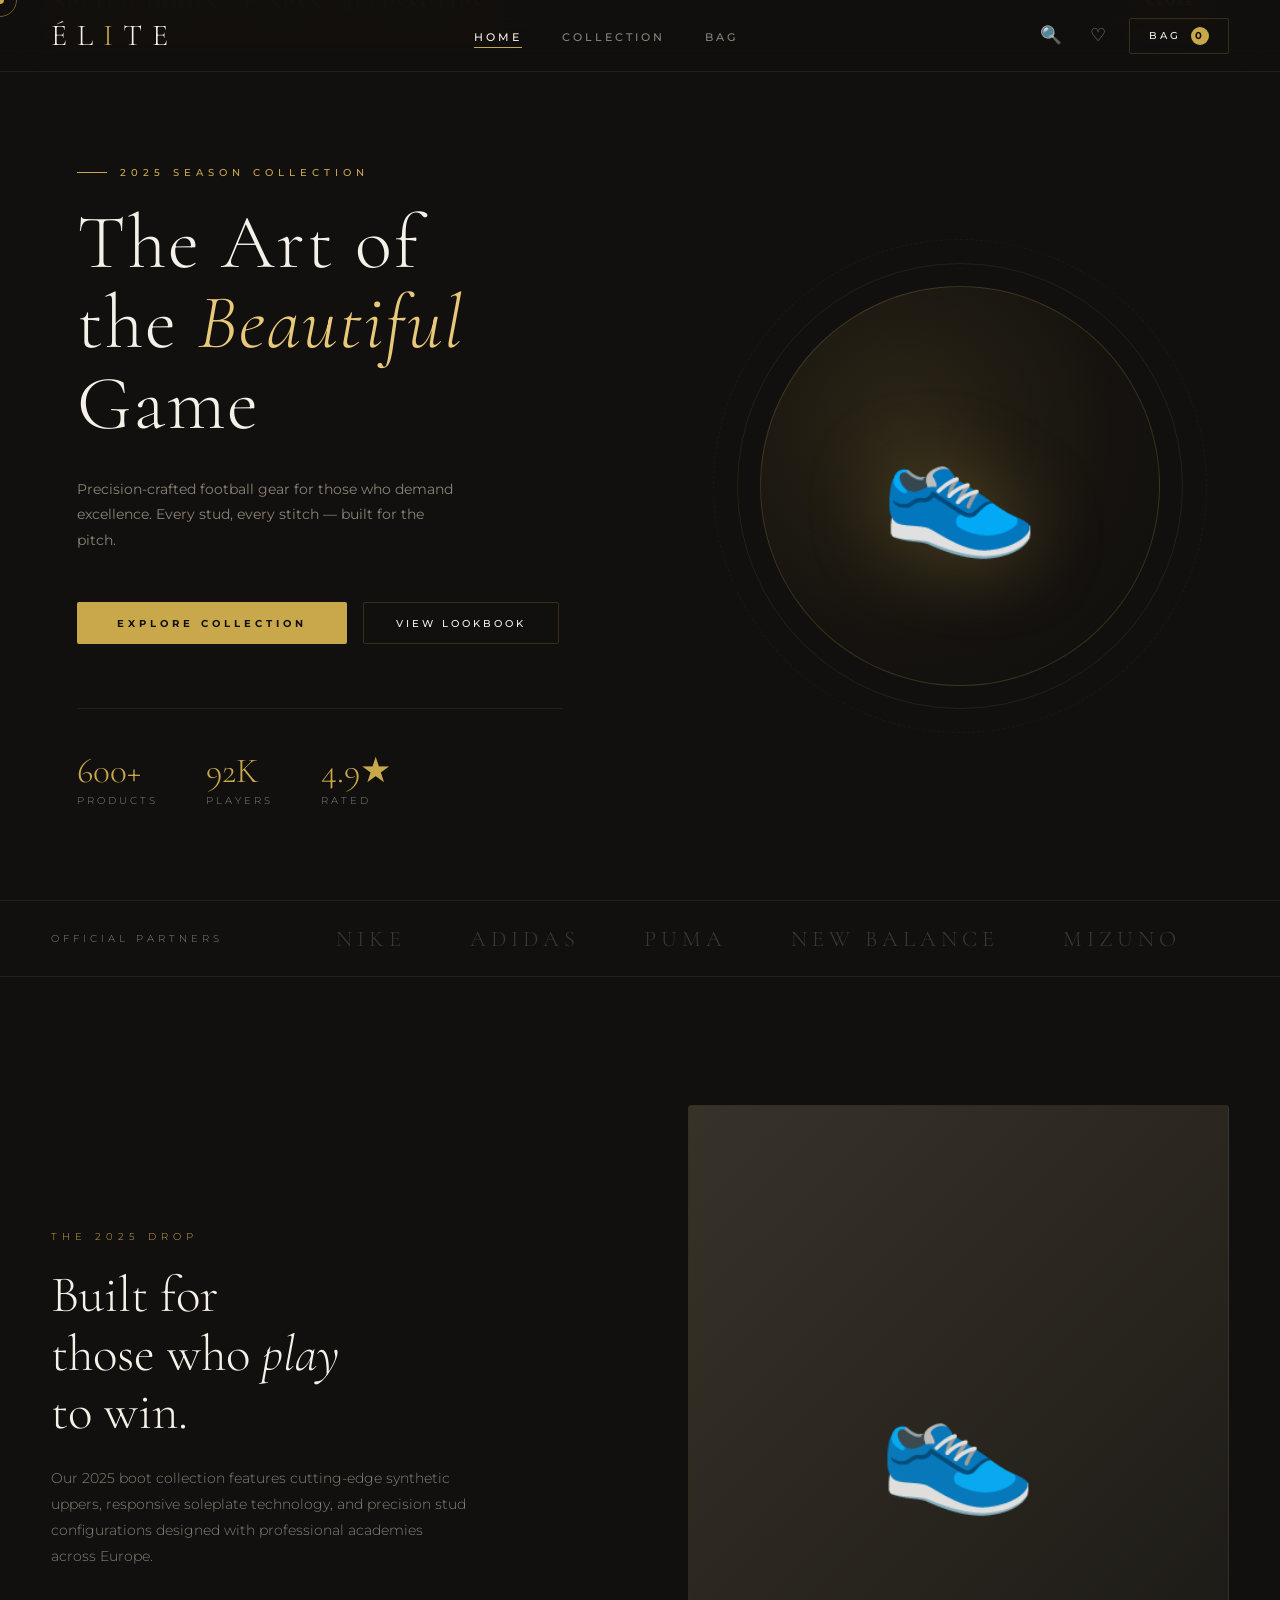
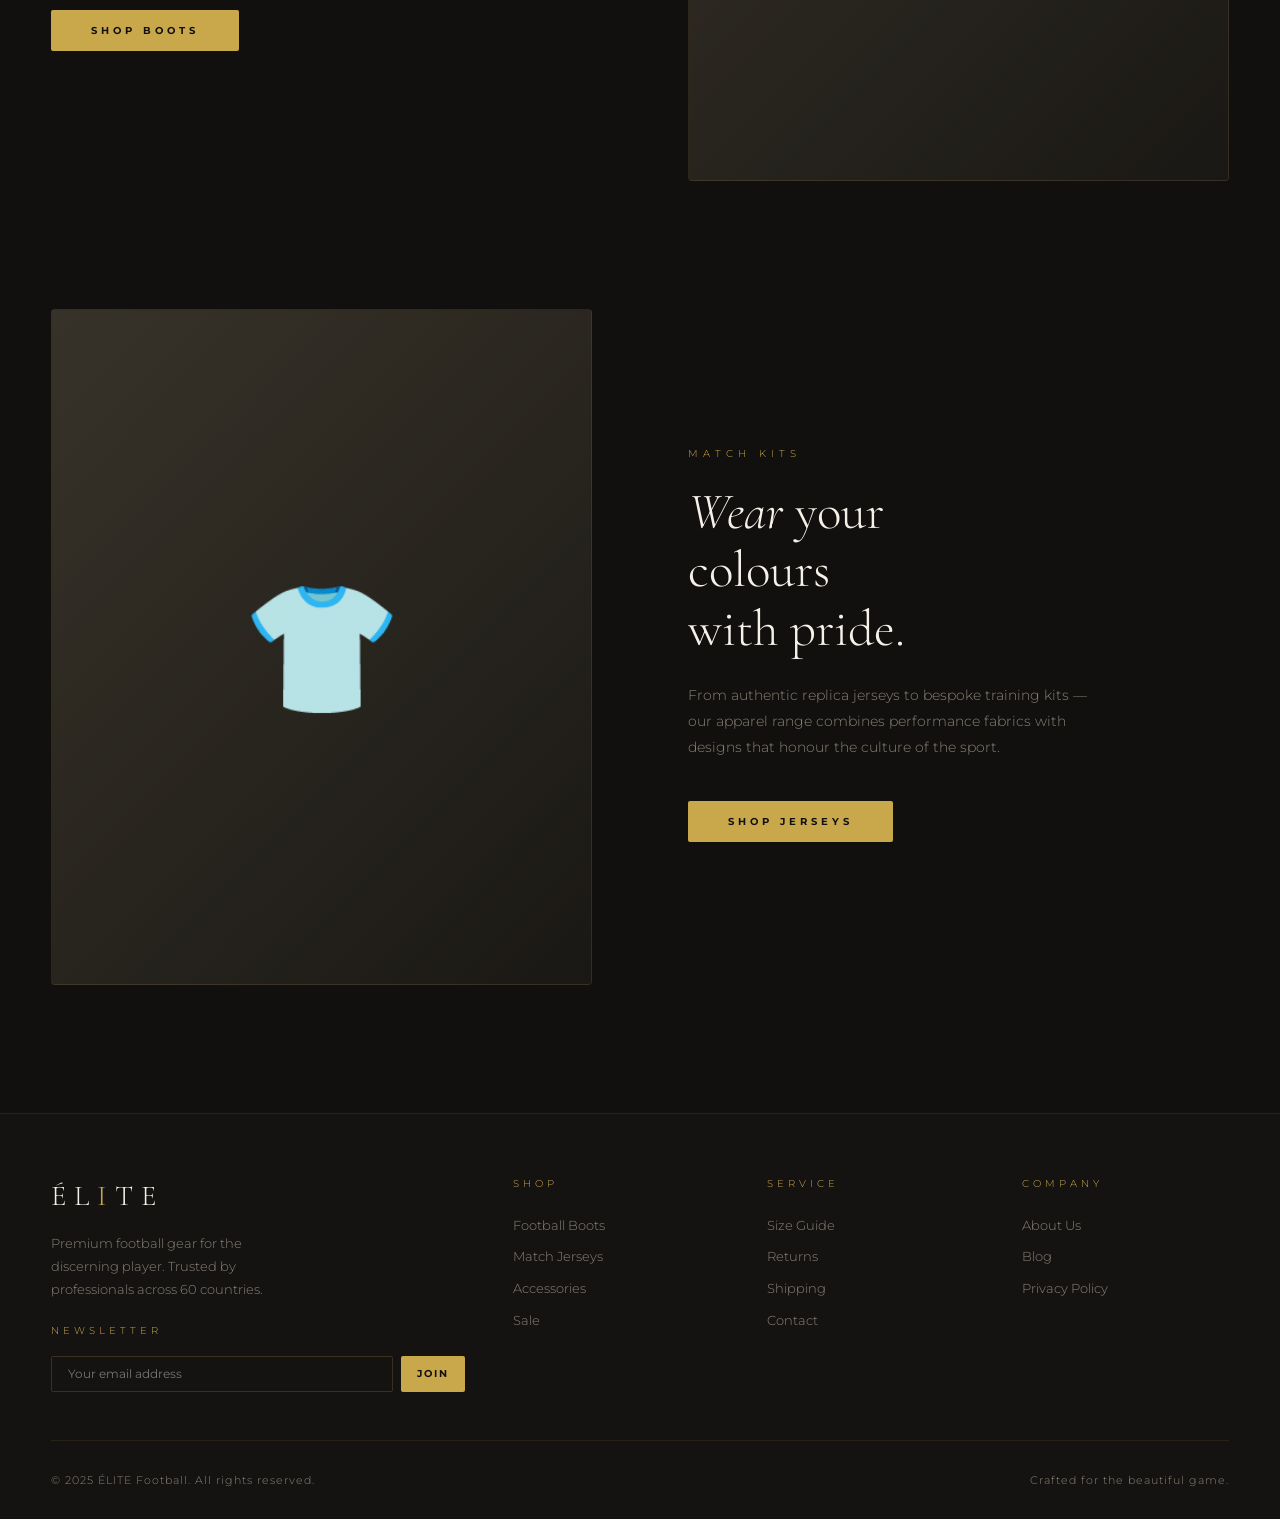
==== index.html @ 408eb789 "Add files via upload" ====
<!DOCTYPE html>
<html lang="en">
<head>
<meta charset="UTF-8"/>
<meta name="viewport" content="width=device-width,initial-scale=1.0"/>
<title>ÉLITE — Premium Football</title>
<link href="https://fonts.googleapis.com/css2?family=Cormorant+Garamond:ital,wght@0,300;0,400;0,600;1,300;1,400&family=Montserrat:wght@300;400;500;600;700&display=swap" rel="stylesheet"/>
<style>
:root{
  --ivory:#f5f0e8;--gold:#c9a84c;--gold-light:#e8c97a;--gold-dim:rgba(201,168,76,.12);
  --dark:#12100e;--charcoal:#1a1814;--mid:#2e2b27;--muted:#8a8278;
  --border:rgba(201,168,76,.2);--bl:rgba(201,168,76,.1);
}
*,*::before,*::after{box-sizing:border-box;margin:0;padding:0}
html{scroll-behavior:smooth}
body{background:var(--dark);color:var(--ivory);font-family:'Montserrat',sans-serif;font-weight:300;overflow-x:hidden;cursor:none}
a,button,select,input{cursor:none}
/* CURSOR */
#cur{width:8px;height:8px;background:var(--gold);border-radius:50%;position:fixed;top:0;left:0;pointer-events:none;z-index:9999;transform:translate(-50%,-50%);transition:width .2s,height .2s,background .2s}
#ring{width:34px;height:34px;border:1px solid rgba(201,168,76,.5);border-radius:50%;position:fixed;top:0;left:0;pointer-events:none;z-index:9998;transform:translate(-50%,-50%);transition:left .1s ease,top .1s ease,width .2s,height .2s,border-color .2s}
body.hovering #cur{width:14px;height:14px;background:var(--gold-light)}
body.hovering #ring{width:48px;height:48px;border-color:var(--gold)}
body.clicking #cur{transform:translate(-50%,-50%) scale(.7)}

/* NAV */
nav{position:fixed;top:0;left:0;right:0;z-index:200;height:72px;display:flex;align-items:center;justify-content:space-between;padding:0 4vw;border-bottom:1px solid var(--bl);background:rgba(18,16,14,.95);backdrop-filter:blur(20px);transition:transform .4s}
nav.hide{transform:translateY(-100%)}
.logo{font-family:'Cormorant Garamond',serif;font-size:1.9rem;font-weight:300;letter-spacing:10px;color:var(--ivory);text-decoration:none;text-transform:uppercase}
.logo span{color:var(--gold)}
.nav-links{display:flex;gap:2.5rem;list-style:none}
.nav-links a{color:var(--muted);text-decoration:none;font-size:.68rem;font-weight:500;letter-spacing:3px;text-transform:uppercase;transition:color .3s;position:relative}
.nav-links a::after{content:'';position:absolute;bottom:-4px;left:0;width:0;height:1px;background:var(--gold);transition:width .3s}
.nav-links a:hover,.nav-links a.active{color:var(--ivory)}
.nav-links a:hover::after,.nav-links a.active::after{width:100%}
.nav-right{display:flex;gap:1rem;align-items:center}
.search-toggle{background:none;border:none;color:var(--muted);font-size:1.1rem;padding:.4rem;transition:color .2s}
.search-toggle:hover{color:var(--gold)}
.cart-btn{background:none;border:1px solid var(--border);color:var(--ivory);padding:.5rem 1.2rem;font-family:'Montserrat',sans-serif;font-size:.65rem;font-weight:500;letter-spacing:3px;text-transform:uppercase;border-radius:2px;display:flex;align-items:center;gap:.6rem;transition:all .3s}
.cart-btn:hover{background:var(--gold-dim);border-color:var(--gold);color:var(--gold)}
.cbadge{background:var(--gold);color:var(--dark);width:18px;height:18px;border-radius:50%;font-size:.6rem;font-weight:700;display:flex;align-items:center;justify-content:center;transition:transform .3s}
.cbadge.pop{transform:scale(1.4)}

/* SEARCH BAR */
.search-bar{position:fixed;top:72px;left:0;right:0;z-index:199;background:rgba(18,16,14,.98);border-bottom:1px solid var(--border);padding:1.5rem 4vw;display:flex;gap:1rem;align-items:center;transform:translateY(-120%);transition:transform .35s cubic-bezier(.4,0,.2,1)}
.search-bar.open{transform:translateY(0)}
.search-input{flex:1;background:none;border:none;border-bottom:1px solid var(--border);color:var(--ivory);font-family:'Cormorant Garamond',serif;font-size:1.8rem;font-weight:300;letter-spacing:2px;padding:.5rem 0;outline:none}
.search-input::placeholder{color:var(--muted)}
.search-results{position:absolute;top:100%;left:0;right:0;background:rgba(18,16,14,.98);border-bottom:1px solid var(--bl);padding:1rem 4vw;display:none;flex-wrap:wrap;gap:.8rem}
.search-results.show{display:flex}
.search-pill{padding:.4rem 1rem;border:1px solid var(--bl);border-radius:30px;font-size:.75rem;color:var(--muted);transition:all .2s}
.search-pill:hover{border-color:var(--gold);color:var(--gold);background:var(--gold-dim)}

/* PAGES */
.page{display:none;min-height:100vh;padding-top:72px;animation:fadeIn .4s ease}
.page.active{display:block}
@keyframes fadeIn{from{opacity:0;transform:translateY(12px)}to{opacity:1;transform:none}}

/* HERO */
.hero{height:calc(100vh - 72px);display:grid;grid-template-columns:1fr 1fr;position:relative;overflow:hidden}
.hero-left{display:flex;flex-direction:column;justify-content:center;padding:0 6vw;position:relative;z-index:2}
.hero-right{display:flex;align-items:center;justify-content:center;position:relative;overflow:hidden}
.hero-right::before{content:'';position:absolute;inset:0;background:linear-gradient(to bottom,var(--dark) 0%,transparent 20%,transparent 80%,var(--dark) 100%);z-index:1}
.orb{width:400px;height:400px;border-radius:50%;background:radial-gradient(circle at 35% 35%,rgba(201,168,76,.14),rgba(201,168,76,.02) 60%,transparent);border:1px solid var(--border);display:flex;align-items:center;justify-content:center;position:relative;animation:breathe 6s ease-in-out infinite}
@keyframes breathe{0%,100%{transform:scale(1);box-shadow:0 0 60px rgba(201,168,76,.05)}50%{transform:scale(1.025);box-shadow:0 0 100px rgba(201,168,76,.14)}}
.orb::before{content:'';position:absolute;inset:-24px;border-radius:50%;border:1px solid rgba(201,168,76,.1);animation:breathe 6s ease-in-out infinite reverse}
.orb::after{content:'';position:absolute;inset:-48px;border-radius:50%;border:1px dashed rgba(201,168,76,.05)}
.orb-icon{font-size:8rem;filter:drop-shadow(0 0 40px rgba(201,168,76,.3));transition:transform .4s}
.orb:hover .orb-icon{transform:rotate(-15deg) scale(1.1)}
.eyebrow{font-size:.65rem;font-weight:500;letter-spacing:5px;text-transform:uppercase;color:var(--gold);margin-bottom:1.5rem;display:flex;align-items:center;gap:.8rem}
.eyebrow::before{content:'';width:30px;height:1px;background:var(--gold);display:block}
.hero-title{font-family:'Cormorant Garamond',serif;font-size:clamp(3.5rem,6vw,5.5rem);font-weight:300;line-height:1.05;letter-spacing:2px;margin-bottom:2rem}
.hero-title em{font-style:italic;color:var(--gold-light)}
.hero-desc{color:var(--muted);font-size:.85rem;line-height:1.9;max-width:380px;margin-bottom:3rem;font-weight:400}
.hero-ctas{display:flex;gap:1rem;align-items:center}
.btn-gold{background:var(--gold);color:var(--dark);border:none;padding:.9rem 2.5rem;font-family:'Montserrat',sans-serif;font-size:.65rem;font-weight:700;letter-spacing:4px;text-transform:uppercase;text-decoration:none;display:inline-block;border-radius:2px;transition:all .3s;position:relative;overflow:hidden}
.btn-gold::before{content:'';position:absolute;inset:0;background:rgba(255,255,255,.15);transform:translateX(-110%) skewX(-20deg);transition:transform .4s}
.btn-gold:hover::before{transform:translateX(110%) skewX(-20deg)}
.btn-gold:hover{background:var(--gold-light);box-shadow:0 6px 30px rgba(201,168,76,.3);transform:translateY(-1px)}
.btn-ghost{background:none;border:1px solid var(--border);color:var(--ivory);padding:.85rem 2rem;font-family:'Montserrat',sans-serif;font-size:.65rem;font-weight:500;letter-spacing:3px;text-transform:uppercase;text-decoration:none;display:inline-block;border-radius:2px;transition:all .3s}
.btn-ghost:hover{border-color:var(--gold);color:var(--gold);background:var(--gold-dim)}
.metrics{display:flex;gap:3rem;margin-top:4rem;padding-top:2.5rem;border-top:1px solid var(--bl)}
.metric-val{font-family:'Cormorant Garamond',serif;font-size:2.2rem;font-weight:300;color:var(--gold)}
.metric-lbl{font-size:.6rem;letter-spacing:3px;text-transform:uppercase;color:var(--muted);margin-top:.2rem}

/* BRANDS STRIP */
.brands-strip{border-top:1px solid var(--bl);border-bottom:1px solid var(--bl);padding:1.5rem 4vw;display:flex;align-items:center;gap:4rem;overflow:hidden}
.bs-lbl{font-size:.6rem;letter-spacing:4px;text-transform:uppercase;color:var(--muted);white-space:nowrap}
.bs-names{display:flex;gap:4rem;align-items:center;flex:1;justify-content:center}
.bs-name{font-family:'Cormorant Garamond',serif;font-size:1.4rem;font-weight:300;letter-spacing:5px;color:rgba(245,240,232,.18);text-transform:uppercase;transition:color .3s}
.bs-name:hover{color:var(--gold)}

/* EDITORIAL */
.editorial{padding:8rem 4vw;display:grid;grid-template-columns:1fr 1fr;gap:6rem;align-items:center}
.ed-overline{font-size:.6rem;letter-spacing:5px;text-transform:uppercase;color:var(--gold);margin-bottom:1.5rem}
.ed-title{font-family:'Cormorant Garamond',serif;font-size:clamp(2.5rem,4vw,3.8rem);font-weight:300;line-height:1.15;margin-bottom:1.5rem}
.ed-title em{font-style:italic}
.ed-p{color:var(--muted);font-size:.85rem;line-height:1.9;max-width:420px;margin-bottom:2.5rem}
.ed-visual{aspect-ratio:4/5;background:linear-gradient(135deg,var(--mid),var(--charcoal));border-radius:4px;display:flex;align-items:center;justify-content:center;font-size:8rem;position:relative;overflow:hidden;border:1px solid var(--bl);transition:transform .4s}
.ed-visual:hover{transform:scale(1.02)}
.ed-visual::after{content:'';position:absolute;inset:0;background:linear-gradient(135deg,rgba(201,168,76,.06),transparent)}

/* SHOP PAGE */
.shop-hero{padding:5rem 4vw 3rem;border-bottom:1px solid var(--bl);display:flex;align-items:flex-end;justify-content:space-between}
.shop-hero h1{font-family:'Cormorant Garamond',serif;font-size:clamp(3rem,5vw,4.5rem);font-weight:300;letter-spacing:3px}
.shop-hero h1 em{font-style:italic;color:var(--gold)}
.shop-layout{display:grid;grid-template-columns:220px 1fr;gap:4rem;padding:4rem 4vw}
.sb-section{margin-bottom:2.5rem;padding-bottom:2.5rem;border-bottom:1px solid var(--bl)}
.sb-section:last-child{border-bottom:none}
.sb-title{font-size:.6rem;letter-spacing:4px;text-transform:uppercase;color:var(--gold);margin-bottom:1.2rem}
.flist{list-style:none}
.flist li{padding:.5rem 0;font-size:.8rem;color:var(--muted);display:flex;justify-content:space-between;align-items:center;transition:color .2s;border-left:2px solid transparent;padding-left:.5rem}
.flist li:hover{color:var(--ivory);padding-left:.8rem;transition:color .2s,padding-left .2s}
.flist li.active{color:var(--gold);border-left-color:var(--gold)}
.fcount{font-size:.7rem}
.toolbar{display:flex;justify-content:space-between;align-items:center;margin-bottom:2.5rem}
.pcount{font-size:.75rem;color:var(--muted)}
.sort-sel{background:none;border:1px solid var(--border);color:var(--ivory);padding:.5rem 1rem;font-family:'Montserrat',sans-serif;font-size:.7rem;border-radius:2px;outline:none;transition:border-color .2s}
.sort-sel:hover{border-color:var(--gold)}
.sort-sel option{background:var(--charcoal)}
.pgrid{display:grid;grid-template-columns:repeat(auto-fill,minmax(220px,1fr));gap:2.5rem}
/* PRODUCT CARD */
.pcard{position:relative;transition:transform .4s ease}
.pcard:hover{transform:translateY(-8px)}
.pcard-img{aspect-ratio:3/4;background:var(--charcoal);border-radius:2px;overflow:hidden;position:relative;border:1px solid var(--bl);margin-bottom:1.2rem}
.pcard-inner{width:100%;height:100%;display:flex;align-items:center;justify-content:center;font-size:5.5rem;transition:transform .6s cubic-bezier(.25,.46,.45,.94);background:linear-gradient(145deg,var(--mid),var(--charcoal))}
.pcard:hover .pcard-inner{transform:scale(1.05)}
.pcard-badge{position:absolute;top:12px;right:12px;font-size:.55rem;letter-spacing:3px;text-transform:uppercase;padding:.3rem .7rem;border-radius:1px;font-weight:600}
.badge-new{background:var(--gold);color:var(--dark)}
.badge-sale{background:transparent;border:1px solid var(--gold);color:var(--gold)}
.badge-exclusive{background:var(--ivory);color:var(--dark)}
.pcard-actions{position:absolute;bottom:0;left:0;right:0;display:flex;gap:0;transform:translateY(100%);transition:transform .3s ease}
.pcard:hover .pcard-actions{transform:translateY(0)}
.pcard-view{flex:1;background:rgba(18,16,14,.96);border-top:1px solid var(--border);padding:.85rem;font-size:.6rem;letter-spacing:3px;text-transform:uppercase;text-align:center;color:var(--gold);font-weight:600;border:none;font-family:'Montserrat',sans-serif;transition:background .2s}
.pcard-view:hover{background:rgba(201,168,76,.15)}
.pcard-wish{width:44px;background:rgba(18,16,14,.96);border-top:1px solid var(--border);border-left:1px solid var(--bl);padding:.85rem;font-size:1rem;display:flex;align-items:center;justify-content:center;border:none;transition:background .2s,color .2s;color:var(--muted)}
.pcard-wish:hover,.pcard-wish.wished{color:#e05;background:rgba(220,0,50,.08)}
.pcard-brand{font-size:.6rem;letter-spacing:3px;text-transform:uppercase;color:var(--gold);margin-bottom:.3rem}
.pcard-name{font-size:.9rem;font-weight:400;margin-bottom:.6rem}
.pcard-price{font-family:'Cormorant Garamond',serif;font-size:1.3rem}
.pcard-price .old{font-size:1rem;color:var(--muted);text-decoration:line-through;margin-right:.5rem}
.wishlist-counter{font-size:.7rem;color:var(--muted);margin-top:.3rem}
.wishlist-counter span{color:#e05}

/* DETAIL PAGE */
.detail-wrap{display:grid;grid-template-columns:1fr 1fr}
.d-gallery{position:sticky;top:72px;height:calc(100vh - 72px);background:var(--charcoal);display:flex;align-items:center;justify-content:center;border-right:1px solid var(--bl);position:relative;overflow:hidden}
.d-gallery::before{content:'';position:absolute;inset:0;background:radial-gradient(circle at 50% 50%,rgba(201,168,76,.08),transparent 70%)}
.d-gallery-icon{font-size:11rem;position:relative;z-index:1;filter:drop-shadow(0 0 60px rgba(201,168,76,.25));transition:transform .5s;transform-style:preserve-3d}
.d-gallery:hover .d-gallery-icon{transform:scale(1.08) rotate(-5deg)}
.d-gallery-thumbs{position:absolute;left:20px;top:50%;transform:translateY(-50%);display:flex;flex-direction:column;gap:.8rem;z-index:2}
.d-thumb{width:52px;height:52px;background:rgba(255,255,255,.05);border:1px solid var(--bl);border-radius:2px;display:flex;align-items:center;justify-content:center;font-size:1.5rem;transition:all .2s}
.d-thumb.active,.d-thumb:hover{border-color:var(--gold);background:var(--gold-dim)}
.d-info{padding:5rem 5vw;overflow-y:auto}
.back-btn{display:inline-flex;align-items:center;gap:.6rem;font-size:.65rem;letter-spacing:3px;text-transform:uppercase;color:var(--muted);text-decoration:none;margin-bottom:3rem;transition:color .2s;background:none;border:none;padding:0;font-family:'Montserrat',sans-serif}
.back-btn:hover{color:var(--gold)}
.d-brand{font-size:.65rem;letter-spacing:5px;text-transform:uppercase;color:var(--gold);margin-bottom:1rem}
.d-name{font-family:'Cormorant Garamond',serif;font-size:clamp(2rem,3.5vw,3rem);font-weight:300;line-height:1.2;margin-bottom:.5rem}
.d-sub{color:var(--muted);font-size:.8rem;margin-bottom:.8rem}
.d-stars{display:flex;align-items:center;gap:.5rem;margin-bottom:1.5rem}
.stars{color:var(--gold);font-size:.9rem;letter-spacing:2px}
.stars-count{font-size:.75rem;color:var(--muted)}
.d-price{font-family:'Cormorant Garamond',serif;font-size:2.5rem;font-weight:300;color:var(--gold);margin-bottom:2.5rem}
.d-price .old{font-size:1.5rem;color:var(--muted);text-decoration:line-through;margin-right:.8rem}
.d-divider{height:1px;background:var(--bl);margin:1.5rem 0}
.d-lbl{font-size:.6rem;letter-spacing:4px;text-transform:uppercase;color:var(--muted);margin-bottom:1rem}
.size-grid{display:flex;gap:.6rem;flex-wrap:wrap;margin-bottom:2rem}
.sz{width:52px;height:52px;border:1px solid var(--border);background:none;color:var(--ivory);font-family:'Montserrat',sans-serif;font-size:.75rem;border-radius:2px;transition:all .2s;position:relative;overflow:hidden}
.sz::before{content:'';position:absolute;inset:0;background:var(--gold-dim);transform:scale(0);border-radius:50%;transition:transform .3s}
.sz:hover::before,.sz.active::before{transform:scale(2)}
.sz:hover,.sz.active{border-color:var(--gold);color:var(--gold);z-index:1}
.sz span{position:relative;z-index:1}
.sz.oos{opacity:.3;text-decoration:line-through}
.sz.oos:hover{border-color:var(--border);color:var(--ivory);background:none}
.sz.oos::before{display:none}
.color-row{display:flex;gap:.8rem;margin-bottom:2.5rem;align-items:center}
.cswatch{width:30px;height:30px;border-radius:50%;border:2px solid transparent;transition:all .2s;position:relative}
.cswatch.active,.cswatch:hover{border-color:var(--gold);transform:scale(1.15)}
.cswatch::after{content:'✓';position:absolute;inset:0;display:flex;align-items:center;justify-content:center;font-size:.65rem;color:var(--gold);opacity:0;transition:opacity .2s}
.cswatch.active::after{opacity:1}
.qty-row{display:flex;align-items:center;gap:1rem;margin-bottom:2rem}
.qty-btn{width:40px;height:40px;border:1px solid var(--border);background:none;color:var(--ivory);font-size:1.2rem;border-radius:2px;transition:all .2s;display:flex;align-items:center;justify-content:center}
.qty-btn:hover{border-color:var(--gold);color:var(--gold)}
.qty-num{font-family:'Cormorant Garamond',serif;font-size:1.6rem;min-width:30px;text-align:center}
.d-add-btn{width:100%;background:var(--gold);color:var(--dark);border:none;padding:1.1rem;font-family:'Montserrat',sans-serif;font-size:.7rem;font-weight:700;letter-spacing:4px;text-transform:uppercase;border-radius:2px;margin-bottom:1rem;transition:all .3s;position:relative;overflow:hidden}
.d-add-btn::before{content:'';position:absolute;inset:0;background:rgba(255,255,255,.15);transform:translateX(-110%) skewX(-20deg);transition:transform .4s}
.d-add-btn:hover::before{transform:translateX(110%) skewX(-20deg)}
.d-add-btn:hover{background:var(--gold-light);box-shadow:0 8px 30px rgba(201,168,76,.25);transform:translateY(-1px)}
.d-add-btn:active{transform:scale(.98)}
.d-wish-btn{width:100%;background:none;color:var(--ivory);border:1px solid var(--border);padding:1rem;font-family:'Montserrat',sans-serif;font-size:.7rem;font-weight:500;letter-spacing:3px;text-transform:uppercase;border-radius:2px;transition:all .3s}
.d-wish-btn:hover,.d-wish-btn.wished{border-color:#e05;color:#e05;background:rgba(220,0,50,.06)}
.feat{margin-top:2.5rem}
.feat-item{display:flex;gap:1rem;padding:1rem 0;border-bottom:1px solid var(--bl);align-items:flex-start}
.feat-icon{font-size:1.2rem;flex-shrink:0}
.feat-text h4{font-size:.75rem;font-weight:600;margin-bottom:.25rem}
.feat-text p{font-size:.75rem;color:var(--muted);line-height:1.6}
.tabs{display:flex;gap:0;border-bottom:1px solid var(--bl);margin:2rem 0}
.tab-btn{padding:.8rem 1.5rem;font-family:'Montserrat',sans-serif;font-size:.65rem;font-weight:500;letter-spacing:2px;text-transform:uppercase;color:var(--muted);background:none;border:none;border-bottom:2px solid transparent;margin-bottom:-1px;transition:all .2s}
.tab-btn:hover{color:var(--ivory)}
.tab-btn.active{color:var(--gold);border-bottom-color:var(--gold)}
.tab-panel{display:none;color:var(--muted);font-size:.82rem;line-height:1.8;padding:.5rem 0}
.tab-panel.active{display:block}
.review{padding:1rem 0;border-bottom:1px solid var(--bl)}
.review-header{display:flex;justify-content:space-between;align-items:center;margin-bottom:.5rem}
.review-author{font-weight:600;font-size:.8rem}
.review-date{font-size:.7rem;color:var(--muted)}

/* CART DRAWER */
.overlay{position:fixed;inset:0;background:rgba(0,0,0,.7);z-index:300;opacity:0;pointer-events:none;transition:opacity .3s;backdrop-filter:blur(4px)}
.overlay.open{opacity:1;pointer-events:all}
.cart-drawer{position:fixed;top:0;right:0;width:min(440px,100vw);height:100vh;background:var(--charcoal);border-left:1px solid var(--border);z-index:301;transform:translateX(100%);transition:transform .4s cubic-bezier(.4,0,.2,1);display:flex;flex-direction:column}
.cart-drawer.open{transform:translateX(0)}
.cd-header{display:flex;justify-content:space-between;align-items:center;padding:1.5rem 2rem;border-bottom:1px solid var(--bl)}
.cd-title{font-family:'Cormorant Garamond',serif;font-size:1.8rem;font-weight:300;letter-spacing:2px}
.cd-close{background:none;border:1px solid var(--bl);color:var(--ivory);width:36px;height:36px;border-radius:2px;font-size:1.2rem;display:flex;align-items:center;justify-content:center;transition:all .2s}
.cd-close:hover{border-color:var(--gold);color:var(--gold)}
.cd-items{flex:1;overflow-y:auto;padding:1.5rem 2rem}
.cd-empty{text-align:center;padding:3rem 1rem;color:var(--muted)}
.cd-empty-icon{font-size:4rem;display:block;margin-bottom:1rem;opacity:.4}
.cd-item{display:flex;gap:1rem;padding:1.2rem 0;border-bottom:1px solid var(--bl);animation:slideIn .3s ease}
@keyframes slideIn{from{opacity:0;transform:translateX(20px)}to{opacity:1;transform:none}}
.cd-thumb{width:72px;height:72px;background:var(--mid);border-radius:2px;display:flex;align-items:center;justify-content:center;font-size:2.2rem;flex-shrink:0;border:1px solid var(--bl)}
.cd-info{flex:1}
.cd-item-brand{font-size:.58rem;letter-spacing:3px;text-transform:uppercase;color:var(--gold);margin-bottom:.2rem}
.cd-item-name{font-size:.85rem;font-weight:400;margin-bottom:.2rem}
.cd-item-meta{font-size:.72rem;color:var(--muted);margin-bottom:.6rem}
.cd-qty{display:flex;align-items:center;gap:.6rem}
.cq-btn{width:26px;height:26px;border:1px solid var(--bl);background:none;color:var(--ivory);border-radius:2px;font-size:.9rem;display:flex;align-items:center;justify-content:center;transition:all .2s}
.cq-btn:hover{border-color:var(--gold);color:var(--gold)}
.cq-num{font-size:.85rem;min-width:18px;text-align:center}
.cd-item-price{font-family:'Cormorant Garamond',serif;font-size:1.3rem;text-align:right}
.cd-remove{font-size:.6rem;letter-spacing:1px;text-transform:uppercase;color:var(--muted);margin-top:.3rem;text-align:right;transition:color .2s;background:none;border:none;font-family:'Montserrat',sans-serif;padding:0}
.cd-remove:hover{color:#e05}
.cd-footer{padding:1.5rem 2rem;border-top:1px solid var(--bl)}
.cd-row{display:flex;justify-content:space-between;font-size:.8rem;color:var(--muted);padding:.5rem 0}
.cd-total{display:flex;justify-content:space-between;align-items:center;padding:1rem 0;border-top:1px solid var(--border);margin-top:.5rem}
.cd-total-lbl{font-size:.7rem;letter-spacing:2px;text-transform:uppercase}
.cd-total-val{font-family:'Cormorant Garamond',serif;font-size:2rem;color:var(--gold)}
.cd-checkout{width:100%;background:var(--gold);color:var(--dark);border:none;padding:1rem;font-family:'Montserrat',sans-serif;font-size:.7rem;font-weight:700;letter-spacing:4px;text-transform:uppercase;border-radius:2px;margin-top:1rem;transition:all .3s}
.cd-checkout:hover{background:var(--gold-light);box-shadow:0 8px 30px rgba(201,168,76,.3)}
.cd-cont{width:100%;background:none;color:var(--muted);border:1px solid var(--bl);padding:.8rem;font-family:'Montserrat',sans-serif;font-size:.65rem;letter-spacing:3px;text-transform:uppercase;border-radius:2px;margin-top:.6rem;transition:all .2s}
.cd-cont:hover{border-color:var(--gold);color:var(--gold)}

/* CART PAGE (full) */
.cart-page{padding:5rem 4vw}
.cp-header{margin-bottom:4rem;padding-bottom:2rem;border-bottom:1px solid var(--bl)}
.cp-header h1{font-family:'Cormorant Garamond',serif;font-size:clamp(2.5rem,4vw,3.5rem);font-weight:300}
.cp-header h1 em{font-style:italic;color:var(--gold)}
.cp-grid{display:grid;grid-template-columns:1fr 360px;gap:5rem}
.cp-item{display:grid;grid-template-columns:100px 1fr auto;gap:2rem;padding:2rem 0;border-bottom:1px solid var(--bl);align-items:start;animation:fadeIn .3s ease}
.cp-thumb{aspect-ratio:1;background:var(--charcoal);border-radius:2px;display:flex;align-items:center;justify-content:center;font-size:3rem;border:1px solid var(--bl)}
.cp-item-brand{font-size:.6rem;letter-spacing:3px;text-transform:uppercase;color:var(--gold);margin-bottom:.3rem}
.cp-item-name{font-size:1rem;font-weight:400;margin-bottom:.25rem}
.cp-item-meta{font-size:.75rem;color:var(--muted);margin-bottom:1.2rem}
.cp-qty{display:flex;align-items:center;gap:1rem}
.cpq-btn{width:32px;height:32px;border:1px solid var(--border);background:none;color:var(--ivory);border-radius:2px;font-size:1rem;display:flex;align-items:center;justify-content:center;transition:all .2s}
.cpq-btn:hover{border-color:var(--gold);color:var(--gold)}
.cpq-num{font-family:'Cormorant Garamond',serif;font-size:1.3rem;min-width:20px;text-align:center}
.cp-price{font-family:'Cormorant Garamond',serif;font-size:1.5rem;text-align:right}
.cp-remove{font-size:.6rem;letter-spacing:2px;text-transform:uppercase;color:var(--muted);margin-top:.5rem;cursor:none;transition:color .2s;text-align:right;background:none;border:none;font-family:'Montserrat',sans-serif;padding:0}
.cp-remove:hover{color:#e05}
.cp-summary{background:rgba(255,255,255,.02);border:1px solid var(--bl);border-radius:2px;padding:2.5rem;height:fit-content;position:sticky;top:100px}
.cs-title{font-family:'Cormorant Garamond',serif;font-size:1.5rem;font-weight:300;margin-bottom:2rem}
.cs-row{display:flex;justify-content:space-between;padding:.8rem 0;border-bottom:1px solid var(--bl);font-size:.8rem;color:var(--muted)}
.cs-total{display:flex;justify-content:space-between;align-items:center;border-top:1px solid var(--border);margin-top:.5rem;padding-top:1.2rem;color:var(--ivory);font-weight:500}
.cs-total-val{font-family:'Cormorant Garamond',serif;font-size:1.8rem;color:var(--gold)}
.promo-wrap{display:flex;gap:.5rem;margin:1.5rem 0}
.promo-in{flex:1;background:none;border:1px solid var(--border);color:var(--ivory);padding:.7rem 1rem;font-family:'Montserrat',sans-serif;font-size:.75rem;border-radius:2px;letter-spacing:1px;outline:none;transition:border-color .2s}
.promo-in:focus{border-color:var(--gold)}
.promo-btn{background:none;border:1px solid var(--border);color:var(--muted);padding:.7rem 1rem;font-family:'Montserrat',sans-serif;font-size:.65rem;letter-spacing:2px;text-transform:uppercase;border-radius:2px;transition:all .2s}
.promo-btn:hover{border-color:var(--gold);color:var(--gold)}
.cp-checkout{width:100%;background:var(--gold);color:var(--dark);border:none;padding:1.1rem;font-family:'Montserrat',sans-serif;font-size:.7rem;font-weight:700;letter-spacing:4px;text-transform:uppercase;border-radius:2px;margin-top:1.5rem;transition:all .3s}
.cp-checkout:hover{background:var(--gold-light);box-shadow:0 8px 30px rgba(201,168,76,.3)}
.trust-row{display:flex;gap:1rem;margin-top:1.5rem;justify-content:center}
.trust-item{font-size:.6rem;color:var(--muted);letter-spacing:1px;text-align:center}
.trust-item span{display:block;font-size:1.2rem;margin-bottom:.3rem}
.cp-empty{text-align:center;padding:8rem 2rem}
.cp-empty-icon{font-size:5rem;margin-bottom:2rem;display:block;opacity:.35}
.cp-empty h2{font-family:'Cormorant Garamond',serif;font-size:2rem;font-weight:300;margin-bottom:.8rem}
.cp-empty p{color:var(--muted);font-size:.85rem;margin-bottom:2rem}

/* WISHLIST DRAWER */
.wl-drawer{position:fixed;top:0;left:0;width:min(380px,100vw);height:100vh;background:var(--charcoal);border-right:1px solid var(--border);z-index:301;transform:translateX(-100%);transition:transform .4s cubic-bezier(.4,0,.2,1);display:flex;flex-direction:column}
.wl-drawer.open{transform:translateX(0)}
.wl-header{display:flex;justify-content:space-between;align-items:center;padding:1.5rem 2rem;border-bottom:1px solid var(--bl)}
.wl-title{font-family:'Cormorant Garamond',serif;font-size:1.6rem;font-weight:300;letter-spacing:2px}
.wl-items{flex:1;overflow-y:auto;padding:1.5rem 2rem}
.wl-item{display:flex;gap:1rem;padding:1rem 0;border-bottom:1px solid var(--bl);animation:fadeIn .3s ease}
.wl-thumb{width:60px;height:60px;background:var(--mid);border-radius:2px;display:flex;align-items:center;justify-content:center;font-size:2rem;flex-shrink:0}
.wl-info{flex:1}
.wl-name{font-size:.85rem;font-weight:400;margin-bottom:.2rem}
.wl-price{font-family:'Cormorant Garamond',serif;font-size:1.1rem;color:var(--gold)}
.wl-actions{display:flex;gap:.5rem;margin-top:.5rem}
.wl-add{font-size:.6rem;letter-spacing:2px;text-transform:uppercase;color:var(--gold);background:none;border:1px solid var(--gold-dim);border-radius:2px;padding:.3rem .7rem;font-family:'Montserrat',sans-serif;transition:all .2s}
.wl-add:hover{background:var(--gold-dim)}
.wl-rem{font-size:.6rem;letter-spacing:2px;text-transform:uppercase;color:var(--muted);background:none;border:1px solid transparent;border-radius:2px;padding:.3rem .7rem;font-family:'Montserrat',sans-serif;transition:all .2s}
.wl-rem:hover{color:#e05}

/* TOAST */
.toast{position:fixed;bottom:2.5rem;right:2.5rem;z-index:400;background:rgba(18,16,14,.98);border:1px solid var(--gold);padding:1.2rem 2rem;border-radius:2px;display:flex;align-items:center;gap:1rem;transform:translateY(80px);opacity:0;transition:all .4s cubic-bezier(.175,.885,.32,1.275);backdrop-filter:blur(20px);max-width:320px}
.toast.show{transform:translateY(0);opacity:1}
.toast-icon{font-size:1.2rem}
.t-title{color:var(--gold);display:block;margin-bottom:.1rem;font-size:.8rem;font-weight:600;letter-spacing:1px}
.t-msg{font-size:.72rem;color:var(--muted)}

/* FOOTER */
.footer{border-top:1px solid var(--bl);padding:4rem 4vw 2rem;background:rgba(255,255,255,.01)}
.footer-grid{display:grid;grid-template-columns:2fr 1fr 1fr 1fr;gap:3rem;margin-bottom:3rem}
.f-logo{font-family:'Cormorant Garamond',serif;font-size:1.8rem;letter-spacing:8px;margin-bottom:1.2rem;color:var(--ivory)}
.f-logo span{color:var(--gold)}
.f-desc{color:var(--muted);font-size:.8rem;line-height:1.8;max-width:260px}
.f-col-title{font-size:.6rem;letter-spacing:4px;text-transform:uppercase;color:var(--gold);margin-bottom:1.2rem}
.f-links{list-style:none}
.f-links li{padding:.4rem 0}
.f-links a{color:var(--muted);text-decoration:none;font-size:.8rem;transition:color .2s}
.f-links a:hover{color:var(--ivory)}
.f-bottom{border-top:1px solid var(--bl);padding-top:2rem;display:flex;justify-content:space-between;align-items:center;color:var(--muted);font-size:.7rem;letter-spacing:1px}
.newsletter{display:flex;gap:.5rem;margin-top:1rem}
.nl-input{flex:1;background:none;border:1px solid var(--border);color:var(--ivory);padding:.6rem 1rem;font-family:'Montserrat',sans-serif;font-size:.75rem;border-radius:2px;outline:none;transition:border-color .2s}
.nl-input:focus{border-color:var(--gold)}
.nl-btn{background:var(--gold);color:var(--dark);border:none;padding:.6rem 1rem;font-family:'Montserrat',sans-serif;font-size:.65rem;font-weight:700;letter-spacing:2px;text-transform:uppercase;border-radius:2px;transition:all .2s}
.nl-btn:hover{background:var(--gold-light)}

/* RESPONSIVE */
@media(max-width:960px){
  .hero{grid-template-columns:1fr}
  .hero-right{display:none}
  .detail-wrap{grid-template-columns:1fr}
  .d-gallery{height:50vw;position:relative;top:0}
  .shop-layout{grid-template-columns:1fr}
  aside{display:none}
  .cp-grid{grid-template-columns:1fr}
  .editorial{grid-template-columns:1fr}
  .footer-grid{grid-template-columns:1fr 1fr}
}
@media(max-width:600px){
  .nav-links{display:none}
  .bs-names{display:none}
  .metrics{gap:1.5rem}
  .cp-item{grid-template-columns:80px 1fr}
  .footer-grid{grid-template-columns:1fr}
}
</style>
</head>
<body>

<div id="cur"></div>
<div id="ring"></div>

<!-- NAV -->
<nav id="nav">
  <a href="#" class="logo" onclick="showPage('home');return false">ÉL<span>I</span>TE</a>
  <ul class="nav-links">
    <li><a href="#" id="nl-home" onclick="showPage('home');return false" class="active">Home</a></li>
    <li><a href="#" id="nl-shop" onclick="showPage('shop');return false">Collection</a></li>
    <li><a href="#" id="nl-cart" onclick="showPage('cart');return false">Bag</a></li>
  </ul>
  <div class="nav-right">
    <button class="search-toggle" onclick="toggleSearch()" title="Search">🔍</button>
    <button class="search-toggle" onclick="openWishlist()" title="Wishlist" id="wl-nav-btn">♡ <span id="wl-count" style="font-size:.7rem"></span></button>
    <button class="cart-btn" onclick="openCart()">
      Bag <span class="cbadge" id="cbadge">0</span>
    </button>
  </div>
</nav>

<!-- SEARCH -->
<div class="search-bar" id="search-bar">
  <input class="search-input" id="search-input" placeholder="Search boots, jerseys, accessories…" oninput="doSearch(this.value)" onkeydown="if(event.key==='Escape')toggleSearch()"/>
  <button class="btn-ghost" onclick="toggleSearch()">Close</button>
  <div class="search-results" id="search-results"></div>
</div>

<!-- ═══ HOME ═══ -->
<div class="page active" id="page-home">
  <div class="hero">
    <div class="hero-left">
      <div class="eyebrow">2025 Season Collection</div>
      <h1 class="hero-title">The Art of<br>the <em>Beautiful</em><br>Game</h1>
      <p class="hero-desc">Precision-crafted football gear for those who demand excellence. Every stud, every stitch — built for the pitch.</p>
      <div class="hero-ctas">
        <a href="#" class="btn-gold" onclick="showPage('shop');return false">Explore Collection</a>
        <a href="#" class="btn-ghost" onclick="showPage('shop');return false">View Lookbook</a>
      </div>
      <div class="metrics">
        <div><div class="metric-val" id="m1">0+</div><div class="metric-lbl">Products</div></div>
        <div><div class="metric-val" id="m2">0K</div><div class="metric-lbl">Players</div></div>
        <div><div class="metric-val" id="m3">0.0★</div><div class="metric-lbl">Rated</div></div>
      </div>
    </div>
    <div class="hero-right">
      <div class="orb"><span class="orb-icon">👟</span></div>
    </div>
  </div>

  <div class="brands-strip">
    <span class="bs-lbl">Official Partners</span>
    <div class="bs-names">
      <span class="bs-name">Nike</span>
      <span class="bs-name">Adidas</span>
      <span class="bs-name">Puma</span>
      <span class="bs-name">New Balance</span>
      <span class="bs-name">Mizuno</span>
    </div>
  </div>

  <div class="editorial">
    <div>
      <p class="ed-overline">The 2025 Drop</p>
      <h2 class="ed-title">Built for<br>those who <em>play</em><br>to win.</h2>
      <p class="ed-p">Our 2025 boot collection features cutting-edge synthetic uppers, responsive soleplate technology, and precision stud configurations designed with professional academies across Europe.</p>
      <a href="#" class="btn-gold" onclick="filterAndGo('boots');return false">Shop Boots</a>
    </div>
    <div class="ed-visual" onclick="filterAndGo('boots')">👟</div>
  </div>

  <div class="editorial" style="padding-top:0">
    <div class="ed-visual" onclick="filterAndGo('shirts')">👕</div>
    <div>
      <p class="ed-overline">Match Kits</p>
      <h2 class="ed-title"><em>Wear</em> your<br>colours<br>with pride.</h2>
      <p class="ed-p">From authentic replica jerseys to bespoke training kits — our apparel range combines performance fabrics with designs that honour the culture of the sport.</p>
      <a href="#" class="btn-gold" onclick="filterAndGo('shirts');return false">Shop Jerseys</a>
    </div>
  </div>

  <footer class="footer">
    <div class="footer-grid">
      <div>
        <div class="f-logo">ÉL<span>I</span>TE</div>
        <p class="f-desc">Premium football gear for the discerning player. Trusted by professionals across 60 countries.</p>
        <div style="margin-top:1.5rem">
          <p class="f-col-title">Newsletter</p>
          <div class="newsletter">
            <input class="nl-input" type="email" placeholder="Your email address" id="nl-email"/>
            <button class="nl-btn" onclick="subscribe()">Join</button>
          </div>
        </div>
      </div>
      <div>
        <p class="f-col-title">Shop</p>
        <ul class="f-links">
          <li><a href="#" onclick="filterAndGo('boots');return false">Football Boots</a></li>
          <li><a href="#" onclick="filterAndGo('shirts');return false">Match Jerseys</a></li>
          <li><a href="#" onclick="filterAndGo('accessories');return false">Accessories</a></li>
          <li><a href="#" onclick="filterAndGo('sale');return false">Sale</a></li>
        </ul>
      </div>
      <div>
        <p class="f-col-title">Service</p>
        <ul class="f-links">
          <li><a href="#">Size Guide</a></li>
          <li><a href="#">Returns</a></li>
          <li><a href="#">Shipping</a></li>
          <li><a href="#">Contact</a></li>
        </ul>
      </div>
      <div>
        <p class="f-col-title">Company</p>
        <ul class="f-links">
          <li><a href="#">About Us</a></li>
          <li><a href="#">Blog</a></li>
          <li><a href="#">Privacy Policy</a></li>
        </ul>
      </div>
    </div>
    <div class="f-bottom">
      <span>© 2025 ÉLITE Football. All rights reserved.</span>
      <span>Crafted for the beautiful game.</span>
    </div>
  </footer>
</div>

<!-- ═══ SHOP ═══ -->
<div class="page" id="page-shop">
  <div class="shop-hero">
    <div>
      <p style="font-size:.6rem;letter-spacing:5px;text-transform:uppercase;color:var(--gold);margin-bottom:.8rem">The Collection</p>
      <h1>Shop <em>All</em></h1>
    </div>
    <p style="color:var(--muted);font-size:.8rem">Showing <span id="pcount">12</span> products</p>
  </div>
  <div class="shop-layout">
    <aside>
      <div class="sb-section">
        <div class="sb-title">Category</div>
        <ul class="flist" id="cat-list">
          <li class="active" data-cat="all" onclick="filterCat(this)">All Products<span class="fcount">12</span></li>
          <li data-cat="boots" onclick="filterCat(this)">Football Boots<span class="fcount">5</span></li>
          <li data-cat="shirts" onclick="filterCat(this)">Jerseys<span class="fcount">4</span></li>
          <li data-cat="accessories" onclick="filterCat(this)">Accessories<span class="fcount">3</span></li>
          <li data-cat="sale" onclick="filterCat(this)">Sale Items<span class="fcount">3</span></li>
        </ul>
      </div>
      <div class="sb-section">
        <div class="sb-title">Brand</div>
        <ul class="flist" id="brand-list">
          <li class="active" data-brand="all" onclick="filterBrand(this)">All Brands<span class="fcount">12</span></li>
          <li data-brand="Nike" onclick="filterBrand(this)">Nike<span class="fcount">4</span></li>
          <li data-brand="Adidas" onclick="filterBrand(this)">Adidas<span class="fcount">3</span></li>
          <li data-brand="Puma" onclick="filterBrand(this)">Puma<span class="fcount">3</span></li>
          <li data-brand="New Balance" onclick="filterBrand(this)">New Balance<span class="fcount">1</span></li>
          <li data-brand="Élite FC" onclick="filterBrand(this)">Élite FC<span class="fcount">1</span></li>
        </ul>
      </div>
      <div class="sb-section">
        <div class="sb-title">Price Range</div>
        <ul class="flist" id="price-list">
          <li class="active" data-price="all" onclick="filterPrice(this)">All Prices</li>
          <li data-price="0-50" onclick="filterPrice(this)">Under £50</li>
          <li data-price="50-100" onclick="filterPrice(this)">£50 — £100</li>
          <li data-price="100-200" onclick="filterPrice(this)">£100 — £200</li>
          <li data-price="200-999" onclick="filterPrice(this)">Over £200</li>
        </ul>
      </div>
    </aside>
    <div>
      <div class="toolbar">
        <span class="pcount" id="toolbar-count">12 Products</span>
        <select class="sort-sel" onchange="sortProducts(this.value)">
          <option value="">Sort: Featured</option>
          <option value="price-asc">Price: Low to High</option>
          <option value="price-desc">Price: High to Low</option>
          <option value="new">Newest First</option>
          <option value="rating">Top Rated</option>
        </select>
      </div>
      <div class="pgrid" id="pgrid"></div>
    </div>
  </div>
</div>

<!-- ═══ DETAIL ═══ -->
<div class="page" id="page-detail">
  <div class="detail-wrap">
    <div class="d-gallery">
      <div class="d-gallery-thumbs" id="d-thumbs"></div>
      <div class="d-gallery-icon" id="d-icon"></div>
    </div>
    <div class="d-info">
      <button class="back-btn" onclick="showPage('shop')">← Back to Collection</button>
      <div class="d-brand" id="d-brand"></div>
      <h1 class="d-name" id="d-name"></h1>
      <p class="d-sub" id="d-sub"></p>
      <div class="d-stars"><span class="stars" id="d-stars"></span><span class="stars-count" id="d-rcount"></span></div>
      <div class="d-price" id="d-price"></div>
      <div class="d-divider"></div>
      <div class="d-lbl">Select Size — <span id="selected-size-lbl" style="color:var(--gold)">None selected</span></div>
      <div class="size-grid" id="d-sizes"></div>
      <div class="d-lbl">Colour</div>
      <div class="color-row" id="d-colors">
        <div class="cswatch active" style="background:#1a1814" title="Midnight Black" onclick="selectColor(this)"></div>
        <div class="cswatch" style="background:#c9a84c" title="Gold Edition" onclick="selectColor(this)"></div>
        <div class="cswatch" style="background:#2a4a8a" title="Royal Blue" onclick="selectColor(this)"></div>
        <div class="cswatch" style="background:#8a1a1a" title="Crimson" onclick="selectColor(this)"></div>
      </div>
      <div class="d-lbl">Quantity</div>
      <div class="qty-row">
        <button class="qty-btn" onclick="changeDetailQty(-1)">−</button>
        <span class="qty-num" id="d-qty">1</span>
        <button class="qty-btn" onclick="changeDetailQty(1)">+</button>
      </div>
      <button class="d-add-btn" onclick="addDetailToCart()" id="d-add-btn">Add to Bag</button>
      <button class="d-wish-btn" onclick="toggleDetailWish()" id="d-wish-btn">♡  Save to Wishlist</button>

      <div class="tabs">
        <button class="tab-btn active" onclick="switchTab(this,'desc')">Description</button>
        <button class="tab-btn" onclick="switchTab(this,'specs')">Specs</button>
        <button class="tab-btn" onclick="switchTab(this,'reviews')">Reviews</button>
      </div>
      <div class="tab-panel active" id="tab-desc"></div>
      <div class="tab-panel" id="tab-specs"></div>
      <div class="tab-panel" id="tab-reviews"></div>

      <div class="feat">
        <div class="feat-item"><div class="feat-icon">🚚</div><div class="feat-text"><h4>Free Express Delivery</h4><p>Complimentary on all orders over £75. Delivered within 2–3 business days.</p></div></div>
        <div class="feat-item"><div class="feat-icon">↩️</div><div class="feat-text"><h4>30-Day Returns</h4><p>Not the right fit? Return unworn items within 30 days for a full refund.</p></div></div>
        <div class="feat-item"><div class="feat-icon">🔒</div><div class="feat-text"><h4>Secure Checkout</h4><p>256-bit SSL encryption. Visa, Mastercard, PayPal and Apple Pay accepted.</p></div></div>
        <div class="feat-item"><div class="feat-icon">✦</div><div class="feat-text"><h4>Authenticity Guaranteed</h4><p>100% authentic, sourced directly from brand partners.</p></div></div>
      </div>
    </div>
  </div>
</div>

<!-- ═══ CART PAGE ═══ -->
<div class="page" id="page-cart">
  <div class="cart-page">
    <div class="cp-header"><h1>Your <em>Bag</em></h1></div>
    <div id="cp-content"></div>
  </div>
</div>

<!-- CART DRAWER -->
<div class="overlay" id="overlay" onclick="closeAll()"></div>
<div class="cart-drawer" id="cart-drawer">
  <div class="cd-header">
    <span class="cd-title">Your Bag</span>
    <button class="cd-close" onclick="closeCart()">✕</button>
  </div>
  <div class="cd-items" id="cd-items"></div>
  <div class="cd-footer" id="cd-footer"></div>
</div>

<!-- WISHLIST DRAWER -->
<div class="wl-drawer" id="wl-drawer">
  <div class="wl-header">
    <span class="wl-title">Wishlist</span>
    <button class="cd-close" onclick="closeWishlist()">✕</button>
  </div>
  <div class="wl-items" id="wl-items"></div>
</div>

<!-- TOAST -->
<div class="toast" id="toast">
  <div class="toast-icon" id="t-icon">✓</div>
  <div>
    <strong class="t-title" id="t-title"></strong>
    <span class="t-msg" id="t-msg"></span>
  </div>
</div>

<script>
/* ── CURSOR ── */
const cur=document.getElementById('cur'),ring=document.getElementById('ring');
let mx=0,my=0,rx=0,ry=0;
document.addEventListener('mousemove',e=>{mx=e.clientX;my=e.clientY;cur.style.left=mx+'px';cur.style.top=my+'px'});
function animRing(){rx+=(mx-rx)*.12;ry+=(my-ry)*.12;ring.style.left=rx+'px';ring.style.top=ry+'px';requestAnimationFrame(animRing)}
animRing();
document.querySelectorAll('a,button,select,input,.pcard,.ed-visual,.bs-name,.flist li,.cswatch,.d-thumb').forEach(el=>{
  el.addEventListener('mouseenter',()=>document.body.classList.add('hovering'));
  el.addEventListener('mouseleave',()=>document.body.classList.remove('hovering'));
});
document.addEventListener('mousedown',()=>document.body.classList.add('clicking'));
document.addEventListener('mouseup',()=>document.body.classList.remove('clicking'));

/* ── NAV HIDE ON SCROLL ── */
let lastY=0;
window.addEventListener('scroll',()=>{
  const y=window.scrollY;
  document.getElementById('nav').classList.toggle('hide',y>lastY&&y>100);
  lastY=y;
},{passive:true});

/* ── COUNTER ANIMATION ── */
function animCount(el,target,suffix,decimals=0){
  let start=0,dur=1600,step=16;
  const inc=target/(dur/step);
  const t=setInterval(()=>{
    start=Math.min(start+inc,target);
    el.textContent=(decimals?start.toFixed(decimals):Math.floor(start))+suffix;
    if(start>=target)clearInterval(t);
  },step);
}
const obs=new IntersectionObserver(entries=>{
  entries.forEach(e=>{if(e.isIntersecting){
    animCount(document.getElementById('m1'),600,'+');
    animCount(document.getElementById('m2'),92,'K');
    animCount(document.getElementById('m3'),4.9,'★',1);
    obs.disconnect();
  }});
},{threshold:.3});
obs.observe(document.getElementById('m1'));

/* ── DATA ── */
const PRODUCTS=[
  {id:1,name:'Predator Elite FG',brand:'Adidas',price:219.99,emoji:'👟',cat:'boots',badge:'new',sub:'Firm Ground · Laceless · ControlSkin',sizes:['6','7','7.5','8','8.5','9','10','11'],oos:['9'],rating:4.8,reviews:142,desc:'The Predator Elite delivers unmatched ball control with its innovative ControlSkin upper. The laceless design provides a clean strike zone and an adaptive fit that locks your foot in place.',specs:{Surface:'Firm Ground',Closure:'Laceless',Upper:'ControlSkin Synthetic',Sole:'Glasfiber Composite',Weight:'220g'}},
  {id:2,name:'Mercurial Vapor XVI',brand:'Nike',price:249.99,old:279.99,emoji:'👟',cat:'boots',badge:'sale',sub:'Firm Ground · Speed Plate · Vaporknit',sizes:['6','7','7.5','8','9','10','11'],oos:['6'],rating:4.9,reviews:287,desc:'Engineered for pure speed. The Mercurial Vapor XVI features a razor-thin Vaporknit upper and a carbon fibre Speed Plate for explosive acceleration off the mark.',specs:{Surface:'Firm Ground',Upper:'Vaporknit',Sole:'Carbon Fibre Speed Plate',Weight:'190g',Fit:'Anatomical Last'}},
  {id:3,name:'Future Ultimate FG',brand:'Puma',price:179.99,emoji:'👟',cat:'boots',badge:'',sub:'Firm Ground · FUZIONFIT+ · Adaptive',sizes:['7','7.5','8','8.5','9','10'],oos:[],rating:4.6,reviews:98,desc:'PUMA\'s FUZIONFIT+ compression band wraps your foot for a bespoke fit every time. The adaptive upper responds to your movement for complete freedom on the ball.',specs:{Surface:'Firm Ground',Closure:'Lace',Upper:'Knit with FUZIONFIT+',Sole:'GripControl',Weight:'210g'}},
  {id:4,name:'Phantom GX Elite',brand:'Nike',price:259.99,emoji:'👟',cat:'boots',badge:'exclusive',sub:'Firm Ground · Flyknit · GripStrike',sizes:['6','7','8','9','10','11'],oos:['11'],rating:4.7,reviews:64,desc:'Exclusive to ÉLITE. The Phantom GX Elite\'s GripStrike texture creates unprecedented friction between boot and ball. Flyknit construction delivers a glove-like fit with targeted support zones.',specs:{Surface:'Firm Ground',Upper:'Nike Flyknit',Sole:'Carbon Composite',Weight:'215g',Exclusive:'ÉLITE Only'}},
  {id:5,name:'Tekela V4+ FG',brand:'New Balance',price:159.99,emoji:'👟',cat:'boots',badge:'',sub:'Firm Ground · Knit Upper · FantomFit',sizes:['7','8','9','10'],oos:[],rating:4.5,reviews:52,desc:'New Balance\'s FantomFit technology creates a sock-like fit with no external overlays, giving you an incredibly close connection to the ball while maintaining structural integrity.',specs:{Surface:'Firm Ground',Upper:'Knit FantomFit',Sole:'TPU',Weight:'228g',Lacing:'Traditional'}},
  {id:6,name:'Home Kit 2025',brand:'Élite FC',price:89.99,emoji:'👕',cat:'shirts',badge:'new',sub:'Match Jersey · Dri-FIT ADV · S–XXL',sizes:['XS','S','M','L','XL','XXL'],oos:[],rating:4.8,reviews:203,desc:'The official 2025 Home Kit. Crafted from our signature ivory and gold colourway, this jersey features Dri-FIT ADV technology that pulls sweat away faster than ever before.',specs:{Material:'Recycled Polyester',Technology:'Dri-FIT ADV',Fit:'Slim',Season:'2024/25',Cut:'Standard'}},
  {id:7,name:'Away Anthracite Kit',brand:'Élite FC',price:89.99,old:109.99,emoji:'👕',cat:'shirts',badge:'sale',sub:'Match Jersey · Sweat-Wicking · S–XXL',sizes:['S','M','L','XL','XXL'],oos:['XXL'],rating:4.7,reviews:167,desc:'The striking anthracite away kit for the 2024/25 season. Bold geometric detailing on a dark ground — designed to intimidate. Sweat-wicking technology keeps you cool under pressure.',specs:{Material:'Polyester',Technology:'Sweat-Wicking',Fit:'Regular',Season:'2024/25',Cut:'Standard'}},
  {id:8,name:'Training Longsleeve',brand:'Nike',price:64.99,emoji:'👕',cat:'shirts',badge:'',sub:'Training · Dri-FIT · All Weather',sizes:['XS','S','M','L','XL'],oos:[],rating:4.5,reviews:89,desc:'Built for cold-weather training sessions. The Training Longsleeve uses Nike Dri-FIT technology to manage moisture while the slim cuffs provide freedom of movement.',specs:{Material:'88% Polyester / 12% Spandex',Technology:'Dri-FIT',Fit:'Slim',Sleeve:'Long',Season:'All Year'}},
  {id:9,name:'Pre-Match Top',brand:'Adidas',price:54.99,emoji:'👕',cat:'shirts',badge:'',sub:'Warm-Up · AEROREADY · S–XXL',sizes:['S','M','L','XL','XXL'],oos:[],rating:4.4,reviews:71,desc:'The perfect warm-up layer. AEROREADY technology absorbs moisture to keep you comfortable during your pre-match routine. Designed to match any of our boot colourways.',specs:{Material:'Recycled Polyester',Technology:'AEROREADY',Fit:'Relaxed',Sleeve:'Short',Use:'Warm-Up'}},
  {id:10,name:'GK Pro Gloves',brand:'Puma',price:49.99,emoji:'🧤',cat:'accessories',badge:'new',sub:'Goalkeeper · Latex Palm · All Conditions',sizes:['7','8','9','10','11'],oos:[],rating:4.7,reviews:113,desc:'Superior grip in all weather conditions. The GK Pro\'s premium latex palm provides confident handling whether it\'s bone dry or torrential rain.',specs:{Palm:'Premium Latex',Backhand:'Polyurethane',Closure:'Adjustable Strap',Weather:'All Conditions',Cut:'Negative'}},
  {id:11,name:'FIFA Pro Match Ball',brand:'Adidas',price:164.99,old:179.99,emoji:'⚽',cat:'accessories',badge:'sale',sub:'Match Ball · FIFA Quality Pro',sizes:['One Size'],oos:[],rating:4.9,reviews:344,desc:'FIFA Quality Pro certified match ball. Used in top-flight competitions across Europe. Thermally bonded panels ensure consistent flight and precise touch in all conditions.',specs:{Certification:'FIFA Quality Pro',Panels:'20',Bladder:'Butyl',Size:'5 (Match)',Water_Resistance:'Yes'}},
  {id:12,name:'Elite Shin Guards',brand:'Nike',price:34.99,emoji:'🦺',cat:'accessories',badge:'',sub:'Protective · Lightweight · Ankle Sleeve',sizes:['S','M','L'],oos:[],rating:4.3,reviews:58,desc:'Ultralight polypropylene shell with integrated foam backing for maximum protection at minimum weight. The ankle sleeve provides a secure, rattle-free fit throughout the match.',specs:{Shell:'Polypropylene',Backing:'EVA Foam',Attachment:'Ankle Sleeve',Weight:'80g per pair',Standard:'EN 13061'}},
];

const REVIEWS={
  1:[{author:'Marcus T.',stars:5,date:'Jan 2025',text:'Absolute best boot I\'ve ever worn. The laceless fit is incredible.'},
     {author:'Jamie K.',stars:5,date:'Dec 2024',text:'Control on the ball is next level. Worth every penny.'}],
  2:[{author:'Carlos R.',stars:5,date:'Feb 2025',text:'Fastest boot on the market. Noticed immediate improvement in my pace.'},
     {author:'Lena M.',stars:4,date:'Jan 2025',text:'Amazing boot. Slightly narrow fit but once broken in, perfect.'}],
};

let cart=[],wishlist=[],currentProduct=null,detailQty=1,selectedSz=null;
let currentCat='all',currentBrand='all',currentPrice='all',displayedProducts=[...PRODUCTS];

/* ── PAGES ── */
function showPage(name){
  document.querySelectorAll('.page').forEach(p=>p.classList.remove('active'));
  document.getElementById('page-'+name).classList.add('active');
  document.querySelectorAll('.nav-links a').forEach(a=>a.classList.remove('active'));
  const navEl=document.getElementById('nl-'+name);
  if(navEl)navEl.classList.add('active');
  window.scrollTo(0,0);
  if(name==='shop')renderProducts();
  if(name==='cart')renderCartPage();
  closeAll();
}

function filterAndGo(cat){
  currentCat=cat;currentBrand='all';currentPrice='all';
  displayedProducts=PRODUCTS.filter(p=>cat==='sale'?p.badge==='sale':p.cat===cat);
  showPage('shop');
}

/* ── SEARCH ── */
function toggleSearch(){
  const sb=document.getElementById('search-bar');
  sb.classList.toggle('open');
  if(sb.classList.contains('open'))setTimeout(()=>document.getElementById('search-input').focus(),300);
  else{document.getElementById('search-input').value='';document.getElementById('search-results').classList.remove('show')}
}
function doSearch(q){
  const res=document.getElementById('search-results');
  if(!q.trim()){res.classList.remove('show');return}
  const hits=PRODUCTS.filter(p=>p.name.toLowerCase().includes(q.toLowerCase())||p.brand.toLowerCase().includes(q.toLowerCase())||p.cat.includes(q.toLowerCase()));
  if(!hits.length){res.innerHTML='<span style="color:var(--muted);font-size:.8rem">No results found</span>';res.classList.add('show');return}
  res.innerHTML=hits.map(p=>`<span class="search-pill" onclick="openProduct(${p.id});toggleSearch()">${p.emoji} ${p.name}</span>`).join('');
  res.classList.add('show');
}

/* ── FILTERS ── */
function filterCat(el){
  document.querySelectorAll('#cat-list li').forEach(l=>l.classList.remove('active'));
  el.classList.add('active');currentCat=el.dataset.cat;applyFilters();
}
function filterBrand(el){
  document.querySelectorAll('#brand-list li').forEach(l=>l.classList.remove('active'));
  el.classList.add('active');currentBrand=el.dataset.brand;applyFilters();
}
function filterPrice(el){
  document.querySelectorAll('#price-list li').forEach(l=>l.classList.remove('active'));
  el.classList.add('active');currentPrice=el.dataset.price;applyFilters();
}
function applyFilters(){
  displayedProducts=PRODUCTS.filter(p=>{
    const catOk=currentCat==='all'||(currentCat==='sale'?p.badge==='sale':p.cat===currentCat);
    const brandOk=currentBrand==='all'||p.brand===currentBrand;
    const priceOk=currentPrice==='all'||(()=>{const[lo,hi]=currentPrice.split('-').map(Number);return p.price>=lo&&p.price<=hi})();
    return catOk&&brandOk&&priceOk;
  });
  renderProducts();
}
function sortProducts(val){
  const base=[...displayedProducts];
  if(val==='price-asc')displayedProducts=base.sort((a,b)=>a.price-b.price);
  else if(val==='price-desc')displayedProducts=base.sort((a,b)=>b.price-a.price);
  else if(val==='new')displayedProducts=base.sort((a,b)=>(b.badge==='new')-(a.badge==='new'));
  else if(val==='rating')displayedProducts=base.sort((a,b)=>b.rating-a.rating);
  renderProducts();
}

/* ── RENDER PRODUCTS ── */
function renderProducts(){
  const grid=document.getElementById('pgrid');
  document.getElementById('toolbar-count').textContent=displayedProducts.length+' Products';
  document.getElementById('pcount').textContent=displayedProducts.length;
  if(!displayedProducts.length){
    grid.innerHTML='<div style="color:var(--muted);font-size:.9rem;padding:3rem 0;grid-column:1/-1">No products match your filters.</div>';return;
  }
  grid.innerHTML=displayedProducts.map(p=>{
    const isWished=wishlist.some(w=>w.id===p.id);
    return`<div class="pcard" id="pc-${p.id}">
      <div class="pcard-img">
        <div class="pcard-inner">${p.emoji}</div>
        ${p.badge?`<span class="pcard-badge badge-${p.badge}">${p.badge==='exclusive'?'Exclusive':p.badge.toUpperCase()}</span>`:''}
        <div class="pcard-actions">
          <button class="pcard-view" onclick="openProduct(${p.id})">View Product →</button>
          <button class="pcard-wish ${isWished?'wished':''}" onclick="toggleWish(${p.id},this)" title="Wishlist">♡</button>
        </div>
      </div>
      <div class="pcard-brand">${p.brand}</div>
      <div class="pcard-name">${p.name}</div>
      <div class="pcard-price">${p.old?`<span class="old">£${p.old}</span>`:''}£${p.price.toFixed(2)}</div>
      <div class="wishlist-counter" id="wc-${p.id}">${isWished?'<span>♥</span> In Wishlist':''}</div>
    </div>`}).join('');
}

/* ── PRODUCT DETAIL ── */
let detailViewIcon='';
function openProduct(id){
  currentProduct=PRODUCTS.find(p=>p.id===id);
  selectedSz=null;detailQty=1;
  detailViewIcon=currentProduct.emoji;
  document.getElementById('d-icon').textContent=currentProduct.emoji;
  document.getElementById('d-brand').textContent=currentProduct.brand;
  document.getElementById('d-name').textContent=currentProduct.name;
  document.getElementById('d-sub').textContent=currentProduct.sub;
  // stars
  const s=currentProduct.rating,full=Math.floor(s),half=s%1>=.5?1:0;
  document.getElementById('d-stars').textContent='★'.repeat(full)+( half?'½':'')+('☆'.repeat(5-full-half));
  document.getElementById('d-rcount').textContent=`${s} (${currentProduct.reviews} reviews)`;
  // price
  document.getElementById('d-price').innerHTML=currentProduct.old
    ?`<span class="old">£${currentProduct.old}</span>£${currentProduct.price.toFixed(2)}`
    :`£${currentProduct.price.toFixed(2)}`;
  // sizes
  document.getElementById('d-sizes').innerHTML=currentProduct.sizes.map(sz=>{
    const oos=currentProduct.oos&&currentProduct.oos.includes(sz);
    return`<button class="sz ${oos?'oos':''}" onclick="${oos?'':` selectSize(this,'${sz}')`}" title="${oos?'Out of stock':''}"><span>${sz}</span></button>`;
  }).join('');
  document.getElementById('selected-size-lbl').textContent='None selected';
  document.getElementById('d-qty').textContent=1;
  // thumbnails
  const views=['Main','Side','Detail'];
  document.getElementById('d-thumbs').innerHTML=views.map((v,i)=>
    `<div class="d-thumb ${i===0?'active':''}" onclick="switchView(this,'${currentProduct.emoji}')" title="${v}">${currentProduct.emoji}</div>`
  ).join('');
  // wish btn
  const isW=wishlist.some(w=>w.id===currentProduct.id);
  const wb=document.getElementById('d-wish-btn');
  wb.textContent=isW?'♥  Remove from Wishlist':'♡  Save to Wishlist';
  wb.classList.toggle('wished',isW);
  // tabs
  document.getElementById('tab-desc').innerHTML=`<p>${currentProduct.desc}</p>`;
  document.getElementById('tab-specs').innerHTML='<table style="width:100%;border-collapse:collapse">'+
    Object.entries(currentProduct.specs).map(([k,v])=>`<tr style="border-bottom:1px solid var(--bl)"><td style="padding:.6rem 0;color:var(--muted);font-size:.75rem;width:40%">${k.replace('_',' ')}</td><td style="padding:.6rem 0;font-size:.8rem">${v}</td></tr>`).join('')+'</table>';
  const revs=REVIEWS[id]||[];
  document.getElementById('tab-reviews').innerHTML=revs.length
    ?revs.map(r=>`<div class="review"><div class="review-header"><span class="review-author">${r.author}</span><span class="review-date">${r.date}</span></div><div style="color:var(--gold);font-size:.8rem;margin-bottom:.4rem">${'★'.repeat(r.stars)}</div><p style="font-size:.8rem;color:var(--muted)">${r.text}</p></div>`).join('')
    :'<p style="color:var(--muted)">No reviews yet. Be the first!</p>';
  // active tab reset
  document.querySelectorAll('.tab-btn').forEach(b=>b.classList.remove('active'));
  document.querySelectorAll('.tab-panel').forEach(p=>p.classList.remove('active'));
  document.querySelector('.tab-btn').classList.add('active');
  document.getElementById('tab-desc').classList.add('active');
  showPage('detail');
}

function switchView(el,icon){
  document.querySelectorAll('.d-thumb').forEach(t=>t.classList.remove('active'));
  el.classList.add('active');
  const gi=document.getElementById('d-icon');
  gi.style.transform='scale(0.8) rotate(10deg)';
  gi.style.opacity='0';
  setTimeout(()=>{gi.textContent=icon;gi.style.transform='';gi.style.opacity='1';gi.style.transition='transform .5s,opacity .3s'},200);
}

function selectSize(btn,size){
  document.querySelectorAll('.sz').forEach(b=>b.classList.remove('active'));
  btn.classList.add('active');selectedSz=size;
  document.getElementById('selected-size-lbl').textContent=size;
}
function selectColor(el){
  document.querySelectorAll('.cswatch').forEach(c=>c.classList.remove('active'));
  el.classList.add('active');
}
function changeDetailQty(d){
  detailQty=Math.max(1,Math.min(10,detailQty+d));
  document.getElementById('d-qty').textContent=detailQty;
}
function switchTab(btn,id){
  document.querySelectorAll('.tab-btn').forEach(b=>b.classList.remove('active'));
  document.querySelectorAll('.tab-panel').forEach(p=>p.classList.remove('active'));
  btn.classList.add('active');
  document.getElementById('tab-'+id).classList.add('active');
}
function addDetailToCart(){
  if(!selectedSz){showToast('⚠','Select a size','Please choose your size first');return}
  const btn=document.getElementById('d-add-btn');
  btn.textContent='✓ Added!';btn.style.background='#2a5a2a';
  setTimeout(()=>{btn.textContent='Add to Bag';btn.style.background=''},1800);
  addToCart(currentProduct.id,selectedSz,detailQty);
}
function toggleDetailWish(){
  toggleWishById(currentProduct.id);
  const isW=wishlist.some(w=>w.id===currentProduct.id);
  const wb=document.getElementById('d-wish-btn');
  wb.textContent=isW?'♥  Remove from Wishlist':'♡  Save to Wishlist';
  wb.classList.toggle('wished',isW);
}

/* ── CART ── */
function addToCart(id,size,qty=1){
  const p=PRODUCTS.find(x=>x.id===id);
  const ex=cart.find(c=>c.id===id&&c.size===size);
  if(ex)ex.qty+=qty;else cart.push({...p,size,qty});
  updateBadge();
  renderCartDrawer();
  showToast('✓','Added to bag',p.name+' · Size '+size);
  popBadge();
}
function updateBadge(){
  const n=cart.reduce((s,c)=>s+c.qty,0);
  document.getElementById('cbadge').textContent=n;
}
function popBadge(){
  const b=document.getElementById('cbadge');
  b.classList.add('pop');setTimeout(()=>b.classList.remove('pop'),300);
}
function openCart(){
  document.getElementById('cart-drawer').classList.add('open');
  document.getElementById('overlay').classList.add('open');
  renderCartDrawer();
}
function closeCart(){
  document.getElementById('cart-drawer').classList.remove('open');
  document.getElementById('overlay').classList.remove('open');
}
function closeAll(){
  document.getElementById('cart-drawer').classList.remove('open');
  document.getElementById('wl-drawer').classList.remove('open');
  document.getElementById('overlay').classList.remove('open');
}
function renderCartDrawer(){
  const el=document.getElementById('cd-items'),ft=document.getElementById('cd-footer');
  if(!cart.length){
    el.innerHTML='<div class="cd-empty"><span class="cd-empty-icon">🛍</span><p>Your bag is empty.<br>Discover our collection.</p><button class="btn-gold" style="margin-top:1.5rem" onclick="closeCart();showPage(\'shop\')">Shop Now</button></div>';
    ft.innerHTML='';return;
  }
  el.innerHTML=cart.map(item=>`
    <div class="cd-item">
      <div class="cd-thumb">${item.emoji}</div>
      <div class="cd-info">
        <div class="cd-item-brand">${item.brand}</div>
        <div class="cd-item-name">${item.name}</div>
        <div class="cd-item-meta">Size: ${item.size}</div>
        <div class="cd-qty">
          <button class="cq-btn" onclick="cdQty(${item.id},'${item.size}',-1)">−</button>
          <span class="cq-num">${item.qty}</span>
          <button class="cq-btn" onclick="cdQty(${item.id},'${item.size}',1)">+</button>
        </div>
      </div>
      <div>
        <div class="cd-item-price">£${(item.price*item.qty).toFixed(2)}</div>
        <button class="cd-remove" onclick="cdRemove(${item.id},'${item.size}')">Remove</button>
      </div>
    </div>`).join('');
  const sub=cart.reduce((s,c)=>s+c.price*c.qty,0);
  const ship=sub>=75?0:6.99;
  ft.innerHTML=`
    <div class="cd-row"><span>Subtotal</span><span>£${sub.toFixed(2)}</span></div>
    <div class="cd-row"><span>Delivery</span><span>${ship===0?'<span style="color:var(--gold)">Free</span>':'£'+ship.toFixed(2)}</span></div>
    <div class="cd-total"><span class="cd-total-lbl">Total</span><span class="cd-total-val">£${(sub+ship).toFixed(2)}</span></div>
    <button class="cd-checkout" onclick="checkout()">Proceed to Checkout</button>
    <button class="cd-cont" onclick="closeCart();showPage('shop')">Continue Shopping</button>`;
}
function cdQty(id,size,d){
  const item=cart.find(c=>c.id===id&&c.size===size);
  if(!item)return;item.qty+=d;
  if(item.qty<=0)cart=cart.filter(c=>!(c.id===id&&c.size===size));
  updateBadge();renderCartDrawer();renderCartPage();
}
function cdRemove(id,size){
  cart=cart.filter(c=>!(c.id===id&&c.size===size));
  updateBadge();renderCartDrawer();renderCartPage();
}
function checkout(){
  showToast('🎉','Order Placed!','Thank you — your gear is on the way!');
  cart=[];updateBadge();renderCartDrawer();renderCartPage();closeCart();
}

/* ── CART PAGE ── */
function renderCartPage(){
  const el=document.getElementById('cp-content');
  if(!cart.length){
    el.innerHTML=`<div class="cp-empty"><span class="cp-empty-icon">🛍</span><h2>Your bag is empty</h2><p>Discover our curated collection of premium football gear.</p><a href="#" class="btn-gold" onclick="showPage('shop');return false">Explore Collection</a></div>`;return;
  }
  const sub=cart.reduce((s,c)=>s+c.price*c.qty,0);
  const ship=sub>=75?0:6.99;
  el.innerHTML=`<div class="cp-grid">
    <div>${cart.map(item=>`
      <div class="cp-item">
        <div class="cp-thumb">${item.emoji}</div>
        <div>
          <div class="cp-item-brand">${item.brand}</div>
          <div class="cp-item-name">${item.name}</div>
          <div class="cp-item-meta">Size: ${item.size}</div>
          <div class="cp-qty">
            <button class="cpq-btn" onclick="cdQty(${item.id},'${item.size}',-1)">−</button>
            <span class="cpq-num">${item.qty}</span>
            <button class="cpq-btn" onclick="cdQty(${item.id},'${item.size}',1)">+</button>
          </div>
        </div>
        <div>
          <div class="cp-price">£${(item.price*item.qty).toFixed(2)}</div>
          <button class="cp-remove" onclick="cdRemove(${item.id},'${item.size}')">Remove</button>
        </div>
      </div>`).join('')}
    </div>
    <div class="cp-summary">
      <div class="cs-title">Order Summary</div>
      <div class="cs-row"><span>Subtotal</span><span>£${sub.toFixed(2)}</span></div>
      <div class="cs-row"><span>Delivery</span><span>${ship===0?'<span style="color:var(--gold)">Free</span>':'£'+ship.toFixed(2)}</span></div>
      <div class="cs-row"><span>Duties & Tax</span><span>At checkout</span></div>
      <div class="cs-total"><span style="font-size:.7rem;letter-spacing:2px;text-transform:uppercase">Total</span><span class="cs-total-val">£${(sub+ship).toFixed(2)}</span></div>
      <div class="promo-wrap">
        <input class="promo-in" type="text" placeholder="Promo code" id="promo-in"/>
        <button class="promo-btn" onclick="applyPromo()">Apply</button>
      </div>
      <button class="cp-checkout" onclick="checkout()">Proceed to Checkout</button>
      <div class="trust-row">
        <div class="trust-item"><span>🔒</span>Secure</div>
        <div class="trust-item"><span>↩️</span>30 Days</div>
        <div class="trust-item"><span>🚚</span>Free Ship</div>
      </div>
    </div>
  </div>`;
}
function applyPromo(){
  const code=document.getElementById('promo-in').value.trim().toUpperCase();
  if(code==='ELITE10')showToast('🎁','Promo applied!','10% discount added to your order');
  else if(code==='WELCOME')showToast('🎁','Promo applied!','Free shipping on this order');
  else showToast('⚠','Invalid code','Try ELITE10 for 10% off');
}

/* ── WISHLIST ── */
function toggleWish(id,btn){
  toggleWishById(id);
  const isW=wishlist.some(w=>w.id===id);
  if(btn){btn.classList.toggle('wished',isW);btn.textContent=isW?'♥':'♡'}
  const wc=document.getElementById('wc-'+id);
  if(wc)wc.innerHTML=isW?'<span>♥</span> In Wishlist':'';
  updateWlNav();
}
function toggleWishById(id){
  const idx=wishlist.findIndex(w=>w.id===id);
  if(idx>-1){wishlist.splice(idx,1);showToast('♡','Removed','Removed from your wishlist')}
  else{wishlist.push(PRODUCTS.find(p=>p.id===id));showToast('♥','Saved!','Added to your wishlist')}
  updateWlNav();renderWishlist();
}
function updateWlNav(){
  document.getElementById('wl-count').textContent=wishlist.length||'';
}
function openWishlist(){
  document.getElementById('wl-drawer').classList.add('open');
  document.getElementById('overlay').classList.add('open');
  renderWishlist();
}
function closeWishlist(){
  document.getElementById('wl-drawer').classList.remove('open');
  document.getElementById('overlay').classList.remove('open');
}
function renderWishlist(){
  const el=document.getElementById('wl-items');
  if(!wishlist.length){el.innerHTML='<div class="cd-empty"><span class="cd-empty-icon">♡</span><p>Your wishlist is empty.<br>Save items you love.</p></div>';return}
  el.innerHTML=wishlist.map(p=>`
    <div class="wl-item">
      <div class="wl-thumb">${p.emoji}</div>
      <div class="wl-info">
        <div class="wl-name">${p.name}</div>
        <div class="wl-price">£${p.price.toFixed(2)}</div>
        <div class="wl-actions">
          <button class="wl-add" onclick="openProduct(${p.id});closeWishlist()">View →</button>
          <button class="wl-rem" onclick="toggleWishById(${p.id})">Remove</button>
        </div>
      </div>
    </div>`).join('');
}

/* ── NEWSLETTER ── */
function subscribe(){
  const em=document.getElementById('nl-email').value;
  if(!em||!em.includes('@')){showToast('⚠','Invalid email','Please enter a valid email address');return}
  showToast('✉','Subscribed!','Welcome to the ÉLITE community');
  document.getElementById('nl-email').value='';
}

/* ── TOAST ── */
let toastTimer;
function showToast(icon,title,msg){
  clearTimeout(toastTimer);
  document.getElementById('t-icon').textContent=icon;
  document.getElementById('t-title').textContent=title;
  document.getElementById('t-msg').textContent=msg;
  const t=document.getElementById('toast');
  t.classList.add('show');
  toastTimer=setTimeout(()=>t.classList.remove('show'),3200);
}

/* ── INIT ── */
renderProducts();
</script>
</body>
</html>
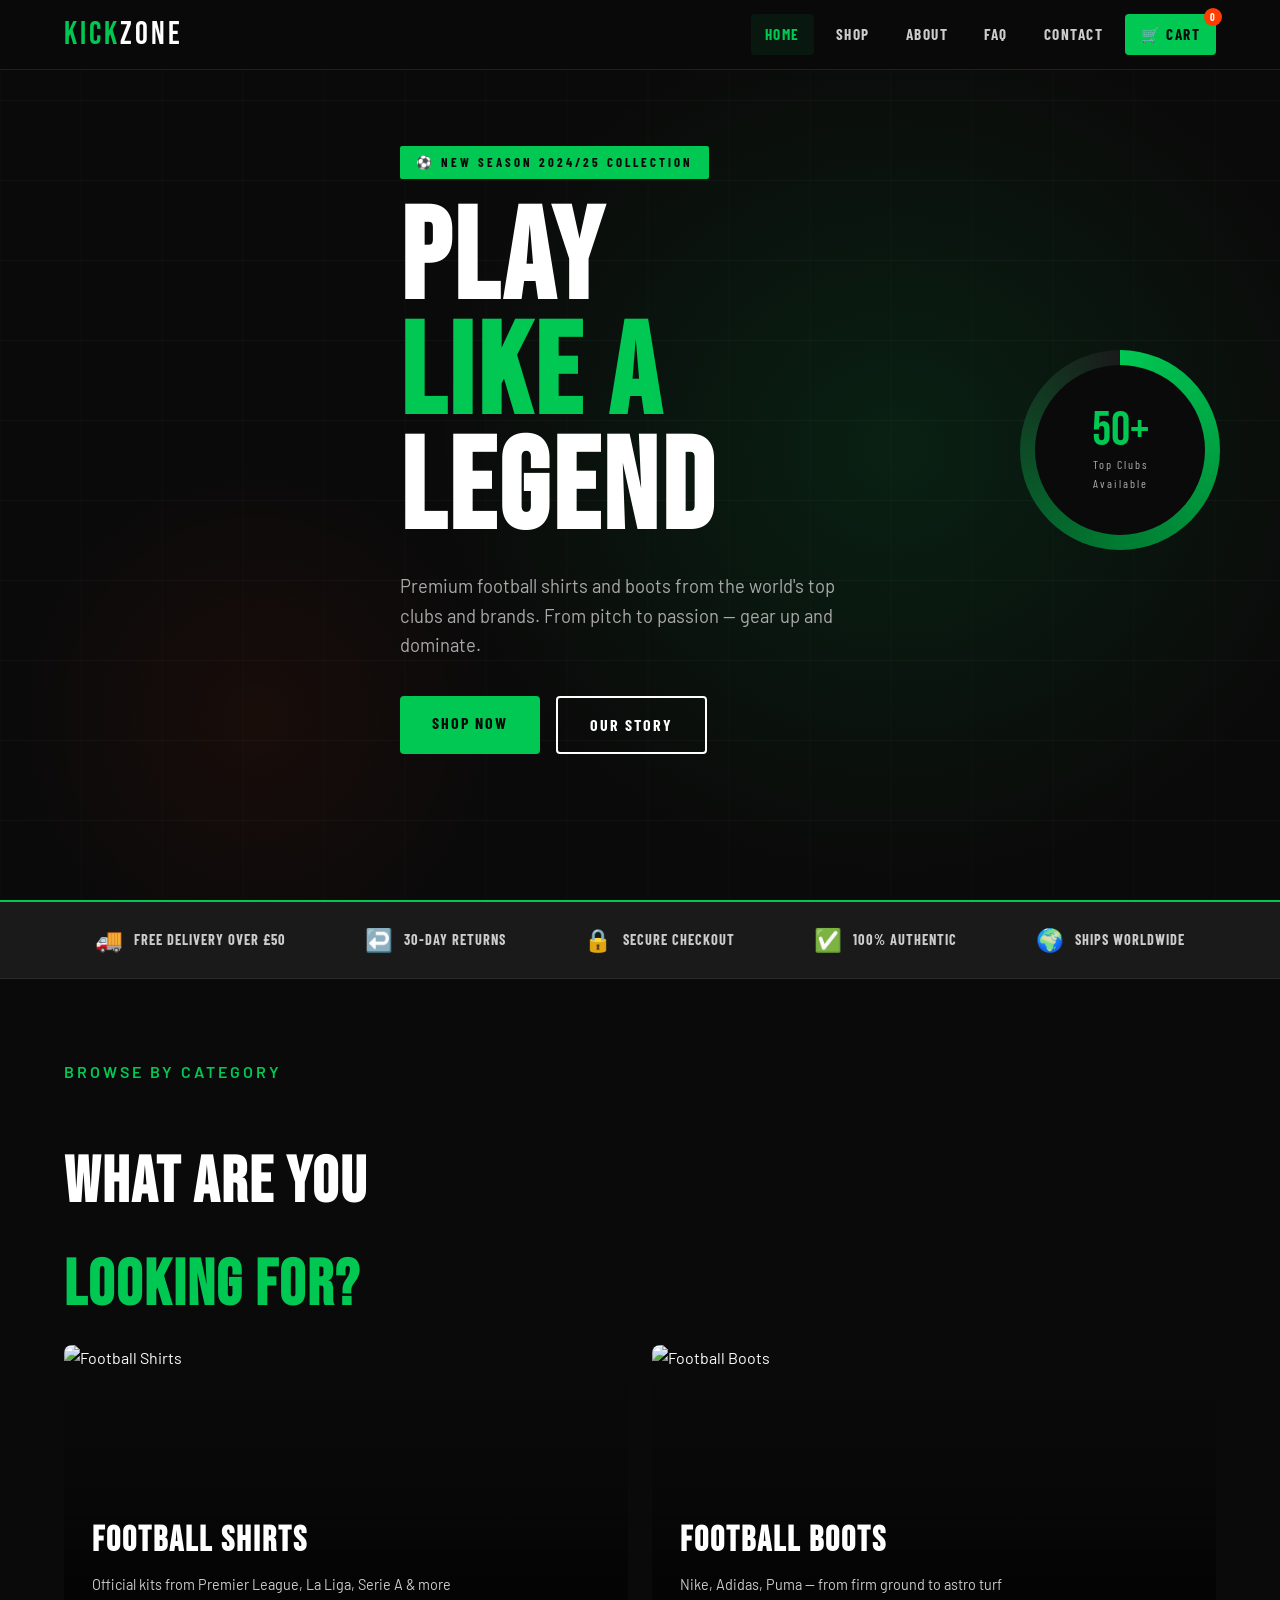
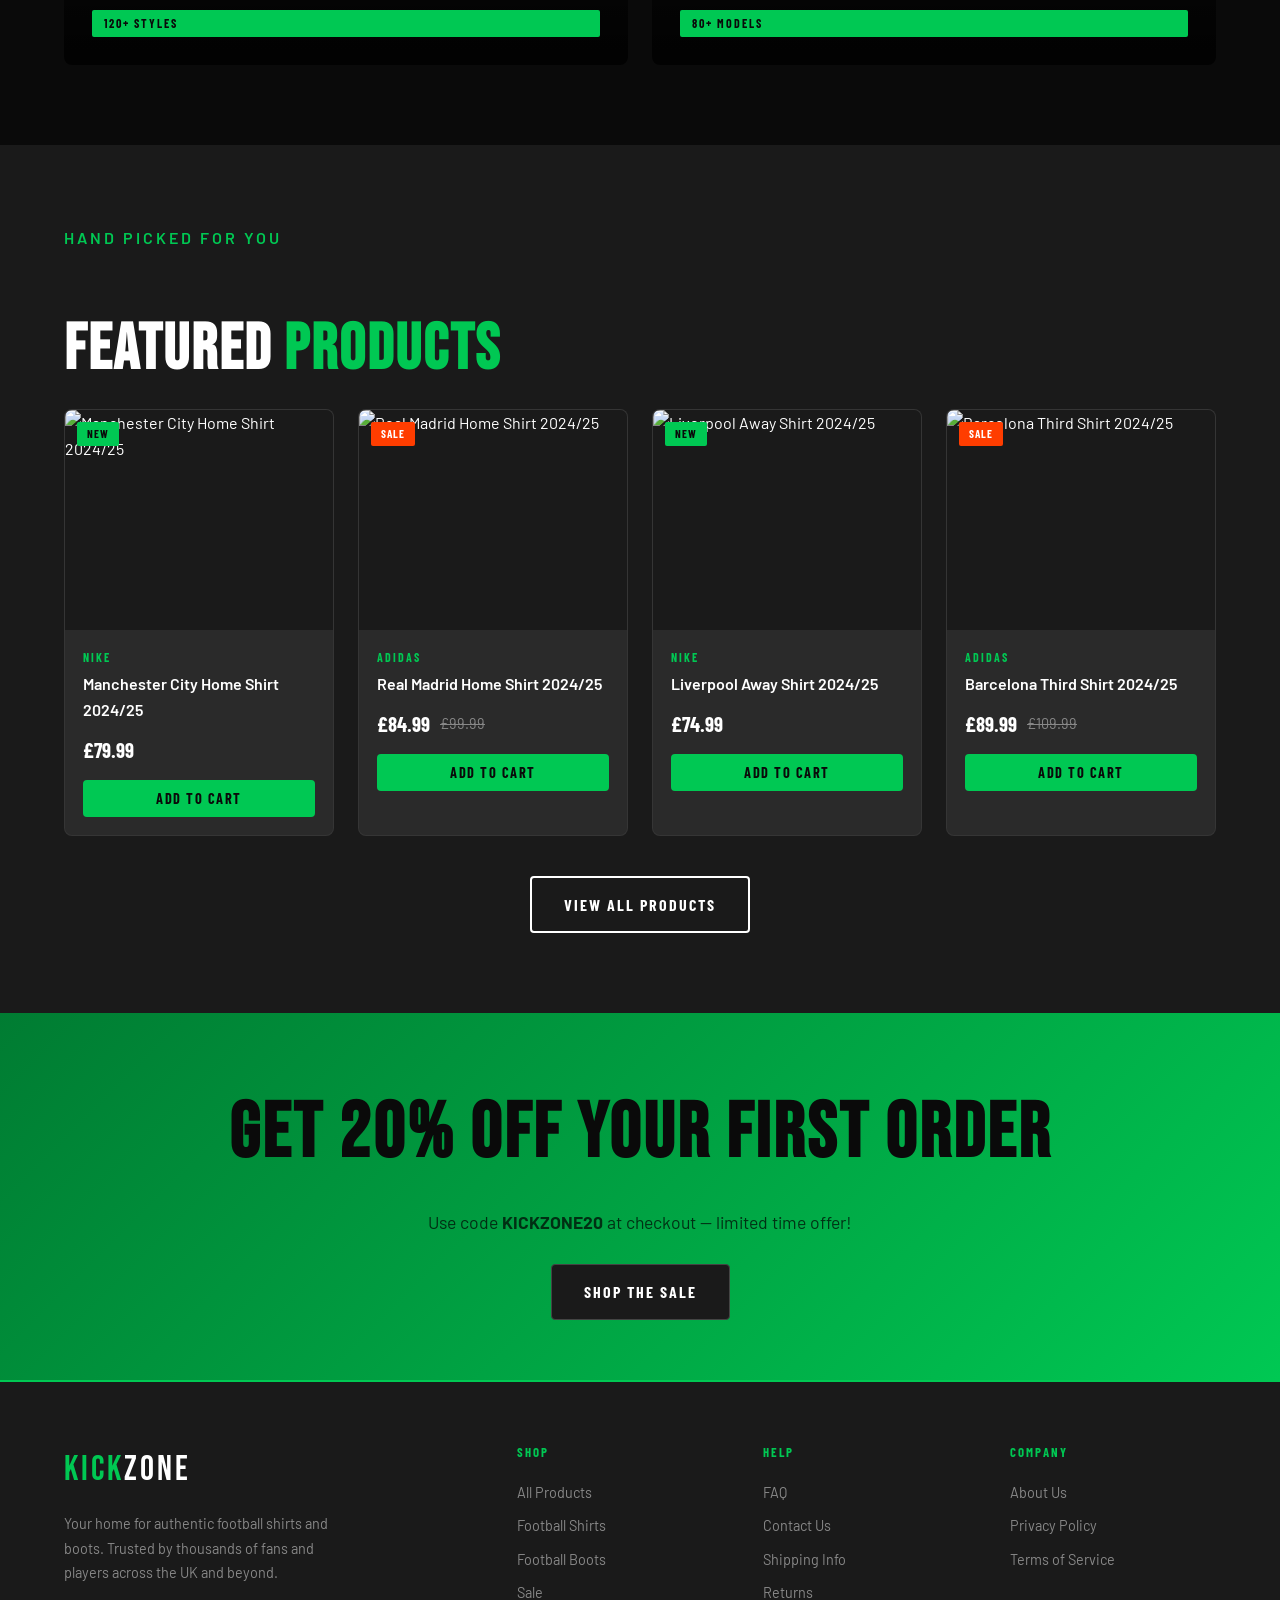
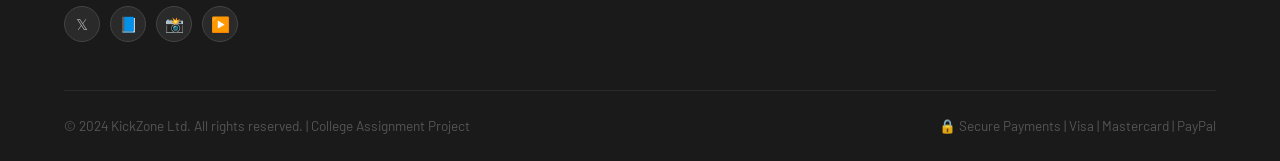
==== commit 31505737: "Add files via upload" ====
--- a/index.html
+++ b/index.html
@@ -1,1077 +1,172 @@
 <!DOCTYPE html>
 <html lang="en">
 <head>
-<meta charset="UTF-8"/>
-<meta name="viewport" content="width=device-width,initial-scale=1.0"/>
-<title>ÉLITE — Premium Football</title>
-<link href="https://fonts.googleapis.com/css2?family=Cormorant+Garamond:ital,wght@0,300;0,400;0,600;1,300;1,400&family=Montserrat:wght@300;400;500;600;700&display=swap" rel="stylesheet"/>
-<style>
-:root{
-  --ivory:#f5f0e8;--gold:#c9a84c;--gold-light:#e8c97a;--gold-dim:rgba(201,168,76,.12);
-  --dark:#12100e;--charcoal:#1a1814;--mid:#2e2b27;--muted:#8a8278;
-  --border:rgba(201,168,76,.2);--bl:rgba(201,168,76,.1);
-}
-*,*::before,*::after{box-sizing:border-box;margin:0;padding:0}
-html{scroll-behavior:smooth}
-body{background:var(--dark);color:var(--ivory);font-family:'Montserrat',sans-serif;font-weight:300;overflow-x:hidden;cursor:none}
-a,button,select,input{cursor:none}
-/* CURSOR */
-#cur{width:8px;height:8px;background:var(--gold);border-radius:50%;position:fixed;top:0;left:0;pointer-events:none;z-index:9999;transform:translate(-50%,-50%);transition:width .2s,height .2s,background .2s}
-#ring{width:34px;height:34px;border:1px solid rgba(201,168,76,.5);border-radius:50%;position:fixed;top:0;left:0;pointer-events:none;z-index:9998;transform:translate(-50%,-50%);transition:left .1s ease,top .1s ease,width .2s,height .2s,border-color .2s}
-body.hovering #cur{width:14px;height:14px;background:var(--gold-light)}
-body.hovering #ring{width:48px;height:48px;border-color:var(--gold)}
-body.clicking #cur{transform:translate(-50%,-50%) scale(.7)}
-
-/* NAV */
-nav{position:fixed;top:0;left:0;right:0;z-index:200;height:72px;display:flex;align-items:center;justify-content:space-between;padding:0 4vw;border-bottom:1px solid var(--bl);background:rgba(18,16,14,.95);backdrop-filter:blur(20px);transition:transform .4s}
-nav.hide{transform:translateY(-100%)}
-.logo{font-family:'Cormorant Garamond',serif;font-size:1.9rem;font-weight:300;letter-spacing:10px;color:var(--ivory);text-decoration:none;text-transform:uppercase}
-.logo span{color:var(--gold)}
-.nav-links{display:flex;gap:2.5rem;list-style:none}
-.nav-links a{color:var(--muted);text-decoration:none;font-size:.68rem;font-weight:500;letter-spacing:3px;text-transform:uppercase;transition:color .3s;position:relative}
-.nav-links a::after{content:'';position:absolute;bottom:-4px;left:0;width:0;height:1px;background:var(--gold);transition:width .3s}
-.nav-links a:hover,.nav-links a.active{color:var(--ivory)}
-.nav-links a:hover::after,.nav-links a.active::after{width:100%}
-.nav-right{display:flex;gap:1rem;align-items:center}
-.search-toggle{background:none;border:none;color:var(--muted);font-size:1.1rem;padding:.4rem;transition:color .2s}
-.search-toggle:hover{color:var(--gold)}
-.cart-btn{background:none;border:1px solid var(--border);color:var(--ivory);padding:.5rem 1.2rem;font-family:'Montserrat',sans-serif;font-size:.65rem;font-weight:500;letter-spacing:3px;text-transform:uppercase;border-radius:2px;display:flex;align-items:center;gap:.6rem;transition:all .3s}
-.cart-btn:hover{background:var(--gold-dim);border-color:var(--gold);color:var(--gold)}
-.cbadge{background:var(--gold);color:var(--dark);width:18px;height:18px;border-radius:50%;font-size:.6rem;font-weight:700;display:flex;align-items:center;justify-content:center;transition:transform .3s}
-.cbadge.pop{transform:scale(1.4)}
-
-/* SEARCH BAR */
-.search-bar{position:fixed;top:72px;left:0;right:0;z-index:199;background:rgba(18,16,14,.98);border-bottom:1px solid var(--border);padding:1.5rem 4vw;display:flex;gap:1rem;align-items:center;transform:translateY(-120%);transition:transform .35s cubic-bezier(.4,0,.2,1)}
-.search-bar.open{transform:translateY(0)}
-.search-input{flex:1;background:none;border:none;border-bottom:1px solid var(--border);color:var(--ivory);font-family:'Cormorant Garamond',serif;font-size:1.8rem;font-weight:300;letter-spacing:2px;padding:.5rem 0;outline:none}
-.search-input::placeholder{color:var(--muted)}
-.search-results{position:absolute;top:100%;left:0;right:0;background:rgba(18,16,14,.98);border-bottom:1px solid var(--bl);padding:1rem 4vw;display:none;flex-wrap:wrap;gap:.8rem}
-.search-results.show{display:flex}
-.search-pill{padding:.4rem 1rem;border:1px solid var(--bl);border-radius:30px;font-size:.75rem;color:var(--muted);transition:all .2s}
-.search-pill:hover{border-color:var(--gold);color:var(--gold);background:var(--gold-dim)}
-
-/* PAGES */
-.page{display:none;min-height:100vh;padding-top:72px;animation:fadeIn .4s ease}
-.page.active{display:block}
-@keyframes fadeIn{from{opacity:0;transform:translateY(12px)}to{opacity:1;transform:none}}
-
-/* HERO */
-.hero{height:calc(100vh - 72px);display:grid;grid-template-columns:1fr 1fr;position:relative;overflow:hidden}
-.hero-left{display:flex;flex-direction:column;justify-content:center;padding:0 6vw;position:relative;z-index:2}
-.hero-right{display:flex;align-items:center;justify-content:center;position:relative;overflow:hidden}
-.hero-right::before{content:'';position:absolute;inset:0;background:linear-gradient(to bottom,var(--dark) 0%,transparent 20%,transparent 80%,var(--dark) 100%);z-index:1}
-.orb{width:400px;height:400px;border-radius:50%;background:radial-gradient(circle at 35% 35%,rgba(201,168,76,.14),rgba(201,168,76,.02) 60%,transparent);border:1px solid var(--border);display:flex;align-items:center;justify-content:center;position:relative;animation:breathe 6s ease-in-out infinite}
-@keyframes breathe{0%,100%{transform:scale(1);box-shadow:0 0 60px rgba(201,168,76,.05)}50%{transform:scale(1.025);box-shadow:0 0 100px rgba(201,168,76,.14)}}
-.orb::before{content:'';position:absolute;inset:-24px;border-radius:50%;border:1px solid rgba(201,168,76,.1);animation:breathe 6s ease-in-out infinite reverse}
-.orb::after{content:'';position:absolute;inset:-48px;border-radius:50%;border:1px dashed rgba(201,168,76,.05)}
-.orb-icon{font-size:8rem;filter:drop-shadow(0 0 40px rgba(201,168,76,.3));transition:transform .4s}
-.orb:hover .orb-icon{transform:rotate(-15deg) scale(1.1)}
-.eyebrow{font-size:.65rem;font-weight:500;letter-spacing:5px;text-transform:uppercase;color:var(--gold);margin-bottom:1.5rem;display:flex;align-items:center;gap:.8rem}
-.eyebrow::before{content:'';width:30px;height:1px;background:var(--gold);display:block}
-.hero-title{font-family:'Cormorant Garamond',serif;font-size:clamp(3.5rem,6vw,5.5rem);font-weight:300;line-height:1.05;letter-spacing:2px;margin-bottom:2rem}
-.hero-title em{font-style:italic;color:var(--gold-light)}
-.hero-desc{color:var(--muted);font-size:.85rem;line-height:1.9;max-width:380px;margin-bottom:3rem;font-weight:400}
-.hero-ctas{display:flex;gap:1rem;align-items:center}
-.btn-gold{background:var(--gold);color:var(--dark);border:none;padding:.9rem 2.5rem;font-family:'Montserrat',sans-serif;font-size:.65rem;font-weight:700;letter-spacing:4px;text-transform:uppercase;text-decoration:none;display:inline-block;border-radius:2px;transition:all .3s;position:relative;overflow:hidden}
-.btn-gold::before{content:'';position:absolute;inset:0;background:rgba(255,255,255,.15);transform:translateX(-110%) skewX(-20deg);transition:transform .4s}
-.btn-gold:hover::before{transform:translateX(110%) skewX(-20deg)}
-.btn-gold:hover{background:var(--gold-light);box-shadow:0 6px 30px rgba(201,168,76,.3);transform:translateY(-1px)}
-.btn-ghost{background:none;border:1px solid var(--border);color:var(--ivory);padding:.85rem 2rem;font-family:'Montserrat',sans-serif;font-size:.65rem;font-weight:500;letter-spacing:3px;text-transform:uppercase;text-decoration:none;display:inline-block;border-radius:2px;transition:all .3s}
-.btn-ghost:hover{border-color:var(--gold);color:var(--gold);background:var(--gold-dim)}
-.metrics{display:flex;gap:3rem;margin-top:4rem;padding-top:2.5rem;border-top:1px solid var(--bl)}
-.metric-val{font-family:'Cormorant Garamond',serif;font-size:2.2rem;font-weight:300;color:var(--gold)}
-.metric-lbl{font-size:.6rem;letter-spacing:3px;text-transform:uppercase;color:var(--muted);margin-top:.2rem}
-
-/* BRANDS STRIP */
-.brands-strip{border-top:1px solid var(--bl);border-bottom:1px solid var(--bl);padding:1.5rem 4vw;display:flex;align-items:center;gap:4rem;overflow:hidden}
-.bs-lbl{font-size:.6rem;letter-spacing:4px;text-transform:uppercase;color:var(--muted);white-space:nowrap}
-.bs-names{display:flex;gap:4rem;align-items:center;flex:1;justify-content:center}
-.bs-name{font-family:'Cormorant Garamond',serif;font-size:1.4rem;font-weight:300;letter-spacing:5px;color:rgba(245,240,232,.18);text-transform:uppercase;transition:color .3s}
-.bs-name:hover{color:var(--gold)}
-
-/* EDITORIAL */
-.editorial{padding:8rem 4vw;display:grid;grid-template-columns:1fr 1fr;gap:6rem;align-items:center}
-.ed-overline{font-size:.6rem;letter-spacing:5px;text-transform:uppercase;color:var(--gold);margin-bottom:1.5rem}
-.ed-title{font-family:'Cormorant Garamond',serif;font-size:clamp(2.5rem,4vw,3.8rem);font-weight:300;line-height:1.15;margin-bottom:1.5rem}
-.ed-title em{font-style:italic}
-.ed-p{color:var(--muted);font-size:.85rem;line-height:1.9;max-width:420px;margin-bottom:2.5rem}
-.ed-visual{aspect-ratio:4/5;background:linear-gradient(135deg,var(--mid),var(--charcoal));border-radius:4px;display:flex;align-items:center;justify-content:center;font-size:8rem;position:relative;overflow:hidden;border:1px solid var(--bl);transition:transform .4s}
-.ed-visual:hover{transform:scale(1.02)}
-.ed-visual::after{content:'';position:absolute;inset:0;background:linear-gradient(135deg,rgba(201,168,76,.06),transparent)}
-
-/* SHOP PAGE */
-.shop-hero{padding:5rem 4vw 3rem;border-bottom:1px solid var(--bl);display:flex;align-items:flex-end;justify-content:space-between}
-.shop-hero h1{font-family:'Cormorant Garamond',serif;font-size:clamp(3rem,5vw,4.5rem);font-weight:300;letter-spacing:3px}
-.shop-hero h1 em{font-style:italic;color:var(--gold)}
-.shop-layout{display:grid;grid-template-columns:220px 1fr;gap:4rem;padding:4rem 4vw}
-.sb-section{margin-bottom:2.5rem;padding-bottom:2.5rem;border-bottom:1px solid var(--bl)}
-.sb-section:last-child{border-bottom:none}
-.sb-title{font-size:.6rem;letter-spacing:4px;text-transform:uppercase;color:var(--gold);margin-bottom:1.2rem}
-.flist{list-style:none}
-.flist li{padding:.5rem 0;font-size:.8rem;color:var(--muted);display:flex;justify-content:space-between;align-items:center;transition:color .2s;border-left:2px solid transparent;padding-left:.5rem}
-.flist li:hover{color:var(--ivory);padding-left:.8rem;transition:color .2s,padding-left .2s}
-.flist li.active{color:var(--gold);border-left-color:var(--gold)}
-.fcount{font-size:.7rem}
-.toolbar{display:flex;justify-content:space-between;align-items:center;margin-bottom:2.5rem}
-.pcount{font-size:.75rem;color:var(--muted)}
-.sort-sel{background:none;border:1px solid var(--border);color:var(--ivory);padding:.5rem 1rem;font-family:'Montserrat',sans-serif;font-size:.7rem;border-radius:2px;outline:none;transition:border-color .2s}
-.sort-sel:hover{border-color:var(--gold)}
-.sort-sel option{background:var(--charcoal)}
-.pgrid{display:grid;grid-template-columns:repeat(auto-fill,minmax(220px,1fr));gap:2.5rem}
-/* PRODUCT CARD */
-.pcard{position:relative;transition:transform .4s ease}
-.pcard:hover{transform:translateY(-8px)}
-.pcard-img{aspect-ratio:3/4;background:var(--charcoal);border-radius:2px;overflow:hidden;position:relative;border:1px solid var(--bl);margin-bottom:1.2rem}
-.pcard-inner{width:100%;height:100%;display:flex;align-items:center;justify-content:center;font-size:5.5rem;transition:transform .6s cubic-bezier(.25,.46,.45,.94);background:linear-gradient(145deg,var(--mid),var(--charcoal))}
-.pcard:hover .pcard-inner{transform:scale(1.05)}
-.pcard-badge{position:absolute;top:12px;right:12px;font-size:.55rem;letter-spacing:3px;text-transform:uppercase;padding:.3rem .7rem;border-radius:1px;font-weight:600}
-.badge-new{background:var(--gold);color:var(--dark)}
-.badge-sale{background:transparent;border:1px solid var(--gold);color:var(--gold)}
-.badge-exclusive{background:var(--ivory);color:var(--dark)}
-.pcard-actions{position:absolute;bottom:0;left:0;right:0;display:flex;gap:0;transform:translateY(100%);transition:transform .3s ease}
-.pcard:hover .pcard-actions{transform:translateY(0)}
-.pcard-view{flex:1;background:rgba(18,16,14,.96);border-top:1px solid var(--border);padding:.85rem;font-size:.6rem;letter-spacing:3px;text-transform:uppercase;text-align:center;color:var(--gold);font-weight:600;border:none;font-family:'Montserrat',sans-serif;transition:background .2s}
-.pcard-view:hover{background:rgba(201,168,76,.15)}
-.pcard-wish{width:44px;background:rgba(18,16,14,.96);border-top:1px solid var(--border);border-left:1px solid var(--bl);padding:.85rem;font-size:1rem;display:flex;align-items:center;justify-content:center;border:none;transition:background .2s,color .2s;color:var(--muted)}
-.pcard-wish:hover,.pcard-wish.wished{color:#e05;background:rgba(220,0,50,.08)}
-.pcard-brand{font-size:.6rem;letter-spacing:3px;text-transform:uppercase;color:var(--gold);margin-bottom:.3rem}
-.pcard-name{font-size:.9rem;font-weight:400;margin-bottom:.6rem}
-.pcard-price{font-family:'Cormorant Garamond',serif;font-size:1.3rem}
-.pcard-price .old{font-size:1rem;color:var(--muted);text-decoration:line-through;margin-right:.5rem}
-.wishlist-counter{font-size:.7rem;color:var(--muted);margin-top:.3rem}
-.wishlist-counter span{color:#e05}
-
-/* DETAIL PAGE */
-.detail-wrap{display:grid;grid-template-columns:1fr 1fr}
-.d-gallery{position:sticky;top:72px;height:calc(100vh - 72px);background:var(--charcoal);display:flex;align-items:center;justify-content:center;border-right:1px solid var(--bl);position:relative;overflow:hidden}
-.d-gallery::before{content:'';position:absolute;inset:0;background:radial-gradient(circle at 50% 50%,rgba(201,168,76,.08),transparent 70%)}
-.d-gallery-icon{font-size:11rem;position:relative;z-index:1;filter:drop-shadow(0 0 60px rgba(201,168,76,.25));transition:transform .5s;transform-style:preserve-3d}
-.d-gallery:hover .d-gallery-icon{transform:scale(1.08) rotate(-5deg)}
-.d-gallery-thumbs{position:absolute;left:20px;top:50%;transform:translateY(-50%);display:flex;flex-direction:column;gap:.8rem;z-index:2}
-.d-thumb{width:52px;height:52px;background:rgba(255,255,255,.05);border:1px solid var(--bl);border-radius:2px;display:flex;align-items:center;justify-content:center;font-size:1.5rem;transition:all .2s}
-.d-thumb.active,.d-thumb:hover{border-color:var(--gold);background:var(--gold-dim)}
-.d-info{padding:5rem 5vw;overflow-y:auto}
-.back-btn{display:inline-flex;align-items:center;gap:.6rem;font-size:.65rem;letter-spacing:3px;text-transform:uppercase;color:var(--muted);text-decoration:none;margin-bottom:3rem;transition:color .2s;background:none;border:none;padding:0;font-family:'Montserrat',sans-serif}
-.back-btn:hover{color:var(--gold)}
-.d-brand{font-size:.65rem;letter-spacing:5px;text-transform:uppercase;color:var(--gold);margin-bottom:1rem}
-.d-name{font-family:'Cormorant Garamond',serif;font-size:clamp(2rem,3.5vw,3rem);font-weight:300;line-height:1.2;margin-bottom:.5rem}
-.d-sub{color:var(--muted);font-size:.8rem;margin-bottom:.8rem}
-.d-stars{display:flex;align-items:center;gap:.5rem;margin-bottom:1.5rem}
-.stars{color:var(--gold);font-size:.9rem;letter-spacing:2px}
-.stars-count{font-size:.75rem;color:var(--muted)}
-.d-price{font-family:'Cormorant Garamond',serif;font-size:2.5rem;font-weight:300;color:var(--gold);margin-bottom:2.5rem}
-.d-price .old{font-size:1.5rem;color:var(--muted);text-decoration:line-through;margin-right:.8rem}
-.d-divider{height:1px;background:var(--bl);margin:1.5rem 0}
-.d-lbl{font-size:.6rem;letter-spacing:4px;text-transform:uppercase;color:var(--muted);margin-bottom:1rem}
-.size-grid{display:flex;gap:.6rem;flex-wrap:wrap;margin-bottom:2rem}
-.sz{width:52px;height:52px;border:1px solid var(--border);background:none;color:var(--ivory);font-family:'Montserrat',sans-serif;font-size:.75rem;border-radius:2px;transition:all .2s;position:relative;overflow:hidden}
-.sz::before{content:'';position:absolute;inset:0;background:var(--gold-dim);transform:scale(0);border-radius:50%;transition:transform .3s}
-.sz:hover::before,.sz.active::before{transform:scale(2)}
-.sz:hover,.sz.active{border-color:var(--gold);color:var(--gold);z-index:1}
-.sz span{position:relative;z-index:1}
-.sz.oos{opacity:.3;text-decoration:line-through}
-.sz.oos:hover{border-color:var(--border);color:var(--ivory);background:none}
-.sz.oos::before{display:none}
-.color-row{display:flex;gap:.8rem;margin-bottom:2.5rem;align-items:center}
-.cswatch{width:30px;height:30px;border-radius:50%;border:2px solid transparent;transition:all .2s;position:relative}
-.cswatch.active,.cswatch:hover{border-color:var(--gold);transform:scale(1.15)}
-.cswatch::after{content:'✓';position:absolute;inset:0;display:flex;align-items:center;justify-content:center;font-size:.65rem;color:var(--gold);opacity:0;transition:opacity .2s}
-.cswatch.active::after{opacity:1}
-.qty-row{display:flex;align-items:center;gap:1rem;margin-bottom:2rem}
-.qty-btn{width:40px;height:40px;border:1px solid var(--border);background:none;color:var(--ivory);font-size:1.2rem;border-radius:2px;transition:all .2s;display:flex;align-items:center;justify-content:center}
-.qty-btn:hover{border-color:var(--gold);color:var(--gold)}
-.qty-num{font-family:'Cormorant Garamond',serif;font-size:1.6rem;min-width:30px;text-align:center}
-.d-add-btn{width:100%;background:var(--gold);color:var(--dark);border:none;padding:1.1rem;font-family:'Montserrat',sans-serif;font-size:.7rem;font-weight:700;letter-spacing:4px;text-transform:uppercase;border-radius:2px;margin-bottom:1rem;transition:all .3s;position:relative;overflow:hidden}
-.d-add-btn::before{content:'';position:absolute;inset:0;background:rgba(255,255,255,.15);transform:translateX(-110%) skewX(-20deg);transition:transform .4s}
-.d-add-btn:hover::before{transform:translateX(110%) skewX(-20deg)}
-.d-add-btn:hover{background:var(--gold-light);box-shadow:0 8px 30px rgba(201,168,76,.25);transform:translateY(-1px)}
-.d-add-btn:active{transform:scale(.98)}
-.d-wish-btn{width:100%;background:none;color:var(--ivory);border:1px solid var(--border);padding:1rem;font-family:'Montserrat',sans-serif;font-size:.7rem;font-weight:500;letter-spacing:3px;text-transform:uppercase;border-radius:2px;transition:all .3s}
-.d-wish-btn:hover,.d-wish-btn.wished{border-color:#e05;color:#e05;background:rgba(220,0,50,.06)}
-.feat{margin-top:2.5rem}
-.feat-item{display:flex;gap:1rem;padding:1rem 0;border-bottom:1px solid var(--bl);align-items:flex-start}
-.feat-icon{font-size:1.2rem;flex-shrink:0}
-.feat-text h4{font-size:.75rem;font-weight:600;margin-bottom:.25rem}
-.feat-text p{font-size:.75rem;color:var(--muted);line-height:1.6}
-.tabs{display:flex;gap:0;border-bottom:1px solid var(--bl);margin:2rem 0}
-.tab-btn{padding:.8rem 1.5rem;font-family:'Montserrat',sans-serif;font-size:.65rem;font-weight:500;letter-spacing:2px;text-transform:uppercase;color:var(--muted);background:none;border:none;border-bottom:2px solid transparent;margin-bottom:-1px;transition:all .2s}
-.tab-btn:hover{color:var(--ivory)}
-.tab-btn.active{color:var(--gold);border-bottom-color:var(--gold)}
-.tab-panel{display:none;color:var(--muted);font-size:.82rem;line-height:1.8;padding:.5rem 0}
-.tab-panel.active{display:block}
-.review{padding:1rem 0;border-bottom:1px solid var(--bl)}
-.review-header{display:flex;justify-content:space-between;align-items:center;margin-bottom:.5rem}
-.review-author{font-weight:600;font-size:.8rem}
-.review-date{font-size:.7rem;color:var(--muted)}
-
-/* CART DRAWER */
-.overlay{position:fixed;inset:0;background:rgba(0,0,0,.7);z-index:300;opacity:0;pointer-events:none;transition:opacity .3s;backdrop-filter:blur(4px)}
-.overlay.open{opacity:1;pointer-events:all}
-.cart-drawer{position:fixed;top:0;right:0;width:min(440px,100vw);height:100vh;background:var(--charcoal);border-left:1px solid var(--border);z-index:301;transform:translateX(100%);transition:transform .4s cubic-bezier(.4,0,.2,1);display:flex;flex-direction:column}
-.cart-drawer.open{transform:translateX(0)}
-.cd-header{display:flex;justify-content:space-between;align-items:center;padding:1.5rem 2rem;border-bottom:1px solid var(--bl)}
-.cd-title{font-family:'Cormorant Garamond',serif;font-size:1.8rem;font-weight:300;letter-spacing:2px}
-.cd-close{background:none;border:1px solid var(--bl);color:var(--ivory);width:36px;height:36px;border-radius:2px;font-size:1.2rem;display:flex;align-items:center;justify-content:center;transition:all .2s}
-.cd-close:hover{border-color:var(--gold);color:var(--gold)}
-.cd-items{flex:1;overflow-y:auto;padding:1.5rem 2rem}
-.cd-empty{text-align:center;padding:3rem 1rem;color:var(--muted)}
-.cd-empty-icon{font-size:4rem;display:block;margin-bottom:1rem;opacity:.4}
-.cd-item{display:flex;gap:1rem;padding:1.2rem 0;border-bottom:1px solid var(--bl);animation:slideIn .3s ease}
-@keyframes slideIn{from{opacity:0;transform:translateX(20px)}to{opacity:1;transform:none}}
-.cd-thumb{width:72px;height:72px;background:var(--mid);border-radius:2px;display:flex;align-items:center;justify-content:center;font-size:2.2rem;flex-shrink:0;border:1px solid var(--bl)}
-.cd-info{flex:1}
-.cd-item-brand{font-size:.58rem;letter-spacing:3px;text-transform:uppercase;color:var(--gold);margin-bottom:.2rem}
-.cd-item-name{font-size:.85rem;font-weight:400;margin-bottom:.2rem}
-.cd-item-meta{font-size:.72rem;color:var(--muted);margin-bottom:.6rem}
-.cd-qty{display:flex;align-items:center;gap:.6rem}
-.cq-btn{width:26px;height:26px;border:1px solid var(--bl);background:none;color:var(--ivory);border-radius:2px;font-size:.9rem;display:flex;align-items:center;justify-content:center;transition:all .2s}
-.cq-btn:hover{border-color:var(--gold);color:var(--gold)}
-.cq-num{font-size:.85rem;min-width:18px;text-align:center}
-.cd-item-price{font-family:'Cormorant Garamond',serif;font-size:1.3rem;text-align:right}
-.cd-remove{font-size:.6rem;letter-spacing:1px;text-transform:uppercase;color:var(--muted);margin-top:.3rem;text-align:right;transition:color .2s;background:none;border:none;font-family:'Montserrat',sans-serif;padding:0}
-.cd-remove:hover{color:#e05}
-.cd-footer{padding:1.5rem 2rem;border-top:1px solid var(--bl)}
-.cd-row{display:flex;justify-content:space-between;font-size:.8rem;color:var(--muted);padding:.5rem 0}
-.cd-total{display:flex;justify-content:space-between;align-items:center;padding:1rem 0;border-top:1px solid var(--border);margin-top:.5rem}
-.cd-total-lbl{font-size:.7rem;letter-spacing:2px;text-transform:uppercase}
-.cd-total-val{font-family:'Cormorant Garamond',serif;font-size:2rem;color:var(--gold)}
-.cd-checkout{width:100%;background:var(--gold);color:var(--dark);border:none;padding:1rem;font-family:'Montserrat',sans-serif;font-size:.7rem;font-weight:700;letter-spacing:4px;text-transform:uppercase;border-radius:2px;margin-top:1rem;transition:all .3s}
-.cd-checkout:hover{background:var(--gold-light);box-shadow:0 8px 30px rgba(201,168,76,.3)}
-.cd-cont{width:100%;background:none;color:var(--muted);border:1px solid var(--bl);padding:.8rem;font-family:'Montserrat',sans-serif;font-size:.65rem;letter-spacing:3px;text-transform:uppercase;border-radius:2px;margin-top:.6rem;transition:all .2s}
-.cd-cont:hover{border-color:var(--gold);color:var(--gold)}
-
-/* CART PAGE (full) */
-.cart-page{padding:5rem 4vw}
-.cp-header{margin-bottom:4rem;padding-bottom:2rem;border-bottom:1px solid var(--bl)}
-.cp-header h1{font-family:'Cormorant Garamond',serif;font-size:clamp(2.5rem,4vw,3.5rem);font-weight:300}
-.cp-header h1 em{font-style:italic;color:var(--gold)}
-.cp-grid{display:grid;grid-template-columns:1fr 360px;gap:5rem}
-.cp-item{display:grid;grid-template-columns:100px 1fr auto;gap:2rem;padding:2rem 0;border-bottom:1px solid var(--bl);align-items:start;animation:fadeIn .3s ease}
-.cp-thumb{aspect-ratio:1;background:var(--charcoal);border-radius:2px;display:flex;align-items:center;justify-content:center;font-size:3rem;border:1px solid var(--bl)}
-.cp-item-brand{font-size:.6rem;letter-spacing:3px;text-transform:uppercase;color:var(--gold);margin-bottom:.3rem}
-.cp-item-name{font-size:1rem;font-weight:400;margin-bottom:.25rem}
-.cp-item-meta{font-size:.75rem;color:var(--muted);margin-bottom:1.2rem}
-.cp-qty{display:flex;align-items:center;gap:1rem}
-.cpq-btn{width:32px;height:32px;border:1px solid var(--border);background:none;color:var(--ivory);border-radius:2px;font-size:1rem;display:flex;align-items:center;justify-content:center;transition:all .2s}
-.cpq-btn:hover{border-color:var(--gold);color:var(--gold)}
-.cpq-num{font-family:'Cormorant Garamond',serif;font-size:1.3rem;min-width:20px;text-align:center}
-.cp-price{font-family:'Cormorant Garamond',serif;font-size:1.5rem;text-align:right}
-.cp-remove{font-size:.6rem;letter-spacing:2px;text-transform:uppercase;color:var(--muted);margin-top:.5rem;cursor:none;transition:color .2s;text-align:right;background:none;border:none;font-family:'Montserrat',sans-serif;padding:0}
-.cp-remove:hover{color:#e05}
-.cp-summary{background:rgba(255,255,255,.02);border:1px solid var(--bl);border-radius:2px;padding:2.5rem;height:fit-content;position:sticky;top:100px}
-.cs-title{font-family:'Cormorant Garamond',serif;font-size:1.5rem;font-weight:300;margin-bottom:2rem}
-.cs-row{display:flex;justify-content:space-between;padding:.8rem 0;border-bottom:1px solid var(--bl);font-size:.8rem;color:var(--muted)}
-.cs-total{display:flex;justify-content:space-between;align-items:center;border-top:1px solid var(--border);margin-top:.5rem;padding-top:1.2rem;color:var(--ivory);font-weight:500}
-.cs-total-val{font-family:'Cormorant Garamond',serif;font-size:1.8rem;color:var(--gold)}
-.promo-wrap{display:flex;gap:.5rem;margin:1.5rem 0}
-.promo-in{flex:1;background:none;border:1px solid var(--border);color:var(--ivory);padding:.7rem 1rem;font-family:'Montserrat',sans-serif;font-size:.75rem;border-radius:2px;letter-spacing:1px;outline:none;transition:border-color .2s}
-.promo-in:focus{border-color:var(--gold)}
-.promo-btn{background:none;border:1px solid var(--border);color:var(--muted);padding:.7rem 1rem;font-family:'Montserrat',sans-serif;font-size:.65rem;letter-spacing:2px;text-transform:uppercase;border-radius:2px;transition:all .2s}
-.promo-btn:hover{border-color:var(--gold);color:var(--gold)}
-.cp-checkout{width:100%;background:var(--gold);color:var(--dark);border:none;padding:1.1rem;font-family:'Montserrat',sans-serif;font-size:.7rem;font-weight:700;letter-spacing:4px;text-transform:uppercase;border-radius:2px;margin-top:1.5rem;transition:all .3s}
-.cp-checkout:hover{background:var(--gold-light);box-shadow:0 8px 30px rgba(201,168,76,.3)}
-.trust-row{display:flex;gap:1rem;margin-top:1.5rem;justify-content:center}
-.trust-item{font-size:.6rem;color:var(--muted);letter-spacing:1px;text-align:center}
-.trust-item span{display:block;font-size:1.2rem;margin-bottom:.3rem}
-.cp-empty{text-align:center;padding:8rem 2rem}
-.cp-empty-icon{font-size:5rem;margin-bottom:2rem;display:block;opacity:.35}
-.cp-empty h2{font-family:'Cormorant Garamond',serif;font-size:2rem;font-weight:300;margin-bottom:.8rem}
-.cp-empty p{color:var(--muted);font-size:.85rem;margin-bottom:2rem}
-
-/* WISHLIST DRAWER */
-.wl-drawer{position:fixed;top:0;left:0;width:min(380px,100vw);height:100vh;background:var(--charcoal);border-right:1px solid var(--border);z-index:301;transform:translateX(-100%);transition:transform .4s cubic-bezier(.4,0,.2,1);display:flex;flex-direction:column}
-.wl-drawer.open{transform:translateX(0)}
-.wl-header{display:flex;justify-content:space-between;align-items:center;padding:1.5rem 2rem;border-bottom:1px solid var(--bl)}
-.wl-title{font-family:'Cormorant Garamond',serif;font-size:1.6rem;font-weight:300;letter-spacing:2px}
-.wl-items{flex:1;overflow-y:auto;padding:1.5rem 2rem}
-.wl-item{display:flex;gap:1rem;padding:1rem 0;border-bottom:1px solid var(--bl);animation:fadeIn .3s ease}
-.wl-thumb{width:60px;height:60px;background:var(--mid);border-radius:2px;display:flex;align-items:center;justify-content:center;font-size:2rem;flex-shrink:0}
-.wl-info{flex:1}
-.wl-name{font-size:.85rem;font-weight:400;margin-bottom:.2rem}
-.wl-price{font-family:'Cormorant Garamond',serif;font-size:1.1rem;color:var(--gold)}
-.wl-actions{display:flex;gap:.5rem;margin-top:.5rem}
-.wl-add{font-size:.6rem;letter-spacing:2px;text-transform:uppercase;color:var(--gold);background:none;border:1px solid var(--gold-dim);border-radius:2px;padding:.3rem .7rem;font-family:'Montserrat',sans-serif;transition:all .2s}
-.wl-add:hover{background:var(--gold-dim)}
-.wl-rem{font-size:.6rem;letter-spacing:2px;text-transform:uppercase;color:var(--muted);background:none;border:1px solid transparent;border-radius:2px;padding:.3rem .7rem;font-family:'Montserrat',sans-serif;transition:all .2s}
-.wl-rem:hover{color:#e05}
-
-/* TOAST */
-.toast{position:fixed;bottom:2.5rem;right:2.5rem;z-index:400;background:rgba(18,16,14,.98);border:1px solid var(--gold);padding:1.2rem 2rem;border-radius:2px;display:flex;align-items:center;gap:1rem;transform:translateY(80px);opacity:0;transition:all .4s cubic-bezier(.175,.885,.32,1.275);backdrop-filter:blur(20px);max-width:320px}
-.toast.show{transform:translateY(0);opacity:1}
-.toast-icon{font-size:1.2rem}
-.t-title{color:var(--gold);display:block;margin-bottom:.1rem;font-size:.8rem;font-weight:600;letter-spacing:1px}
-.t-msg{font-size:.72rem;color:var(--muted)}
-
-/* FOOTER */
-.footer{border-top:1px solid var(--bl);padding:4rem 4vw 2rem;background:rgba(255,255,255,.01)}
-.footer-grid{display:grid;grid-template-columns:2fr 1fr 1fr 1fr;gap:3rem;margin-bottom:3rem}
-.f-logo{font-family:'Cormorant Garamond',serif;font-size:1.8rem;letter-spacing:8px;margin-bottom:1.2rem;color:var(--ivory)}
-.f-logo span{color:var(--gold)}
-.f-desc{color:var(--muted);font-size:.8rem;line-height:1.8;max-width:260px}
-.f-col-title{font-size:.6rem;letter-spacing:4px;text-transform:uppercase;color:var(--gold);margin-bottom:1.2rem}
-.f-links{list-style:none}
-.f-links li{padding:.4rem 0}
-.f-links a{color:var(--muted);text-decoration:none;font-size:.8rem;transition:color .2s}
-.f-links a:hover{color:var(--ivory)}
-.f-bottom{border-top:1px solid var(--bl);padding-top:2rem;display:flex;justify-content:space-between;align-items:center;color:var(--muted);font-size:.7rem;letter-spacing:1px}
-.newsletter{display:flex;gap:.5rem;margin-top:1rem}
-.nl-input{flex:1;background:none;border:1px solid var(--border);color:var(--ivory);padding:.6rem 1rem;font-family:'Montserrat',sans-serif;font-size:.75rem;border-radius:2px;outline:none;transition:border-color .2s}
-.nl-input:focus{border-color:var(--gold)}
-.nl-btn{background:var(--gold);color:var(--dark);border:none;padding:.6rem 1rem;font-family:'Montserrat',sans-serif;font-size:.65rem;font-weight:700;letter-spacing:2px;text-transform:uppercase;border-radius:2px;transition:all .2s}
-.nl-btn:hover{background:var(--gold-light)}
-
-/* RESPONSIVE */
-@media(max-width:960px){
-  .hero{grid-template-columns:1fr}
-  .hero-right{display:none}
-  .detail-wrap{grid-template-columns:1fr}
-  .d-gallery{height:50vw;position:relative;top:0}
-  .shop-layout{grid-template-columns:1fr}
-  aside{display:none}
-  .cp-grid{grid-template-columns:1fr}
-  .editorial{grid-template-columns:1fr}
-  .footer-grid{grid-template-columns:1fr 1fr}
-}
-@media(max-width:600px){
-  .nav-links{display:none}
-  .bs-names{display:none}
-  .metrics{gap:1.5rem}
-  .cp-item{grid-template-columns:80px 1fr}
-  .footer-grid{grid-template-columns:1fr}
-}
-</style>
+  <meta charset="UTF-8" />
+  <meta name="viewport" content="width=device-width, initial-scale=1.0"/>
+  <title>KickZone — Home</title>
+  <link rel="stylesheet" href="style.css" />
 </head>
 <body>
 
-<div id="cur"></div>
-<div id="ring"></div>
-
-<!-- NAV -->
-<nav id="nav">
-  <a href="#" class="logo" onclick="showPage('home');return false">ÉL<span>I</span>TE</a>
-  <ul class="nav-links">
-    <li><a href="#" id="nl-home" onclick="showPage('home');return false" class="active">Home</a></li>
-    <li><a href="#" id="nl-shop" onclick="showPage('shop');return false">Collection</a></li>
-    <li><a href="#" id="nl-cart" onclick="showPage('cart');return false">Bag</a></li>
-  </ul>
-  <div class="nav-right">
-    <button class="search-toggle" onclick="toggleSearch()" title="Search">🔍</button>
-    <button class="search-toggle" onclick="openWishlist()" title="Wishlist" id="wl-nav-btn">♡ <span id="wl-count" style="font-size:.7rem"></span></button>
-    <button class="cart-btn" onclick="openCart()">
-      Bag <span class="cbadge" id="cbadge">0</span>
-    </button>
-  </div>
-</nav>
-
-<!-- SEARCH -->
-<div class="search-bar" id="search-bar">
-  <input class="search-input" id="search-input" placeholder="Search boots, jerseys, accessories…" oninput="doSearch(this.value)" onkeydown="if(event.key==='Escape')toggleSearch()"/>
-  <button class="btn-ghost" onclick="toggleSearch()">Close</button>
-  <div class="search-results" id="search-results"></div>
-</div>
-
-<!-- ═══ HOME ═══ -->
-<div class="page active" id="page-home">
-  <div class="hero">
-    <div class="hero-left">
-      <div class="eyebrow">2025 Season Collection</div>
-      <h1 class="hero-title">The Art of<br>the <em>Beautiful</em><br>Game</h1>
-      <p class="hero-desc">Precision-crafted football gear for those who demand excellence. Every stud, every stitch — built for the pitch.</p>
-      <div class="hero-ctas">
-        <a href="#" class="btn-gold" onclick="showPage('shop');return false">Explore Collection</a>
-        <a href="#" class="btn-ghost" onclick="showPage('shop');return false">View Lookbook</a>
-      </div>
-      <div class="metrics">
-        <div><div class="metric-val" id="m1">0+</div><div class="metric-lbl">Products</div></div>
-        <div><div class="metric-val" id="m2">0K</div><div class="metric-lbl">Players</div></div>
-        <div><div class="metric-val" id="m3">0.0★</div><div class="metric-lbl">Rated</div></div>
+  <!-- NAVBAR -->
+  <nav class="navbar">
+    <div class="container">
+      <a href="index.html" class="nav-logo">KICK<span>ZONE</span></a>
+      <div class="nav-menu">
+        <a href="index.html" class="active">Home</a>
+        <a href="shop.html">Shop</a>
+        <a href="about.html">About</a>
+        <a href="faq.html">FAQ</a>
+        <a href="contact.html">Contact</a>
+        <a href="cart.html" class="nav-cart">🛒 Cart <span class="cart-count" id="cartCount">0</span></a>
       </div>
     </div>
-    <div class="hero-right">
-      <div class="orb"><span class="orb-icon">👟</span></div>
+  </nav>
+
+  <!-- HERO -->
+  <section class="hero">
+    <div class="hero-bg"></div>
+    <div class="hero-lines"></div>
+    <div class="container">
+      <div class="hero-content">
+        <div class="hero-tag">⚽ New Season 2024/25 Collection</div>
+        <h1>PLAY<br><span class="highlight">LIKE A</span><br>LEGEND</h1>
+        <p>Premium football shirts and boots from the world's top clubs and brands. From pitch to passion — gear up and dominate.</p>
+        <div class="hero-btns">
+          <a href="shop.html" class="btn btn-primary">Shop Now</a>
+          <a href="about.html" class="btn btn-outline">Our Story</a>
+        </div>
+      </div>
+      <div class="hero-badge">
+        <div class="hero-badge-inner">
+          <div class="big">50+</div>
+          <div class="small">Top Clubs<br>Available</div>
+        </div>
+      </div>
+    </div>
+  </section>
+
+  <!-- FEATURES STRIP -->
+  <div class="features-strip">
+    <div class="container">
+      <div class="feature-item"><span class="icon">🚚</span> Free Delivery Over £50</div>
+      <div class="feature-item"><span class="icon">↩️</span> 30-Day Returns</div>
+      <div class="feature-item"><span class="icon">🔒</span> Secure Checkout</div>
+      <div class="feature-item"><span class="icon">✅</span> 100% Authentic</div>
+      <div class="feature-item"><span class="icon">🌍</span> Ships Worldwide</div>
     </div>
   </div>
 
-  <div class="brands-strip">
-    <span class="bs-lbl">Official Partners</span>
-    <div class="bs-names">
-      <span class="bs-name">Nike</span>
-      <span class="bs-name">Adidas</span>
-      <span class="bs-name">Puma</span>
-      <span class="bs-name">New Balance</span>
-      <span class="bs-name">Mizuno</span>
-    </div>
-  </div>
-
-  <div class="editorial">
-    <div>
-      <p class="ed-overline">The 2025 Drop</p>
-      <h2 class="ed-title">Built for<br>those who <em>play</em><br>to win.</h2>
-      <p class="ed-p">Our 2025 boot collection features cutting-edge synthetic uppers, responsive soleplate technology, and precision stud configurations designed with professional academies across Europe.</p>
-      <a href="#" class="btn-gold" onclick="filterAndGo('boots');return false">Shop Boots</a>
-    </div>
-    <div class="ed-visual" onclick="filterAndGo('boots')">👟</div>
-  </div>
-
-  <div class="editorial" style="padding-top:0">
-    <div class="ed-visual" onclick="filterAndGo('shirts')">👕</div>
-    <div>
-      <p class="ed-overline">Match Kits</p>
-      <h2 class="ed-title"><em>Wear</em> your<br>colours<br>with pride.</h2>
-      <p class="ed-p">From authentic replica jerseys to bespoke training kits — our apparel range combines performance fabrics with designs that honour the culture of the sport.</p>
-      <a href="#" class="btn-gold" onclick="filterAndGo('shirts');return false">Shop Jerseys</a>
-    </div>
-  </div>
-
-  <footer class="footer">
-    <div class="footer-grid">
-      <div>
-        <div class="f-logo">ÉL<span>I</span>TE</div>
-        <p class="f-desc">Premium football gear for the discerning player. Trusted by professionals across 60 countries.</p>
-        <div style="margin-top:1.5rem">
-          <p class="f-col-title">Newsletter</p>
-          <div class="newsletter">
-            <input class="nl-input" type="email" placeholder="Your email address" id="nl-email"/>
-            <button class="nl-btn" onclick="subscribe()">Join</button>
+  <!-- CATEGORIES -->
+  <section class="section categories">
+    <div class="container">
+      <p class="section-subtitle">Browse By Category</p>
+      <h2 class="section-title">WHAT ARE YOU<br><span class="highlight">LOOKING FOR?</span></h2>
+      <div class="cat-grid">
+        <div class="cat-card" onclick="window.location='shop.html?cat=shirts'">
+          <img class="cat-card-img" src="https://images.unsplash.com/photo-1560272564-c83b66b1ad12?w=700&q=80" alt="Football Shirts"/>
+          <div class="cat-card-overlay">
+            <h3>FOOTBALL SHIRTS</h3>
+            <p>Official kits from Premier League, La Liga, Serie A & more</p>
+            <span class="cat-tag">120+ Styles</span>
+          </div>
+        </div>
+        <div class="cat-card" onclick="window.location='shop.html?cat=boots'">
+          <img class="cat-card-img" src="https://images.unsplash.com/photo-1542291026-7eec264c27ff?w=700&q=80" alt="Football Boots"/>
+          <div class="cat-card-overlay">
+            <h3>FOOTBALL BOOTS</h3>
+            <p>Nike, Adidas, Puma — from firm ground to astro turf</p>
+            <span class="cat-tag">80+ Models</span>
           </div>
         </div>
       </div>
-      <div>
-        <p class="f-col-title">Shop</p>
-        <ul class="f-links">
-          <li><a href="#" onclick="filterAndGo('boots');return false">Football Boots</a></li>
-          <li><a href="#" onclick="filterAndGo('shirts');return false">Match Jerseys</a></li>
-          <li><a href="#" onclick="filterAndGo('accessories');return false">Accessories</a></li>
-          <li><a href="#" onclick="filterAndGo('sale');return false">Sale</a></li>
-        </ul>
-      </div>
-      <div>
-        <p class="f-col-title">Service</p>
-        <ul class="f-links">
-          <li><a href="#">Size Guide</a></li>
-          <li><a href="#">Returns</a></li>
-          <li><a href="#">Shipping</a></li>
-          <li><a href="#">Contact</a></li>
-        </ul>
-      </div>
-      <div>
-        <p class="f-col-title">Company</p>
-        <ul class="f-links">
-          <li><a href="#">About Us</a></li>
-          <li><a href="#">Blog</a></li>
-          <li><a href="#">Privacy Policy</a></li>
-        </ul>
+    </div>
+  </section>
+
+  <!-- FEATURED PRODUCTS -->
+  <section class="section products">
+    <div class="container">
+      <p class="section-subtitle">Hand Picked For You</p>
+      <h2 class="section-title">FEATURED <span class="highlight">PRODUCTS</span></h2>
+      <div class="products-grid" id="featuredProducts"></div>
+      <div style="text-align:center; margin-top:40px;">
+        <a href="shop.html" class="btn btn-outline">View All Products</a>
       </div>
     </div>
-    <div class="f-bottom">
-      <span>© 2025 ÉLITE Football. All rights reserved.</span>
-      <span>Crafted for the beautiful game.</span>
+  </section>
+
+  <!-- PROMO BANNER -->
+  <section class="promo-banner">
+    <div class="container">
+      <h2>GET 20% OFF YOUR FIRST ORDER</h2>
+      <p>Use code <strong>KICKZONE20</strong> at checkout — limited time offer!</p>
+      <a href="shop.html" class="btn btn-dark">Shop the Sale</a>
+    </div>
+  </section>
+
+  <!-- FOOTER -->
+  <footer>
+    <div class="container">
+      <div class="footer-top">
+        <div class="footer-brand">
+          <div class="logo">KICK<span>ZONE</span></div>
+          <p>Your home for authentic football shirts and boots. Trusted by thousands of fans and players across the UK and beyond.</p>
+          <div class="social-links">
+            <a class="social-link" href="#">𝕏</a>
+            <a class="social-link" href="#">📘</a>
+            <a class="social-link" href="#">📸</a>
+            <a class="social-link" href="#">▶️</a>
+          </div>
+        </div>
+        <div class="footer-col">
+          <h4>Shop</h4>
+          <ul>
+            <li><a href="shop.html">All Products</a></li>
+            <li><a href="shop.html?cat=shirts">Football Shirts</a></li>
+            <li><a href="shop.html?cat=boots">Football Boots</a></li>
+            <li><a href="shop.html?sale=true">Sale</a></li>
+          </ul>
+        </div>
+        <div class="footer-col">
+          <h4>Help</h4>
+          <ul>
+            <li><a href="faq.html">FAQ</a></li>
+            <li><a href="contact.html">Contact Us</a></li>
+            <li><a href="#">Shipping Info</a></li>
+            <li><a href="#">Returns</a></li>
+          </ul>
+        </div>
+        <div class="footer-col">
+          <h4>Company</h4>
+          <ul>
+            <li><a href="about.html">About Us</a></li>
+            <li><a href="#">Privacy Policy</a></li>
+            <li><a href="#">Terms of Service</a></li>
+          </ul>
+        </div>
+      </div>
+      <div class="footer-bottom">
+        <p>&copy; 2024 KickZone Ltd. All rights reserved. | College Assignment Project</p>
+        <p>🔒 Secure Payments | Visa | Mastercard | PayPal</p>
+      </div>
     </div>
   </footer>
-</div>
 
-<!-- ═══ SHOP ═══ -->
-<div class="page" id="page-shop">
-  <div class="shop-hero">
-    <div>
-      <p style="font-size:.6rem;letter-spacing:5px;text-transform:uppercase;color:var(--gold);margin-bottom:.8rem">The Collection</p>
-      <h1>Shop <em>All</em></h1>
-    </div>
-    <p style="color:var(--muted);font-size:.8rem">Showing <span id="pcount">12</span> products</p>
-  </div>
-  <div class="shop-layout">
-    <aside>
-      <div class="sb-section">
-        <div class="sb-title">Category</div>
-        <ul class="flist" id="cat-list">
-          <li class="active" data-cat="all" onclick="filterCat(this)">All Products<span class="fcount">12</span></li>
-          <li data-cat="boots" onclick="filterCat(this)">Football Boots<span class="fcount">5</span></li>
-          <li data-cat="shirts" onclick="filterCat(this)">Jerseys<span class="fcount">4</span></li>
-          <li data-cat="accessories" onclick="filterCat(this)">Accessories<span class="fcount">3</span></li>
-          <li data-cat="sale" onclick="filterCat(this)">Sale Items<span class="fcount">3</span></li>
-        </ul>
-      </div>
-      <div class="sb-section">
-        <div class="sb-title">Brand</div>
-        <ul class="flist" id="brand-list">
-          <li class="active" data-brand="all" onclick="filterBrand(this)">All Brands<span class="fcount">12</span></li>
-          <li data-brand="Nike" onclick="filterBrand(this)">Nike<span class="fcount">4</span></li>
-          <li data-brand="Adidas" onclick="filterBrand(this)">Adidas<span class="fcount">3</span></li>
-          <li data-brand="Puma" onclick="filterBrand(this)">Puma<span class="fcount">3</span></li>
-          <li data-brand="New Balance" onclick="filterBrand(this)">New Balance<span class="fcount">1</span></li>
-          <li data-brand="Élite FC" onclick="filterBrand(this)">Élite FC<span class="fcount">1</span></li>
-        </ul>
-      </div>
-      <div class="sb-section">
-        <div class="sb-title">Price Range</div>
-        <ul class="flist" id="price-list">
-          <li class="active" data-price="all" onclick="filterPrice(this)">All Prices</li>
-          <li data-price="0-50" onclick="filterPrice(this)">Under £50</li>
-          <li data-price="50-100" onclick="filterPrice(this)">£50 — £100</li>
-          <li data-price="100-200" onclick="filterPrice(this)">£100 — £200</li>
-          <li data-price="200-999" onclick="filterPrice(this)">Over £200</li>
-        </ul>
-      </div>
-    </aside>
-    <div>
-      <div class="toolbar">
-        <span class="pcount" id="toolbar-count">12 Products</span>
-        <select class="sort-sel" onchange="sortProducts(this.value)">
-          <option value="">Sort: Featured</option>
-          <option value="price-asc">Price: Low to High</option>
-          <option value="price-desc">Price: High to Low</option>
-          <option value="new">Newest First</option>
-          <option value="rating">Top Rated</option>
-        </select>
-      </div>
-      <div class="pgrid" id="pgrid"></div>
-    </div>
-  </div>
-</div>
+  <div class="toast" id="toast"></div>
 
-<!-- ═══ DETAIL ═══ -->
-<div class="page" id="page-detail">
-  <div class="detail-wrap">
-    <div class="d-gallery">
-      <div class="d-gallery-thumbs" id="d-thumbs"></div>
-      <div class="d-gallery-icon" id="d-icon"></div>
-    </div>
-    <div class="d-info">
-      <button class="back-btn" onclick="showPage('shop')">← Back to Collection</button>
-      <div class="d-brand" id="d-brand"></div>
-      <h1 class="d-name" id="d-name"></h1>
-      <p class="d-sub" id="d-sub"></p>
-      <div class="d-stars"><span class="stars" id="d-stars"></span><span class="stars-count" id="d-rcount"></span></div>
-      <div class="d-price" id="d-price"></div>
-      <div class="d-divider"></div>
-      <div class="d-lbl">Select Size — <span id="selected-size-lbl" style="color:var(--gold)">None selected</span></div>
-      <div class="size-grid" id="d-sizes"></div>
-      <div class="d-lbl">Colour</div>
-      <div class="color-row" id="d-colors">
-        <div class="cswatch active" style="background:#1a1814" title="Midnight Black" onclick="selectColor(this)"></div>
-        <div class="cswatch" style="background:#c9a84c" title="Gold Edition" onclick="selectColor(this)"></div>
-        <div class="cswatch" style="background:#2a4a8a" title="Royal Blue" onclick="selectColor(this)"></div>
-        <div class="cswatch" style="background:#8a1a1a" title="Crimson" onclick="selectColor(this)"></div>
-      </div>
-      <div class="d-lbl">Quantity</div>
-      <div class="qty-row">
-        <button class="qty-btn" onclick="changeDetailQty(-1)">−</button>
-        <span class="qty-num" id="d-qty">1</span>
-        <button class="qty-btn" onclick="changeDetailQty(1)">+</button>
-      </div>
-      <button class="d-add-btn" onclick="addDetailToCart()" id="d-add-btn">Add to Bag</button>
-      <button class="d-wish-btn" onclick="toggleDetailWish()" id="d-wish-btn">♡  Save to Wishlist</button>
+  <script src="store.js"></script>
+  <script>
+    // Render 4 featured products on homepage
+    const featured = products.slice(0, 4);
+    document.getElementById('featuredProducts').innerHTML = featured.map(renderProductCard).join('');
+    updateCartCount();
 
-      <div class="tabs">
-        <button class="tab-btn active" onclick="switchTab(this,'desc')">Description</button>
-        <button class="tab-btn" onclick="switchTab(this,'specs')">Specs</button>
-        <button class="tab-btn" onclick="switchTab(this,'reviews')">Reviews</button>
-      </div>
-      <div class="tab-panel active" id="tab-desc"></div>
-      <div class="tab-panel" id="tab-specs"></div>
-      <div class="tab-panel" id="tab-reviews"></div>
-
-      <div class="feat">
-        <div class="feat-item"><div class="feat-icon">🚚</div><div class="feat-text"><h4>Free Express Delivery</h4><p>Complimentary on all orders over £75. Delivered within 2–3 business days.</p></div></div>
-        <div class="feat-item"><div class="feat-icon">↩️</div><div class="feat-text"><h4>30-Day Returns</h4><p>Not the right fit? Return unworn items within 30 days for a full refund.</p></div></div>
-        <div class="feat-item"><div class="feat-icon">🔒</div><div class="feat-text"><h4>Secure Checkout</h4><p>256-bit SSL encryption. Visa, Mastercard, PayPal and Apple Pay accepted.</p></div></div>
-        <div class="feat-item"><div class="feat-icon">✦</div><div class="feat-text"><h4>Authenticity Guaranteed</h4><p>100% authentic, sourced directly from brand partners.</p></div></div>
-      </div>
-    </div>
-  </div>
-</div>
-
-<!-- ═══ CART PAGE ═══ -->
-<div class="page" id="page-cart">
-  <div class="cart-page">
-    <div class="cp-header"><h1>Your <em>Bag</em></h1></div>
-    <div id="cp-content"></div>
-  </div>
-</div>
-
-<!-- CART DRAWER -->
-<div class="overlay" id="overlay" onclick="closeAll()"></div>
-<div class="cart-drawer" id="cart-drawer">
-  <div class="cd-header">
-    <span class="cd-title">Your Bag</span>
-    <button class="cd-close" onclick="closeCart()">✕</button>
-  </div>
-  <div class="cd-items" id="cd-items"></div>
-  <div class="cd-footer" id="cd-footer"></div>
-</div>
-
-<!-- WISHLIST DRAWER -->
-<div class="wl-drawer" id="wl-drawer">
-  <div class="wl-header">
-    <span class="wl-title">Wishlist</span>
-    <button class="cd-close" onclick="closeWishlist()">✕</button>
-  </div>
-  <div class="wl-items" id="wl-items"></div>
-</div>
-
-<!-- TOAST -->
-<div class="toast" id="toast">
-  <div class="toast-icon" id="t-icon">✓</div>
-  <div>
-    <strong class="t-title" id="t-title"></strong>
-    <span class="t-msg" id="t-msg"></span>
-  </div>
-</div>
-
-<script>
-/* ── CURSOR ── */
-const cur=document.getElementById('cur'),ring=document.getElementById('ring');
-let mx=0,my=0,rx=0,ry=0;
-document.addEventListener('mousemove',e=>{mx=e.clientX;my=e.clientY;cur.style.left=mx+'px';cur.style.top=my+'px'});
-function animRing(){rx+=(mx-rx)*.12;ry+=(my-ry)*.12;ring.style.left=rx+'px';ring.style.top=ry+'px';requestAnimationFrame(animRing)}
-animRing();
-document.querySelectorAll('a,button,select,input,.pcard,.ed-visual,.bs-name,.flist li,.cswatch,.d-thumb').forEach(el=>{
-  el.addEventListener('mouseenter',()=>document.body.classList.add('hovering'));
-  el.addEventListener('mouseleave',()=>document.body.classList.remove('hovering'));
-});
-document.addEventListener('mousedown',()=>document.body.classList.add('clicking'));
-document.addEventListener('mouseup',()=>document.body.classList.remove('clicking'));
-
-/* ── NAV HIDE ON SCROLL ── */
-let lastY=0;
-window.addEventListener('scroll',()=>{
-  const y=window.scrollY;
-  document.getElementById('nav').classList.toggle('hide',y>lastY&&y>100);
-  lastY=y;
-},{passive:true});
-
-/* ── COUNTER ANIMATION ── */
-function animCount(el,target,suffix,decimals=0){
-  let start=0,dur=1600,step=16;
-  const inc=target/(dur/step);
-  const t=setInterval(()=>{
-    start=Math.min(start+inc,target);
-    el.textContent=(decimals?start.toFixed(decimals):Math.floor(start))+suffix;
-    if(start>=target)clearInterval(t);
-  },step);
-}
-const obs=new IntersectionObserver(entries=>{
-  entries.forEach(e=>{if(e.isIntersecting){
-    animCount(document.getElementById('m1'),600,'+');
-    animCount(document.getElementById('m2'),92,'K');
-    animCount(document.getElementById('m3'),4.9,'★',1);
-    obs.disconnect();
-  }});
-},{threshold:.3});
-obs.observe(document.getElementById('m1'));
-
-/* ── DATA ── */
-const PRODUCTS=[
-  {id:1,name:'Predator Elite FG',brand:'Adidas',price:219.99,emoji:'👟',cat:'boots',badge:'new',sub:'Firm Ground · Laceless · ControlSkin',sizes:['6','7','7.5','8','8.5','9','10','11'],oos:['9'],rating:4.8,reviews:142,desc:'The Predator Elite delivers unmatched ball control with its innovative ControlSkin upper. The laceless design provides a clean strike zone and an adaptive fit that locks your foot in place.',specs:{Surface:'Firm Ground',Closure:'Laceless',Upper:'ControlSkin Synthetic',Sole:'Glasfiber Composite',Weight:'220g'}},
-  {id:2,name:'Mercurial Vapor XVI',brand:'Nike',price:249.99,old:279.99,emoji:'👟',cat:'boots',badge:'sale',sub:'Firm Ground · Speed Plate · Vaporknit',sizes:['6','7','7.5','8','9','10','11'],oos:['6'],rating:4.9,reviews:287,desc:'Engineered for pure speed. The Mercurial Vapor XVI features a razor-thin Vaporknit upper and a carbon fibre Speed Plate for explosive acceleration off the mark.',specs:{Surface:'Firm Ground',Upper:'Vaporknit',Sole:'Carbon Fibre Speed Plate',Weight:'190g',Fit:'Anatomical Last'}},
-  {id:3,name:'Future Ultimate FG',brand:'Puma',price:179.99,emoji:'👟',cat:'boots',badge:'',sub:'Firm Ground · FUZIONFIT+ · Adaptive',sizes:['7','7.5','8','8.5','9','10'],oos:[],rating:4.6,reviews:98,desc:'PUMA\'s FUZIONFIT+ compression band wraps your foot for a bespoke fit every time. The adaptive upper responds to your movement for complete freedom on the ball.',specs:{Surface:'Firm Ground',Closure:'Lace',Upper:'Knit with FUZIONFIT+',Sole:'GripControl',Weight:'210g'}},
-  {id:4,name:'Phantom GX Elite',brand:'Nike',price:259.99,emoji:'👟',cat:'boots',badge:'exclusive',sub:'Firm Ground · Flyknit · GripStrike',sizes:['6','7','8','9','10','11'],oos:['11'],rating:4.7,reviews:64,desc:'Exclusive to ÉLITE. The Phantom GX Elite\'s GripStrike texture creates unprecedented friction between boot and ball. Flyknit construction delivers a glove-like fit with targeted support zones.',specs:{Surface:'Firm Ground',Upper:'Nike Flyknit',Sole:'Carbon Composite',Weight:'215g',Exclusive:'ÉLITE Only'}},
-  {id:5,name:'Tekela V4+ FG',brand:'New Balance',price:159.99,emoji:'👟',cat:'boots',badge:'',sub:'Firm Ground · Knit Upper · FantomFit',sizes:['7','8','9','10'],oos:[],rating:4.5,reviews:52,desc:'New Balance\'s FantomFit technology creates a sock-like fit with no external overlays, giving you an incredibly close connection to the ball while maintaining structural integrity.',specs:{Surface:'Firm Ground',Upper:'Knit FantomFit',Sole:'TPU',Weight:'228g',Lacing:'Traditional'}},
-  {id:6,name:'Home Kit 2025',brand:'Élite FC',price:89.99,emoji:'👕',cat:'shirts',badge:'new',sub:'Match Jersey · Dri-FIT ADV · S–XXL',sizes:['XS','S','M','L','XL','XXL'],oos:[],rating:4.8,reviews:203,desc:'The official 2025 Home Kit. Crafted from our signature ivory and gold colourway, this jersey features Dri-FIT ADV technology that pulls sweat away faster than ever before.',specs:{Material:'Recycled Polyester',Technology:'Dri-FIT ADV',Fit:'Slim',Season:'2024/25',Cut:'Standard'}},
-  {id:7,name:'Away Anthracite Kit',brand:'Élite FC',price:89.99,old:109.99,emoji:'👕',cat:'shirts',badge:'sale',sub:'Match Jersey · Sweat-Wicking · S–XXL',sizes:['S','M','L','XL','XXL'],oos:['XXL'],rating:4.7,reviews:167,desc:'The striking anthracite away kit for the 2024/25 season. Bold geometric detailing on a dark ground — designed to intimidate. Sweat-wicking technology keeps you cool under pressure.',specs:{Material:'Polyester',Technology:'Sweat-Wicking',Fit:'Regular',Season:'2024/25',Cut:'Standard'}},
-  {id:8,name:'Training Longsleeve',brand:'Nike',price:64.99,emoji:'👕',cat:'shirts',badge:'',sub:'Training · Dri-FIT · All Weather',sizes:['XS','S','M','L','XL'],oos:[],rating:4.5,reviews:89,desc:'Built for cold-weather training sessions. The Training Longsleeve uses Nike Dri-FIT technology to manage moisture while the slim cuffs provide freedom of movement.',specs:{Material:'88% Polyester / 12% Spandex',Technology:'Dri-FIT',Fit:'Slim',Sleeve:'Long',Season:'All Year'}},
-  {id:9,name:'Pre-Match Top',brand:'Adidas',price:54.99,emoji:'👕',cat:'shirts',badge:'',sub:'Warm-Up · AEROREADY · S–XXL',sizes:['S','M','L','XL','XXL'],oos:[],rating:4.4,reviews:71,desc:'The perfect warm-up layer. AEROREADY technology absorbs moisture to keep you comfortable during your pre-match routine. Designed to match any of our boot colourways.',specs:{Material:'Recycled Polyester',Technology:'AEROREADY',Fit:'Relaxed',Sleeve:'Short',Use:'Warm-Up'}},
-  {id:10,name:'GK Pro Gloves',brand:'Puma',price:49.99,emoji:'🧤',cat:'accessories',badge:'new',sub:'Goalkeeper · Latex Palm · All Conditions',sizes:['7','8','9','10','11'],oos:[],rating:4.7,reviews:113,desc:'Superior grip in all weather conditions. The GK Pro\'s premium latex palm provides confident handling whether it\'s bone dry or torrential rain.',specs:{Palm:'Premium Latex',Backhand:'Polyurethane',Closure:'Adjustable Strap',Weather:'All Conditions',Cut:'Negative'}},
-  {id:11,name:'FIFA Pro Match Ball',brand:'Adidas',price:164.99,old:179.99,emoji:'⚽',cat:'accessories',badge:'sale',sub:'Match Ball · FIFA Quality Pro',sizes:['One Size'],oos:[],rating:4.9,reviews:344,desc:'FIFA Quality Pro certified match ball. Used in top-flight competitions across Europe. Thermally bonded panels ensure consistent flight and precise touch in all conditions.',specs:{Certification:'FIFA Quality Pro',Panels:'20',Bladder:'Butyl',Size:'5 (Match)',Water_Resistance:'Yes'}},
-  {id:12,name:'Elite Shin Guards',brand:'Nike',price:34.99,emoji:'🦺',cat:'accessories',badge:'',sub:'Protective · Lightweight · Ankle Sleeve',sizes:['S','M','L'],oos:[],rating:4.3,reviews:58,desc:'Ultralight polypropylene shell with integrated foam backing for maximum protection at minimum weight. The ankle sleeve provides a secure, rattle-free fit throughout the match.',specs:{Shell:'Polypropylene',Backing:'EVA Foam',Attachment:'Ankle Sleeve',Weight:'80g per pair',Standard:'EN 13061'}},
-];
-
-const REVIEWS={
-  1:[{author:'Marcus T.',stars:5,date:'Jan 2025',text:'Absolute best boot I\'ve ever worn. The laceless fit is incredible.'},
-     {author:'Jamie K.',stars:5,date:'Dec 2024',text:'Control on the ball is next level. Worth every penny.'}],
-  2:[{author:'Carlos R.',stars:5,date:'Feb 2025',text:'Fastest boot on the market. Noticed immediate improvement in my pace.'},
-     {author:'Lena M.',stars:4,date:'Jan 2025',text:'Amazing boot. Slightly narrow fit but once broken in, perfect.'}],
-};
-
-let cart=[],wishlist=[],currentProduct=null,detailQty=1,selectedSz=null;
-let currentCat='all',currentBrand='all',currentPrice='all',displayedProducts=[...PRODUCTS];
-
-/* ── PAGES ── */
-function showPage(name){
-  document.querySelectorAll('.page').forEach(p=>p.classList.remove('active'));
-  document.getElementById('page-'+name).classList.add('active');
-  document.querySelectorAll('.nav-links a').forEach(a=>a.classList.remove('active'));
-  const navEl=document.getElementById('nl-'+name);
-  if(navEl)navEl.classList.add('active');
-  window.scrollTo(0,0);
-  if(name==='shop')renderProducts();
-  if(name==='cart')renderCartPage();
-  closeAll();
-}
-
-function filterAndGo(cat){
-  currentCat=cat;currentBrand='all';currentPrice='all';
-  displayedProducts=PRODUCTS.filter(p=>cat==='sale'?p.badge==='sale':p.cat===cat);
-  showPage('shop');
-}
-
-/* ── SEARCH ── */
-function toggleSearch(){
-  const sb=document.getElementById('search-bar');
-  sb.classList.toggle('open');
-  if(sb.classList.contains('open'))setTimeout(()=>document.getElementById('search-input').focus(),300);
-  else{document.getElementById('search-input').value='';document.getElementById('search-results').classList.remove('show')}
-}
-function doSearch(q){
-  const res=document.getElementById('search-results');
-  if(!q.trim()){res.classList.remove('show');return}
-  const hits=PRODUCTS.filter(p=>p.name.toLowerCase().includes(q.toLowerCase())||p.brand.toLowerCase().includes(q.toLowerCase())||p.cat.includes(q.toLowerCase()));
-  if(!hits.length){res.innerHTML='<span style="color:var(--muted);font-size:.8rem">No results found</span>';res.classList.add('show');return}
-  res.innerHTML=hits.map(p=>`<span class="search-pill" onclick="openProduct(${p.id});toggleSearch()">${p.emoji} ${p.name}</span>`).join('');
-  res.classList.add('show');
-}
-
-/* ── FILTERS ── */
-function filterCat(el){
-  document.querySelectorAll('#cat-list li').forEach(l=>l.classList.remove('active'));
-  el.classList.add('active');currentCat=el.dataset.cat;applyFilters();
-}
-function filterBrand(el){
-  document.querySelectorAll('#brand-list li').forEach(l=>l.classList.remove('active'));
-  el.classList.add('active');currentBrand=el.dataset.brand;applyFilters();
-}
-function filterPrice(el){
-  document.querySelectorAll('#price-list li').forEach(l=>l.classList.remove('active'));
-  el.classList.add('active');currentPrice=el.dataset.price;applyFilters();
-}
-function applyFilters(){
-  displayedProducts=PRODUCTS.filter(p=>{
-    const catOk=currentCat==='all'||(currentCat==='sale'?p.badge==='sale':p.cat===currentCat);
-    const brandOk=currentBrand==='all'||p.brand===currentBrand;
-    const priceOk=currentPrice==='all'||(()=>{const[lo,hi]=currentPrice.split('-').map(Number);return p.price>=lo&&p.price<=hi})();
-    return catOk&&brandOk&&priceOk;
-  });
-  renderProducts();
-}
-function sortProducts(val){
-  const base=[...displayedProducts];
-  if(val==='price-asc')displayedProducts=base.sort((a,b)=>a.price-b.price);
-  else if(val==='price-desc')displayedProducts=base.sort((a,b)=>b.price-a.price);
-  else if(val==='new')displayedProducts=base.sort((a,b)=>(b.badge==='new')-(a.badge==='new'));
-  else if(val==='rating')displayedProducts=base.sort((a,b)=>b.rating-a.rating);
-  renderProducts();
-}
-
-/* ── RENDER PRODUCTS ── */
-function renderProducts(){
-  const grid=document.getElementById('pgrid');
-  document.getElementById('toolbar-count').textContent=displayedProducts.length+' Products';
-  document.getElementById('pcount').textContent=displayedProducts.length;
-  if(!displayedProducts.length){
-    grid.innerHTML='<div style="color:var(--muted);font-size:.9rem;padding:3rem 0;grid-column:1/-1">No products match your filters.</div>';return;
-  }
-  grid.innerHTML=displayedProducts.map(p=>{
-    const isWished=wishlist.some(w=>w.id===p.id);
-    return`<div class="pcard" id="pc-${p.id}">
-      <div class="pcard-img">
-        <div class="pcard-inner">${p.emoji}</div>
-        ${p.badge?`<span class="pcard-badge badge-${p.badge}">${p.badge==='exclusive'?'Exclusive':p.badge.toUpperCase()}</span>`:''}
-        <div class="pcard-actions">
-          <button class="pcard-view" onclick="openProduct(${p.id})">View Product →</button>
-          <button class="pcard-wish ${isWished?'wished':''}" onclick="toggleWish(${p.id},this)" title="Wishlist">♡</button>
-        </div>
-      </div>
-      <div class="pcard-brand">${p.brand}</div>
-      <div class="pcard-name">${p.name}</div>
-      <div class="pcard-price">${p.old?`<span class="old">£${p.old}</span>`:''}£${p.price.toFixed(2)}</div>
-      <div class="wishlist-counter" id="wc-${p.id}">${isWished?'<span>♥</span> In Wishlist':''}</div>
-    </div>`}).join('');
-}
-
-/* ── PRODUCT DETAIL ── */
-let detailViewIcon='';
-function openProduct(id){
-  currentProduct=PRODUCTS.find(p=>p.id===id);
-  selectedSz=null;detailQty=1;
-  detailViewIcon=currentProduct.emoji;
-  document.getElementById('d-icon').textContent=currentProduct.emoji;
-  document.getElementById('d-brand').textContent=currentProduct.brand;
-  document.getElementById('d-name').textContent=currentProduct.name;
-  document.getElementById('d-sub').textContent=currentProduct.sub;
-  // stars
-  const s=currentProduct.rating,full=Math.floor(s),half=s%1>=.5?1:0;
-  document.getElementById('d-stars').textContent='★'.repeat(full)+( half?'½':'')+('☆'.repeat(5-full-half));
-  document.getElementById('d-rcount').textContent=`${s} (${currentProduct.reviews} reviews)`;
-  // price
-  document.getElementById('d-price').innerHTML=currentProduct.old
-    ?`<span class="old">£${currentProduct.old}</span>£${currentProduct.price.toFixed(2)}`
-    :`£${currentProduct.price.toFixed(2)}`;
-  // sizes
-  document.getElementById('d-sizes').innerHTML=currentProduct.sizes.map(sz=>{
-    const oos=currentProduct.oos&&currentProduct.oos.includes(sz);
-    return`<button class="sz ${oos?'oos':''}" onclick="${oos?'':` selectSize(this,'${sz}')`}" title="${oos?'Out of stock':''}"><span>${sz}</span></button>`;
-  }).join('');
-  document.getElementById('selected-size-lbl').textContent='None selected';
-  document.getElementById('d-qty').textContent=1;
-  // thumbnails
-  const views=['Main','Side','Detail'];
-  document.getElementById('d-thumbs').innerHTML=views.map((v,i)=>
-    `<div class="d-thumb ${i===0?'active':''}" onclick="switchView(this,'${currentProduct.emoji}')" title="${v}">${currentProduct.emoji}</div>`
-  ).join('');
-  // wish btn
-  const isW=wishlist.some(w=>w.id===currentProduct.id);
-  const wb=document.getElementById('d-wish-btn');
-  wb.textContent=isW?'♥  Remove from Wishlist':'♡  Save to Wishlist';
-  wb.classList.toggle('wished',isW);
-  // tabs
-  document.getElementById('tab-desc').innerHTML=`<p>${currentProduct.desc}</p>`;
-  document.getElementById('tab-specs').innerHTML='<table style="width:100%;border-collapse:collapse">'+
-    Object.entries(currentProduct.specs).map(([k,v])=>`<tr style="border-bottom:1px solid var(--bl)"><td style="padding:.6rem 0;color:var(--muted);font-size:.75rem;width:40%">${k.replace('_',' ')}</td><td style="padding:.6rem 0;font-size:.8rem">${v}</td></tr>`).join('')+'</table>';
-  const revs=REVIEWS[id]||[];
-  document.getElementById('tab-reviews').innerHTML=revs.length
-    ?revs.map(r=>`<div class="review"><div class="review-header"><span class="review-author">${r.author}</span><span class="review-date">${r.date}</span></div><div style="color:var(--gold);font-size:.8rem;margin-bottom:.4rem">${'★'.repeat(r.stars)}</div><p style="font-size:.8rem;color:var(--muted)">${r.text}</p></div>`).join('')
-    :'<p style="color:var(--muted)">No reviews yet. Be the first!</p>';
-  // active tab reset
-  document.querySelectorAll('.tab-btn').forEach(b=>b.classList.remove('active'));
-  document.querySelectorAll('.tab-panel').forEach(p=>p.classList.remove('active'));
-  document.querySelector('.tab-btn').classList.add('active');
-  document.getElementById('tab-desc').classList.add('active');
-  showPage('detail');
-}
-
-function switchView(el,icon){
-  document.querySelectorAll('.d-thumb').forEach(t=>t.classList.remove('active'));
-  el.classList.add('active');
-  const gi=document.getElementById('d-icon');
-  gi.style.transform='scale(0.8) rotate(10deg)';
-  gi.style.opacity='0';
-  setTimeout(()=>{gi.textContent=icon;gi.style.transform='';gi.style.opacity='1';gi.style.transition='transform .5s,opacity .3s'},200);
-}
-
-function selectSize(btn,size){
-  document.querySelectorAll('.sz').forEach(b=>b.classList.remove('active'));
-  btn.classList.add('active');selectedSz=size;
-  document.getElementById('selected-size-lbl').textContent=size;
-}
-function selectColor(el){
-  document.querySelectorAll('.cswatch').forEach(c=>c.classList.remove('active'));
-  el.classList.add('active');
-}
-function changeDetailQty(d){
-  detailQty=Math.max(1,Math.min(10,detailQty+d));
-  document.getElementById('d-qty').textContent=detailQty;
-}
-function switchTab(btn,id){
-  document.querySelectorAll('.tab-btn').forEach(b=>b.classList.remove('active'));
-  document.querySelectorAll('.tab-panel').forEach(p=>p.classList.remove('active'));
-  btn.classList.add('active');
-  document.getElementById('tab-'+id).classList.add('active');
-}
-function addDetailToCart(){
-  if(!selectedSz){showToast('⚠','Select a size','Please choose your size first');return}
-  const btn=document.getElementById('d-add-btn');
-  btn.textContent='✓ Added!';btn.style.background='#2a5a2a';
-  setTimeout(()=>{btn.textContent='Add to Bag';btn.style.background=''},1800);
-  addToCart(currentProduct.id,selectedSz,detailQty);
-}
-function toggleDetailWish(){
-  toggleWishById(currentProduct.id);
-  const isW=wishlist.some(w=>w.id===currentProduct.id);
-  const wb=document.getElementById('d-wish-btn');
-  wb.textContent=isW?'♥  Remove from Wishlist':'♡  Save to Wishlist';
-  wb.classList.toggle('wished',isW);
-}
-
-/* ── CART ── */
-function addToCart(id,size,qty=1){
-  const p=PRODUCTS.find(x=>x.id===id);
-  const ex=cart.find(c=>c.id===id&&c.size===size);
-  if(ex)ex.qty+=qty;else cart.push({...p,size,qty});
-  updateBadge();
-  renderCartDrawer();
-  showToast('✓','Added to bag',p.name+' · Size '+size);
-  popBadge();
-}
-function updateBadge(){
-  const n=cart.reduce((s,c)=>s+c.qty,0);
-  document.getElementById('cbadge').textContent=n;
-}
-function popBadge(){
-  const b=document.getElementById('cbadge');
-  b.classList.add('pop');setTimeout(()=>b.classList.remove('pop'),300);
-}
-function openCart(){
-  document.getElementById('cart-drawer').classList.add('open');
-  document.getElementById('overlay').classList.add('open');
-  renderCartDrawer();
-}
-function closeCart(){
-  document.getElementById('cart-drawer').classList.remove('open');
-  document.getElementById('overlay').classList.remove('open');
-}
-function closeAll(){
-  document.getElementById('cart-drawer').classList.remove('open');
-  document.getElementById('wl-drawer').classList.remove('open');
-  document.getElementById('overlay').classList.remove('open');
-}
-function renderCartDrawer(){
-  const el=document.getElementById('cd-items'),ft=document.getElementById('cd-footer');
-  if(!cart.length){
-    el.innerHTML='<div class="cd-empty"><span class="cd-empty-icon">🛍</span><p>Your bag is empty.<br>Discover our collection.</p><button class="btn-gold" style="margin-top:1.5rem" onclick="closeCart();showPage(\'shop\')">Shop Now</button></div>';
-    ft.innerHTML='';return;
-  }
-  el.innerHTML=cart.map(item=>`
-    <div class="cd-item">
-      <div class="cd-thumb">${item.emoji}</div>
-      <div class="cd-info">
-        <div class="cd-item-brand">${item.brand}</div>
-        <div class="cd-item-name">${item.name}</div>
-        <div class="cd-item-meta">Size: ${item.size}</div>
-        <div class="cd-qty">
-          <button class="cq-btn" onclick="cdQty(${item.id},'${item.size}',-1)">−</button>
-          <span class="cq-num">${item.qty}</span>
-          <button class="cq-btn" onclick="cdQty(${item.id},'${item.size}',1)">+</button>
-        </div>
-      </div>
-      <div>
-        <div class="cd-item-price">£${(item.price*item.qty).toFixed(2)}</div>
-        <button class="cd-remove" onclick="cdRemove(${item.id},'${item.size}')">Remove</button>
-      </div>
-    </div>`).join('');
-  const sub=cart.reduce((s,c)=>s+c.price*c.qty,0);
-  const ship=sub>=75?0:6.99;
-  ft.innerHTML=`
-    <div class="cd-row"><span>Subtotal</span><span>£${sub.toFixed(2)}</span></div>
-    <div class="cd-row"><span>Delivery</span><span>${ship===0?'<span style="color:var(--gold)">Free</span>':'£'+ship.toFixed(2)}</span></div>
-    <div class="cd-total"><span class="cd-total-lbl">Total</span><span class="cd-total-val">£${(sub+ship).toFixed(2)}</span></div>
-    <button class="cd-checkout" onclick="checkout()">Proceed to Checkout</button>
-    <button class="cd-cont" onclick="closeCart();showPage('shop')">Continue Shopping</button>`;
-}
-function cdQty(id,size,d){
-  const item=cart.find(c=>c.id===id&&c.size===size);
-  if(!item)return;item.qty+=d;
-  if(item.qty<=0)cart=cart.filter(c=>!(c.id===id&&c.size===size));
-  updateBadge();renderCartDrawer();renderCartPage();
-}
-function cdRemove(id,size){
-  cart=cart.filter(c=>!(c.id===id&&c.size===size));
-  updateBadge();renderCartDrawer();renderCartPage();
-}
-function checkout(){
-  showToast('🎉','Order Placed!','Thank you — your gear is on the way!');
-  cart=[];updateBadge();renderCartDrawer();renderCartPage();closeCart();
-}
-
-/* ── CART PAGE ── */
-function renderCartPage(){
-  const el=document.getElementById('cp-content');
-  if(!cart.length){
-    el.innerHTML=`<div class="cp-empty"><span class="cp-empty-icon">🛍</span><h2>Your bag is empty</h2><p>Discover our curated collection of premium football gear.</p><a href="#" class="btn-gold" onclick="showPage('shop');return false">Explore Collection</a></div>`;return;
-  }
-  const sub=cart.reduce((s,c)=>s+c.price*c.qty,0);
-  const ship=sub>=75?0:6.99;
-  el.innerHTML=`<div class="cp-grid">
-    <div>${cart.map(item=>`
-      <div class="cp-item">
-        <div class="cp-thumb">${item.emoji}</div>
-        <div>
-          <div class="cp-item-brand">${item.brand}</div>
-          <div class="cp-item-name">${item.name}</div>
-          <div class="cp-item-meta">Size: ${item.size}</div>
-          <div class="cp-qty">
-            <button class="cpq-btn" onclick="cdQty(${item.id},'${item.size}',-1)">−</button>
-            <span class="cpq-num">${item.qty}</span>
-            <button class="cpq-btn" onclick="cdQty(${item.id},'${item.size}',1)">+</button>
-          </div>
-        </div>
-        <div>
-          <div class="cp-price">£${(item.price*item.qty).toFixed(2)}</div>
-          <button class="cp-remove" onclick="cdRemove(${item.id},'${item.size}')">Remove</button>
-        </div>
-      </div>`).join('')}
-    </div>
-    <div class="cp-summary">
-      <div class="cs-title">Order Summary</div>
-      <div class="cs-row"><span>Subtotal</span><span>£${sub.toFixed(2)}</span></div>
-      <div class="cs-row"><span>Delivery</span><span>${ship===0?'<span style="color:var(--gold)">Free</span>':'£'+ship.toFixed(2)}</span></div>
-      <div class="cs-row"><span>Duties & Tax</span><span>At checkout</span></div>
-      <div class="cs-total"><span style="font-size:.7rem;letter-spacing:2px;text-transform:uppercase">Total</span><span class="cs-total-val">£${(sub+ship).toFixed(2)}</span></div>
-      <div class="promo-wrap">
-        <input class="promo-in" type="text" placeholder="Promo code" id="promo-in"/>
-        <button class="promo-btn" onclick="applyPromo()">Apply</button>
-      </div>
-      <button class="cp-checkout" onclick="checkout()">Proceed to Checkout</button>
-      <div class="trust-row">
-        <div class="trust-item"><span>🔒</span>Secure</div>
-        <div class="trust-item"><span>↩️</span>30 Days</div>
-        <div class="trust-item"><span>🚚</span>Free Ship</div>
-      </div>
-    </div>
-  </div>`;
-}
-function applyPromo(){
-  const code=document.getElementById('promo-in').value.trim().toUpperCase();
-  if(code==='ELITE10')showToast('🎁','Promo applied!','10% discount added to your order');
-  else if(code==='WELCOME')showToast('🎁','Promo applied!','Free shipping on this order');
-  else showToast('⚠','Invalid code','Try ELITE10 for 10% off');
-}
-
-/* ── WISHLIST ── */
-function toggleWish(id,btn){
-  toggleWishById(id);
-  const isW=wishlist.some(w=>w.id===id);
-  if(btn){btn.classList.toggle('wished',isW);btn.textContent=isW?'♥':'♡'}
-  const wc=document.getElementById('wc-'+id);
-  if(wc)wc.innerHTML=isW?'<span>♥</span> In Wishlist':'';
-  updateWlNav();
-}
-function toggleWishById(id){
-  const idx=wishlist.findIndex(w=>w.id===id);
-  if(idx>-1){wishlist.splice(idx,1);showToast('♡','Removed','Removed from your wishlist')}
-  else{wishlist.push(PRODUCTS.find(p=>p.id===id));showToast('♥','Saved!','Added to your wishlist')}
-  updateWlNav();renderWishlist();
-}
-function updateWlNav(){
-  document.getElementById('wl-count').textContent=wishlist.length||'';
-}
-function openWishlist(){
-  document.getElementById('wl-drawer').classList.add('open');
-  document.getElementById('overlay').classList.add('open');
-  renderWishlist();
-}
-function closeWishlist(){
-  document.getElementById('wl-drawer').classList.remove('open');
-  document.getElementById('overlay').classList.remove('open');
-}
-function renderWishlist(){
-  const el=document.getElementById('wl-items');
-  if(!wishlist.length){el.innerHTML='<div class="cd-empty"><span class="cd-empty-icon">♡</span><p>Your wishlist is empty.<br>Save items you love.</p></div>';return}
-  el.innerHTML=wishlist.map(p=>`
-    <div class="wl-item">
-      <div class="wl-thumb">${p.emoji}</div>
-      <div class="wl-info">
-        <div class="wl-name">${p.name}</div>
-        <div class="wl-price">£${p.price.toFixed(2)}</div>
-        <div class="wl-actions">
-          <button class="wl-add" onclick="openProduct(${p.id});closeWishlist()">View →</button>
-          <button class="wl-rem" onclick="toggleWishById(${p.id})">Remove</button>
-        </div>
-      </div>
-    </div>`).join('');
-}
-
-/* ── NEWSLETTER ── */
-function subscribe(){
-  const em=document.getElementById('nl-email').value;
-  if(!em||!em.includes('@')){showToast('⚠','Invalid email','Please enter a valid email address');return}
-  showToast('✉','Subscribed!','Welcome to the ÉLITE community');
-  document.getElementById('nl-email').value='';
-}
-
-/* ── TOAST ── */
-let toastTimer;
-function showToast(icon,title,msg){
-  clearTimeout(toastTimer);
-  document.getElementById('t-icon').textContent=icon;
-  document.getElementById('t-title').textContent=title;
-  document.getElementById('t-msg').textContent=msg;
-  const t=document.getElementById('toast');
-  t.classList.add('show');
-  toastTimer=setTimeout(()=>t.classList.remove('show'),3200);
-}
-
-/* ── INIT ── */
-renderProducts();
-</script>
+    // Scroll reveal
+    const reveals = document.querySelectorAll('.reveal');
+    const obs = new IntersectionObserver(entries => {
+      entries.forEach(e => { if(e.isIntersecting) e.target.classList.add('visible'); });
+    }, {threshold: 0.1});
+    reveals.forEach(r => obs.observe(r));
+  </script>
 </body>
 </html>
--- a/style.css
+++ b/style.css
@@ -0,0 +1,1201 @@
+/* ============================================================
+   KICKZONE FOOTBALL STORE - External Stylesheet
+   ============================================================ */
+
+@import url('https://fonts.googleapis.com/css2?family=Bebas+Neue&family=Barlow:wght@300;400;500;600;700&family=Barlow+Condensed:wght@700;800&display=swap');
+
+/* ---- CSS Variables ---- */
+:root {
+  --green: #00c853;
+  --green-dark: #007c32;
+  --black: #0a0a0a;
+  --charcoal: #1a1a1a;
+  --dark-grey: #2a2a2a;
+  --mid-grey: #444;
+  --light-grey: #f0f0f0;
+  --white: #ffffff;
+  --accent: #ff3d00;
+  --gold: #ffd600;
+  --font-display: 'Bebas Neue', sans-serif;
+  --font-condensed: 'Barlow Condensed', sans-serif;
+  --font-body: 'Barlow', sans-serif;
+  --transition: 0.3s ease;
+  --shadow: 0 8px 32px rgba(0,0,0,0.4);
+  --radius: 4px;
+}
+
+/* ---- Reset & Base ---- */
+*, *::before, *::after { box-sizing: border-box; margin: 0; padding: 0; }
+
+html { scroll-behavior: smooth; }
+
+body {
+  font-family: var(--font-body);
+  background: var(--black);
+  color: var(--white);
+  line-height: 1.6;
+  min-height: 100vh;
+}
+
+a { text-decoration: none; color: inherit; }
+img { max-width: 100%; display: block; }
+ul { list-style: none; }
+
+/* ---- Utility ---- */
+.container { max-width: 1200px; margin: 0 auto; padding: 0 24px; }
+.section { padding: 80px 0; }
+.section-title {
+  font-family: var(--font-display);
+  font-size: clamp(2.5rem, 5vw, 4rem);
+  letter-spacing: 2px;
+  color: var(--white);
+  margin-bottom: 8px;
+}
+.section-subtitle {
+  font-size: 1rem;
+  color: var(--green);
+  font-weight: 600;
+  text-transform: uppercase;
+  letter-spacing: 3px;
+  margin-bottom: 48px;
+}
+.highlight { color: var(--green); }
+.accent { color: var(--accent); }
+
+/* ---- Buttons ---- */
+.btn {
+  display: inline-block;
+  padding: 14px 32px;
+  font-family: var(--font-condensed);
+  font-size: 1rem;
+  font-weight: 700;
+  letter-spacing: 2px;
+  text-transform: uppercase;
+  border: none;
+  cursor: pointer;
+  border-radius: var(--radius);
+  transition: var(--transition);
+}
+.btn-primary {
+  background: var(--green);
+  color: var(--black);
+}
+.btn-primary:hover {
+  background: var(--green-dark);
+  color: var(--white);
+  transform: translateY(-2px);
+  box-shadow: 0 6px 20px rgba(0,200,83,0.4);
+}
+.btn-outline {
+  background: transparent;
+  color: var(--white);
+  border: 2px solid var(--white);
+}
+.btn-outline:hover {
+  background: var(--white);
+  color: var(--black);
+  transform: translateY(-2px);
+}
+.btn-accent {
+  background: var(--accent);
+  color: var(--white);
+}
+.btn-accent:hover {
+  background: #c62800;
+  transform: translateY(-2px);
+  box-shadow: 0 6px 20px rgba(255,61,0,0.4);
+}
+.btn-dark {
+  background: var(--charcoal);
+  color: var(--white);
+  border: 1px solid var(--mid-grey);
+}
+.btn-dark:hover { background: var(--dark-grey); }
+
+/* ============================================================
+   NAVIGATION
+   ============================================================ */
+.navbar {
+  position: fixed;
+  top: 0; left: 0; right: 0;
+  z-index: 1000;
+  background: rgba(10,10,10,0.95);
+  backdrop-filter: blur(10px);
+  border-bottom: 1px solid rgba(0,200,83,0.2);
+  height: 70px;
+  display: flex;
+  align-items: center;
+}
+.navbar .container {
+  display: flex;
+  align-items: center;
+  justify-content: space-between;
+  width: 100%;
+}
+.nav-logo {
+  font-family: var(--font-display);
+  font-size: 2rem;
+  color: var(--green);
+  letter-spacing: 3px;
+}
+.nav-logo span { color: var(--white); }
+.nav-menu {
+  display: flex;
+  gap: 8px;
+  align-items: center;
+}
+.nav-menu a {
+  font-family: var(--font-condensed);
+  font-size: 0.95rem;
+  font-weight: 700;
+  text-transform: uppercase;
+  letter-spacing: 1.5px;
+  padding: 8px 14px;
+  border-radius: var(--radius);
+  color: #ccc;
+  transition: var(--transition);
+}
+.nav-menu a:hover, .nav-menu a.active {
+  color: var(--green);
+  background: rgba(0,200,83,0.08);
+}
+.nav-cart {
+  position: relative;
+  background: var(--green);
+  color: var(--black) !important;
+  border-radius: var(--radius);
+  padding: 8px 16px !important;
+}
+.nav-cart:hover { background: var(--green-dark) !important; color: var(--white) !important; }
+.cart-count {
+  position: absolute;
+  top: -6px; right: -6px;
+  background: var(--accent);
+  color: white;
+  border-radius: 50%;
+  width: 18px; height: 18px;
+  font-size: 0.65rem;
+  display: flex; align-items: center; justify-content: center;
+  font-weight: 700;
+}
+
+/* ============================================================
+   HERO - HOME
+   ============================================================ */
+.hero {
+  min-height: 100vh;
+  display: flex;
+  align-items: center;
+  position: relative;
+  overflow: hidden;
+  background: var(--black);
+}
+.hero-bg {
+  position: absolute;
+  inset: 0;
+  background:
+    radial-gradient(ellipse 60% 80% at 70% 50%, rgba(0,200,83,0.12) 0%, transparent 60%),
+    radial-gradient(ellipse 40% 60% at 20% 80%, rgba(255,61,0,0.06) 0%, transparent 50%),
+    repeating-linear-gradient(
+      90deg,
+      rgba(255,255,255,0.02) 0px,
+      transparent 1px,
+      transparent 80px,
+      rgba(255,255,255,0.02) 81px
+    );
+}
+.hero-lines {
+  position: absolute;
+  inset: 0;
+  background-image:
+    repeating-linear-gradient(
+      0deg,
+      transparent,
+      transparent 79px,
+      rgba(255,255,255,0.03) 79px,
+      rgba(255,255,255,0.03) 80px
+    );
+}
+.hero-content {
+  position: relative;
+  z-index: 2;
+  max-width: 700px;
+}
+.hero-tag {
+  display: inline-block;
+  background: var(--green);
+  color: var(--black);
+  font-family: var(--font-condensed);
+  font-weight: 700;
+  font-size: 0.8rem;
+  letter-spacing: 3px;
+  text-transform: uppercase;
+  padding: 6px 16px;
+  border-radius: 2px;
+  margin-bottom: 24px;
+  animation: fadeInDown 0.6s ease both;
+}
+.hero h1 {
+  font-family: var(--font-display);
+  font-size: clamp(4rem, 10vw, 8rem);
+  line-height: 0.9;
+  letter-spacing: 4px;
+  margin-bottom: 24px;
+  animation: fadeInUp 0.7s ease 0.1s both;
+}
+.hero p {
+  font-size: 1.15rem;
+  color: #aaa;
+  max-width: 480px;
+  margin-bottom: 36px;
+  animation: fadeInUp 0.7s ease 0.2s both;
+}
+.hero-btns {
+  display: flex;
+  gap: 16px;
+  flex-wrap: wrap;
+  animation: fadeInUp 0.7s ease 0.3s both;
+}
+.hero-badge {
+  position: absolute;
+  right: 60px;
+  top: 50%;
+  transform: translateY(-50%);
+  width: 200px; height: 200px;
+  border-radius: 50%;
+  background: conic-gradient(var(--green) 0deg, var(--green-dark) 180deg, var(--charcoal) 360deg);
+  display: flex;
+  flex-direction: column;
+  align-items: center;
+  justify-content: center;
+  text-align: center;
+  animation: spin-slow 20s linear infinite;
+  z-index: 2;
+}
+.hero-badge-inner {
+  background: var(--black);
+  border-radius: 50%;
+  width: 170px; height: 170px;
+  display: flex; flex-direction: column;
+  align-items: center; justify-content: center;
+}
+.hero-badge .big { font-family: var(--font-display); font-size: 3rem; color: var(--green); line-height: 1; }
+.hero-badge .small { font-family: var(--font-condensed); font-size: 0.75rem; letter-spacing: 2px; color: #aaa; }
+
+/* ---- Features Strip ---- */
+.features-strip {
+  background: var(--charcoal);
+  border-top: 2px solid var(--green);
+  border-bottom: 1px solid var(--dark-grey);
+  padding: 20px 0;
+}
+.features-strip .container {
+  display: flex;
+  justify-content: space-around;
+  flex-wrap: wrap;
+  gap: 16px;
+}
+.feature-item {
+  display: flex;
+  align-items: center;
+  gap: 10px;
+  font-family: var(--font-condensed);
+  font-size: 0.9rem;
+  font-weight: 700;
+  letter-spacing: 1px;
+  text-transform: uppercase;
+  color: #ccc;
+}
+.feature-item .icon { font-size: 1.4rem; }
+
+/* ---- Category Cards ---- */
+.categories { background: var(--black); }
+.cat-grid {
+  display: grid;
+  grid-template-columns: 1fr 1fr;
+  gap: 24px;
+}
+.cat-card {
+  position: relative;
+  border-radius: 8px;
+  overflow: hidden;
+  height: 320px;
+  cursor: pointer;
+  transition: transform 0.3s ease;
+}
+.cat-card:hover { transform: scale(1.02); }
+.cat-card-img {
+  width: 100%;
+  height: 100%;
+  object-fit: cover;
+  transition: transform 0.5s ease;
+}
+.cat-card:hover .cat-card-img { transform: scale(1.08); }
+.cat-card-overlay {
+  position: absolute;
+  inset: 0;
+  background: linear-gradient(to top, rgba(0,0,0,0.85) 0%, rgba(0,0,0,0.2) 60%, transparent 100%);
+  display: flex;
+  flex-direction: column;
+  justify-content: flex-end;
+  padding: 28px;
+}
+.cat-card h3 {
+  font-family: var(--font-display);
+  font-size: 2.2rem;
+  letter-spacing: 2px;
+  margin-bottom: 4px;
+}
+.cat-card p { color: #ccc; font-size: 0.9rem; margin-bottom: 14px; }
+.cat-tag {
+  display: inline-block;
+  background: var(--green);
+  color: var(--black);
+  font-family: var(--font-condensed);
+  font-size: 0.75rem;
+  font-weight: 700;
+  letter-spacing: 2px;
+  padding: 4px 12px;
+  border-radius: 2px;
+  text-transform: uppercase;
+}
+
+/* ---- Featured Products ---- */
+.products { background: var(--charcoal); }
+.products-grid {
+  display: grid;
+  grid-template-columns: repeat(auto-fill, minmax(240px, 1fr));
+  gap: 24px;
+}
+.product-card {
+  background: var(--dark-grey);
+  border-radius: 8px;
+  overflow: hidden;
+  transition: transform 0.3s ease, box-shadow 0.3s ease;
+  border: 1px solid rgba(255,255,255,0.05);
+}
+.product-card:hover {
+  transform: translateY(-6px);
+  box-shadow: 0 16px 40px rgba(0,0,0,0.5);
+}
+.product-img-wrap {
+  position: relative;
+  height: 220px;
+  background: var(--charcoal);
+  overflow: hidden;
+  display: flex;
+  align-items: center;
+  justify-content: center;
+}
+.product-img-wrap img {
+  width: 100%; height: 100%;
+  object-fit: cover;
+  transition: transform 0.4s ease;
+}
+.product-card:hover .product-img-wrap img { transform: scale(1.08); }
+.product-badge {
+  position: absolute;
+  top: 12px; left: 12px;
+  background: var(--accent);
+  color: white;
+  font-family: var(--font-condensed);
+  font-size: 0.7rem;
+  font-weight: 700;
+  letter-spacing: 1px;
+  padding: 3px 10px;
+  border-radius: 2px;
+  text-transform: uppercase;
+}
+.product-badge.new { background: var(--green); color: var(--black); }
+.product-info { padding: 18px; }
+.product-brand {
+  font-family: var(--font-condensed);
+  font-size: 0.75rem;
+  font-weight: 700;
+  letter-spacing: 2px;
+  color: var(--green);
+  text-transform: uppercase;
+  margin-bottom: 4px;
+}
+.product-name {
+  font-weight: 600;
+  font-size: 1rem;
+  margin-bottom: 10px;
+  color: var(--white);
+}
+.product-price {
+  display: flex;
+  align-items: center;
+  gap: 10px;
+  margin-bottom: 14px;
+}
+.price-current {
+  font-family: var(--font-condensed);
+  font-size: 1.3rem;
+  font-weight: 700;
+  color: var(--white);
+}
+.price-old {
+  font-size: 0.9rem;
+  color: #888;
+  text-decoration: line-through;
+}
+.add-to-cart {
+  width: 100%;
+  padding: 10px;
+  background: var(--green);
+  color: var(--black);
+  border: none;
+  border-radius: var(--radius);
+  font-family: var(--font-condensed);
+  font-weight: 700;
+  font-size: 0.9rem;
+  letter-spacing: 1.5px;
+  text-transform: uppercase;
+  cursor: pointer;
+  transition: var(--transition);
+}
+.add-to-cart:hover { background: var(--green-dark); color: var(--white); }
+
+/* ---- Banner ---- */
+.promo-banner {
+  background: linear-gradient(135deg, var(--green-dark) 0%, var(--green) 100%);
+  padding: 60px 0;
+  text-align: center;
+}
+.promo-banner h2 {
+  font-family: var(--font-display);
+  font-size: clamp(2.5rem, 6vw, 5rem);
+  color: var(--black);
+  letter-spacing: 3px;
+  margin-bottom: 12px;
+}
+.promo-banner p { color: rgba(0,0,0,0.7); font-size: 1.1rem; margin-bottom: 28px; }
+
+/* ============================================================
+   SHOP PAGE
+   ============================================================ */
+.shop-hero {
+  padding: 120px 0 60px;
+  background: var(--charcoal);
+  border-bottom: 2px solid var(--green);
+  text-align: center;
+}
+.shop-hero h1 {
+  font-family: var(--font-display);
+  font-size: clamp(3rem, 7vw, 6rem);
+  letter-spacing: 4px;
+}
+.shop-layout {
+  display: grid;
+  grid-template-columns: 260px 1fr;
+  gap: 32px;
+  padding: 48px 0 80px;
+}
+
+/* Sidebar */
+.shop-sidebar {}
+.filter-box {
+  background: var(--charcoal);
+  border-radius: 8px;
+  padding: 24px;
+  margin-bottom: 20px;
+  border: 1px solid var(--dark-grey);
+}
+.filter-title {
+  font-family: var(--font-condensed);
+  font-size: 0.85rem;
+  font-weight: 700;
+  letter-spacing: 2px;
+  color: var(--green);
+  text-transform: uppercase;
+  margin-bottom: 16px;
+  padding-bottom: 10px;
+  border-bottom: 1px solid var(--dark-grey);
+}
+.filter-list { display: flex; flex-direction: column; gap: 8px; }
+.filter-item {
+  display: flex;
+  align-items: center;
+  gap: 10px;
+  font-size: 0.9rem;
+  color: #ccc;
+  cursor: pointer;
+  padding: 4px 0;
+  transition: color 0.2s;
+}
+.filter-item:hover { color: var(--green); }
+.filter-item input[type="checkbox"] { accent-color: var(--green); width: 14px; height: 14px; }
+.price-range { display: flex; gap: 10px; }
+.price-range input {
+  flex: 1;
+  background: var(--dark-grey);
+  border: 1px solid var(--mid-grey);
+  border-radius: var(--radius);
+  padding: 8px 10px;
+  color: var(--white);
+  font-size: 0.85rem;
+  font-family: var(--font-body);
+}
+.price-range input:focus { outline: none; border-color: var(--green); }
+
+/* Shop Products */
+.shop-products {}
+.shop-toolbar {
+  display: flex;
+  align-items: center;
+  justify-content: space-between;
+  margin-bottom: 24px;
+  flex-wrap: wrap;
+  gap: 12px;
+}
+.results-count { color: #888; font-size: 0.9rem; }
+.sort-select {
+  background: var(--charcoal);
+  border: 1px solid var(--mid-grey);
+  color: var(--white);
+  padding: 8px 14px;
+  border-radius: var(--radius);
+  font-family: var(--font-body);
+  font-size: 0.9rem;
+  cursor: pointer;
+}
+.sort-select:focus { outline: none; border-color: var(--green); }
+
+/* Tab Filter */
+.tab-filter {
+  display: flex;
+  gap: 8px;
+  margin-bottom: 28px;
+  flex-wrap: wrap;
+}
+.tab-btn {
+  background: var(--charcoal);
+  border: 1px solid var(--mid-grey);
+  color: #ccc;
+  padding: 8px 20px;
+  border-radius: 20px;
+  font-family: var(--font-condensed);
+  font-weight: 700;
+  font-size: 0.85rem;
+  letter-spacing: 1px;
+  cursor: pointer;
+  transition: var(--transition);
+  text-transform: uppercase;
+}
+.tab-btn:hover, .tab-btn.active {
+  background: var(--green);
+  color: var(--black);
+  border-color: var(--green);
+}
+
+/* ============================================================
+   CART PAGE
+   ============================================================ */
+.page-hero {
+  padding: 120px 0 50px;
+  background: var(--charcoal);
+  border-bottom: 2px solid var(--green);
+}
+.page-hero h1 {
+  font-family: var(--font-display);
+  font-size: clamp(2.5rem, 6vw, 5rem);
+  letter-spacing: 4px;
+}
+.cart-layout {
+  display: grid;
+  grid-template-columns: 1fr 340px;
+  gap: 32px;
+  padding: 48px 0 80px;
+  align-items: start;
+}
+.cart-table { width: 100%; border-collapse: collapse; }
+.cart-table th {
+  text-align: left;
+  font-family: var(--font-condensed);
+  font-size: 0.8rem;
+  font-weight: 700;
+  letter-spacing: 2px;
+  color: var(--green);
+  text-transform: uppercase;
+  padding: 12px 16px;
+  border-bottom: 2px solid var(--dark-grey);
+}
+.cart-table td {
+  padding: 20px 16px;
+  border-bottom: 1px solid var(--dark-grey);
+  vertical-align: middle;
+}
+.cart-item-img {
+  width: 70px; height: 70px;
+  object-fit: cover;
+  border-radius: 6px;
+}
+.cart-item-info { display: flex; align-items: center; gap: 16px; }
+.cart-item-brand {
+  font-family: var(--font-condensed);
+  font-size: 0.7rem;
+  font-weight: 700;
+  letter-spacing: 2px;
+  color: var(--green);
+  text-transform: uppercase;
+}
+.cart-item-name { font-weight: 600; font-size: 0.95rem; }
+.qty-control {
+  display: flex;
+  align-items: center;
+  gap: 0;
+  border: 1px solid var(--mid-grey);
+  border-radius: var(--radius);
+  overflow: hidden;
+  width: fit-content;
+}
+.qty-btn {
+  background: var(--dark-grey);
+  color: var(--white);
+  border: none;
+  padding: 6px 12px;
+  font-size: 1rem;
+  cursor: pointer;
+  transition: background 0.2s;
+}
+.qty-btn:hover { background: var(--green); color: var(--black); }
+.qty-val {
+  padding: 6px 14px;
+  font-weight: 600;
+  font-size: 0.95rem;
+  background: var(--charcoal);
+  min-width: 40px;
+  text-align: center;
+}
+.remove-btn {
+  background: none;
+  border: none;
+  color: #888;
+  cursor: pointer;
+  font-size: 1.2rem;
+  transition: color 0.2s;
+}
+.remove-btn:hover { color: var(--accent); }
+
+/* Order Summary */
+.order-summary {
+  background: var(--charcoal);
+  border-radius: 8px;
+  padding: 28px;
+  border: 1px solid var(--dark-grey);
+  position: sticky;
+  top: 90px;
+}
+.order-summary h3 {
+  font-family: var(--font-display);
+  font-size: 1.8rem;
+  letter-spacing: 2px;
+  margin-bottom: 20px;
+}
+.summary-row {
+  display: flex;
+  justify-content: space-between;
+  padding: 10px 0;
+  font-size: 0.9rem;
+  color: #ccc;
+  border-bottom: 1px solid var(--dark-grey);
+}
+.summary-row:last-of-type { border-bottom: none; }
+.summary-row.total {
+  font-family: var(--font-condensed);
+  font-size: 1.2rem;
+  font-weight: 700;
+  color: var(--white);
+  margin-top: 8px;
+}
+.summary-row.total span:last-child { color: var(--green); font-size: 1.4rem; }
+.coupon-input {
+  display: flex;
+  gap: 8px;
+  margin: 20px 0;
+}
+.coupon-input input {
+  flex: 1;
+  background: var(--dark-grey);
+  border: 1px solid var(--mid-grey);
+  border-radius: var(--radius);
+  padding: 10px 14px;
+  color: var(--white);
+  font-family: var(--font-body);
+  font-size: 0.9rem;
+}
+.coupon-input input:focus { outline: none; border-color: var(--green); }
+.checkout-btn {
+  width: 100%;
+  padding: 16px;
+  background: var(--green);
+  color: var(--black);
+  border: none;
+  border-radius: var(--radius);
+  font-family: var(--font-condensed);
+  font-size: 1.1rem;
+  font-weight: 700;
+  letter-spacing: 2px;
+  text-transform: uppercase;
+  cursor: pointer;
+  transition: var(--transition);
+  margin-top: 10px;
+}
+.checkout-btn:hover { background: var(--green-dark); color: var(--white); }
+.empty-cart {
+  text-align: center;
+  padding: 80px 0;
+}
+.empty-cart .icon { font-size: 4rem; margin-bottom: 16px; }
+.empty-cart h3 { font-size: 1.5rem; margin-bottom: 8px; }
+.empty-cart p { color: #888; margin-bottom: 24px; }
+
+/* ============================================================
+   ABOUT PAGE
+   ============================================================ */
+.about-hero {
+  padding: 140px 0 80px;
+  background: linear-gradient(135deg, var(--black) 50%, rgba(0,200,83,0.1) 100%);
+}
+.about-intro {
+  display: grid;
+  grid-template-columns: 1fr 1fr;
+  gap: 64px;
+  align-items: center;
+}
+.about-intro .section-subtitle { margin-bottom: 16px; }
+.about-intro h1 {
+  font-family: var(--font-display);
+  font-size: clamp(3rem, 6vw, 5.5rem);
+  letter-spacing: 3px;
+  margin-bottom: 24px;
+}
+.about-intro p { color: #bbb; font-size: 1rem; line-height: 1.8; margin-bottom: 16px; }
+.about-img-wrap {
+  position: relative;
+  border-radius: 8px;
+  overflow: hidden;
+  height: 460px;
+}
+.about-img-wrap img { width: 100%; height: 100%; object-fit: cover; }
+.about-img-wrap::after {
+  content: '';
+  position: absolute;
+  inset: 0;
+  border: 3px solid var(--green);
+  border-radius: 8px;
+  transform: translate(12px, 12px);
+  z-index: -1;
+}
+
+/* Stats */
+.stats-section {
+  background: var(--green);
+  padding: 60px 0;
+}
+.stats-grid {
+  display: grid;
+  grid-template-columns: repeat(4, 1fr);
+  gap: 24px;
+  text-align: center;
+}
+.stat-item {}
+.stat-num {
+  font-family: var(--font-display);
+  font-size: 3.5rem;
+  color: var(--black);
+  letter-spacing: 2px;
+  line-height: 1;
+}
+.stat-label {
+  font-family: var(--font-condensed);
+  font-size: 0.85rem;
+  font-weight: 700;
+  letter-spacing: 2px;
+  color: rgba(0,0,0,0.6);
+  text-transform: uppercase;
+}
+
+/* Team */
+.team { background: var(--charcoal); }
+.team-grid {
+  display: grid;
+  grid-template-columns: repeat(3, 1fr);
+  gap: 28px;
+}
+.team-card {
+  background: var(--dark-grey);
+  border-radius: 8px;
+  overflow: hidden;
+  text-align: center;
+  border: 1px solid rgba(255,255,255,0.05);
+  transition: transform 0.3s;
+}
+.team-card:hover { transform: translateY(-6px); }
+.team-img { width: 100%; height: 240px; object-fit: cover; }
+.team-info { padding: 20px; }
+.team-name { font-weight: 700; font-size: 1.1rem; margin-bottom: 4px; }
+.team-role {
+  font-family: var(--font-condensed);
+  font-size: 0.8rem;
+  font-weight: 700;
+  letter-spacing: 2px;
+  color: var(--green);
+  text-transform: uppercase;
+}
+
+/* Values */
+.values { background: var(--black); }
+.values-grid {
+  display: grid;
+  grid-template-columns: repeat(3, 1fr);
+  gap: 28px;
+}
+.value-card {
+  background: var(--charcoal);
+  border-radius: 8px;
+  padding: 32px;
+  border: 1px solid var(--dark-grey);
+  border-top: 3px solid var(--green);
+  transition: transform 0.3s;
+}
+.value-card:hover { transform: translateY(-4px); }
+.value-icon { font-size: 2.5rem; margin-bottom: 16px; }
+.value-title { font-family: var(--font-condensed); font-size: 1.3rem; font-weight: 700; letter-spacing: 1px; margin-bottom: 10px; color: var(--white); }
+.value-card p { color: #aaa; font-size: 0.9rem; line-height: 1.7; }
+
+/* ============================================================
+   CONTACT PAGE
+   ============================================================ */
+.contact-section {
+  padding: 140px 0 80px;
+}
+.contact-layout {
+  display: grid;
+  grid-template-columns: 1fr 1fr;
+  gap: 64px;
+  align-items: start;
+}
+.contact-info { }
+.contact-info h1 {
+  font-family: var(--font-display);
+  font-size: clamp(3rem, 6vw, 5rem);
+  letter-spacing: 3px;
+  margin-bottom: 16px;
+}
+.contact-info p { color: #bbb; margin-bottom: 36px; font-size: 1rem; line-height: 1.8; }
+.contact-details { display: flex; flex-direction: column; gap: 20px; }
+.contact-detail {
+  display: flex;
+  gap: 16px;
+  align-items: flex-start;
+}
+.detail-icon {
+  width: 44px; height: 44px;
+  background: rgba(0,200,83,0.1);
+  border: 1px solid rgba(0,200,83,0.3);
+  border-radius: 8px;
+  display: flex;
+  align-items: center;
+  justify-content: center;
+  font-size: 1.2rem;
+  flex-shrink: 0;
+}
+.detail-text .label {
+  font-family: var(--font-condensed);
+  font-size: 0.75rem;
+  font-weight: 700;
+  letter-spacing: 2px;
+  color: var(--green);
+  text-transform: uppercase;
+  margin-bottom: 2px;
+}
+.detail-text p { color: #ccc; font-size: 0.95rem; }
+
+/* Form */
+.contact-form {
+  background: var(--charcoal);
+  border-radius: 8px;
+  padding: 40px;
+  border: 1px solid var(--dark-grey);
+}
+.contact-form h3 {
+  font-family: var(--font-display);
+  font-size: 2rem;
+  letter-spacing: 2px;
+  margin-bottom: 28px;
+}
+.form-group { margin-bottom: 20px; }
+.form-group label {
+  display: block;
+  font-family: var(--font-condensed);
+  font-size: 0.8rem;
+  font-weight: 700;
+  letter-spacing: 2px;
+  color: #888;
+  text-transform: uppercase;
+  margin-bottom: 8px;
+}
+.form-group input,
+.form-group textarea,
+.form-group select {
+  width: 100%;
+  background: var(--dark-grey);
+  border: 1px solid var(--mid-grey);
+  border-radius: var(--radius);
+  padding: 12px 16px;
+  color: var(--white);
+  font-family: var(--font-body);
+  font-size: 0.95rem;
+  transition: border-color 0.2s;
+}
+.form-group input:focus,
+.form-group textarea:focus,
+.form-group select:focus {
+  outline: none;
+  border-color: var(--green);
+  box-shadow: 0 0 0 3px rgba(0,200,83,0.1);
+}
+.form-group textarea { resize: vertical; min-height: 120px; }
+.form-row { display: grid; grid-template-columns: 1fr 1fr; gap: 16px; }
+.submit-btn {
+  width: 100%;
+  padding: 16px;
+  background: var(--green);
+  color: var(--black);
+  border: none;
+  border-radius: var(--radius);
+  font-family: var(--font-condensed);
+  font-size: 1.1rem;
+  font-weight: 700;
+  letter-spacing: 2px;
+  text-transform: uppercase;
+  cursor: pointer;
+  transition: var(--transition);
+}
+.submit-btn:hover { background: var(--green-dark); color: var(--white); }
+
+/* Map Placeholder */
+.map-placeholder {
+  background: var(--charcoal);
+  border-radius: 8px;
+  height: 300px;
+  display: flex;
+  align-items: center;
+  justify-content: center;
+  border: 1px dashed var(--mid-grey);
+  margin-top: 40px;
+  font-family: var(--font-condensed);
+  font-size: 1.2rem;
+  font-weight: 700;
+  letter-spacing: 2px;
+  color: var(--mid-grey);
+  text-transform: uppercase;
+}
+
+/* ============================================================
+   FAQ PAGE
+   ============================================================ */
+.faq-section { padding: 140px 0 80px; }
+.faq-grid { display: grid; grid-template-columns: 1fr 1fr; gap: 48px; align-items: start; }
+.faq-sidebar {}
+.faq-sidebar h1 {
+  font-family: var(--font-display);
+  font-size: clamp(3rem, 6vw, 5rem);
+  letter-spacing: 3px;
+  margin-bottom: 16px;
+}
+.faq-sidebar p { color: #bbb; margin-bottom: 32px; line-height: 1.8; }
+.faq-cats { display: flex; flex-direction: column; gap: 8px; }
+.faq-cat-btn {
+  background: var(--charcoal);
+  border: 1px solid var(--dark-grey);
+  color: #ccc;
+  padding: 12px 20px;
+  border-radius: var(--radius);
+  text-align: left;
+  font-family: var(--font-condensed);
+  font-size: 0.9rem;
+  font-weight: 700;
+  letter-spacing: 1px;
+  text-transform: uppercase;
+  cursor: pointer;
+  transition: var(--transition);
+  border-left: 3px solid transparent;
+}
+.faq-cat-btn:hover, .faq-cat-btn.active {
+  border-left-color: var(--green);
+  color: var(--green);
+  background: rgba(0,200,83,0.05);
+}
+.faq-list { display: flex; flex-direction: column; gap: 12px; }
+.faq-item {
+  background: var(--charcoal);
+  border-radius: 8px;
+  border: 1px solid var(--dark-grey);
+  overflow: hidden;
+}
+.faq-q {
+  padding: 18px 20px;
+  font-weight: 600;
+  cursor: pointer;
+  display: flex;
+  justify-content: space-between;
+  align-items: center;
+  transition: color 0.2s;
+  font-size: 0.95rem;
+}
+.faq-q:hover { color: var(--green); }
+.faq-q .arrow { font-size: 0.8rem; transition: transform 0.3s; color: var(--green); }
+.faq-item.open .faq-q .arrow { transform: rotate(180deg); }
+.faq-a {
+  padding: 0 20px;
+  max-height: 0;
+  overflow: hidden;
+  transition: max-height 0.35s ease, padding 0.35s ease;
+  color: #aaa;
+  font-size: 0.9rem;
+  line-height: 1.8;
+}
+.faq-item.open .faq-a { max-height: 300px; padding: 0 20px 18px; }
+
+/* ============================================================
+   FOOTER
+   ============================================================ */
+footer {
+  background: var(--charcoal);
+  border-top: 2px solid var(--green);
+  padding: 60px 0 24px;
+}
+.footer-top {
+  display: grid;
+  grid-template-columns: 2fr 1fr 1fr 1fr;
+  gap: 40px;
+  margin-bottom: 48px;
+}
+.footer-brand .logo {
+  font-family: var(--font-display);
+  font-size: 2.2rem;
+  color: var(--green);
+  letter-spacing: 3px;
+  margin-bottom: 14px;
+}
+.footer-brand .logo span { color: var(--white); }
+.footer-brand p { color: #888; font-size: 0.9rem; line-height: 1.7; margin-bottom: 20px; max-width: 280px; }
+.social-links { display: flex; gap: 10px; }
+.social-link {
+  width: 36px; height: 36px;
+  background: var(--dark-grey);
+  border-radius: 50%;
+  display: flex;
+  align-items: center;
+  justify-content: center;
+  font-size: 0.95rem;
+  color: #aaa;
+  transition: var(--transition);
+  border: 1px solid var(--mid-grey);
+}
+.social-link:hover { background: var(--green); color: var(--black); border-color: var(--green); }
+.footer-col h4 {
+  font-family: var(--font-condensed);
+  font-size: 0.8rem;
+  font-weight: 700;
+  letter-spacing: 2px;
+  color: var(--green);
+  text-transform: uppercase;
+  margin-bottom: 16px;
+}
+.footer-col ul { display: flex; flex-direction: column; gap: 8px; }
+.footer-col ul a {
+  color: #888;
+  font-size: 0.9rem;
+  transition: color 0.2s;
+}
+.footer-col ul a:hover { color: var(--white); }
+.footer-bottom {
+  border-top: 1px solid var(--dark-grey);
+  padding-top: 24px;
+  display: flex;
+  justify-content: space-between;
+  align-items: center;
+  flex-wrap: wrap;
+  gap: 12px;
+}
+.footer-bottom p { color: #555; font-size: 0.85rem; }
+
+/* ============================================================
+   ANIMATIONS
+   ============================================================ */
+@keyframes fadeInDown {
+  from { opacity: 0; transform: translateY(-20px); }
+  to { opacity: 1; transform: translateY(0); }
+}
+@keyframes fadeInUp {
+  from { opacity: 0; transform: translateY(30px); }
+  to { opacity: 1; transform: translateY(0); }
+}
+@keyframes spin-slow {
+  to { transform: translateY(-50%) rotate(360deg); }
+}
+@keyframes pulse-green {
+  0%, 100% { box-shadow: 0 0 0 0 rgba(0,200,83,0.4); }
+  50% { box-shadow: 0 0 0 12px rgba(0,200,83,0); }
+}
+.pulse { animation: pulse-green 2s infinite; }
+
+/* ---- Scroll Reveal ---- */
+.reveal {
+  opacity: 0;
+  transform: translateY(40px);
+  transition: opacity 0.6s ease, transform 0.6s ease;
+}
+.reveal.visible { opacity: 1; transform: none; }
+
+/* ============================================================
+   TOAST NOTIFICATION
+   ============================================================ */
+.toast {
+  position: fixed;
+  bottom: 28px;
+  right: 28px;
+  background: var(--green);
+  color: var(--black);
+  font-family: var(--font-condensed);
+  font-size: 1rem;
+  font-weight: 700;
+  letter-spacing: 1px;
+  padding: 14px 24px;
+  border-radius: 6px;
+  z-index: 9999;
+  transform: translateY(80px);
+  opacity: 0;
+  transition: all 0.4s cubic-bezier(0.175, 0.885, 0.32, 1.275);
+  box-shadow: 0 8px 32px rgba(0,0,0,0.4);
+}
+.toast.show { transform: translateY(0); opacity: 1; }
+
+/* ============================================================
+   RESPONSIVE
+   ============================================================ */
+@media (max-width: 900px) {
+  .cat-grid { grid-template-columns: 1fr; }
+  .about-intro { grid-template-columns: 1fr; }
+  .team-grid { grid-template-columns: 1fr 1fr; }
+  .values-grid { grid-template-columns: 1fr 1fr; }
+  .contact-layout { grid-template-columns: 1fr; }
+  .faq-grid { grid-template-columns: 1fr; }
+  .shop-layout { grid-template-columns: 1fr; }
+  .cart-layout { grid-template-columns: 1fr; }
+  .footer-top { grid-template-columns: 1fr 1fr; }
+  .hero-badge { display: none; }
+  .stats-grid { grid-template-columns: 1fr 1fr; }
+}
+@media (max-width: 600px) {
+  .nav-menu { display: none; }
+  .team-grid { grid-template-columns: 1fr; }
+  .values-grid { grid-template-columns: 1fr; }
+  .footer-top { grid-template-columns: 1fr; }
+  .stats-grid { grid-template-columns: 1fr 1fr; }
+  .form-row { grid-template-columns: 1fr; }
+}
